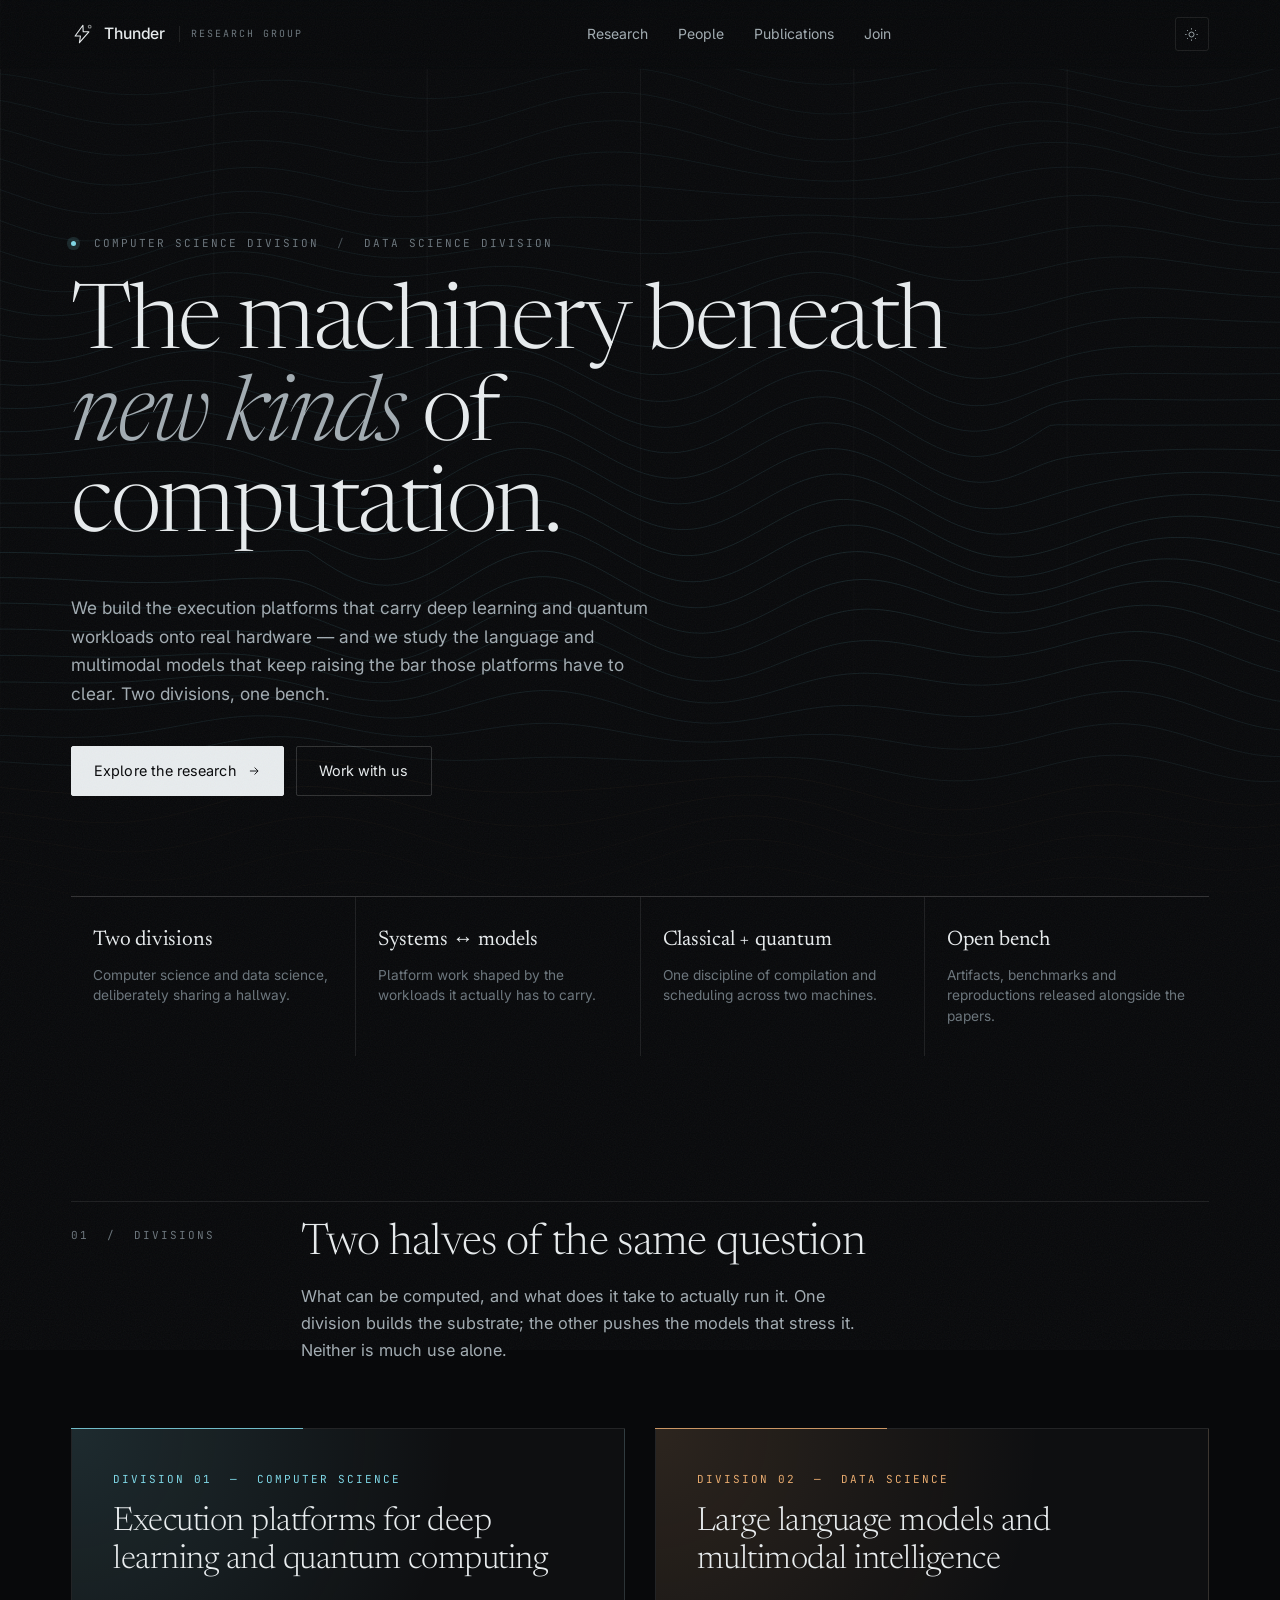
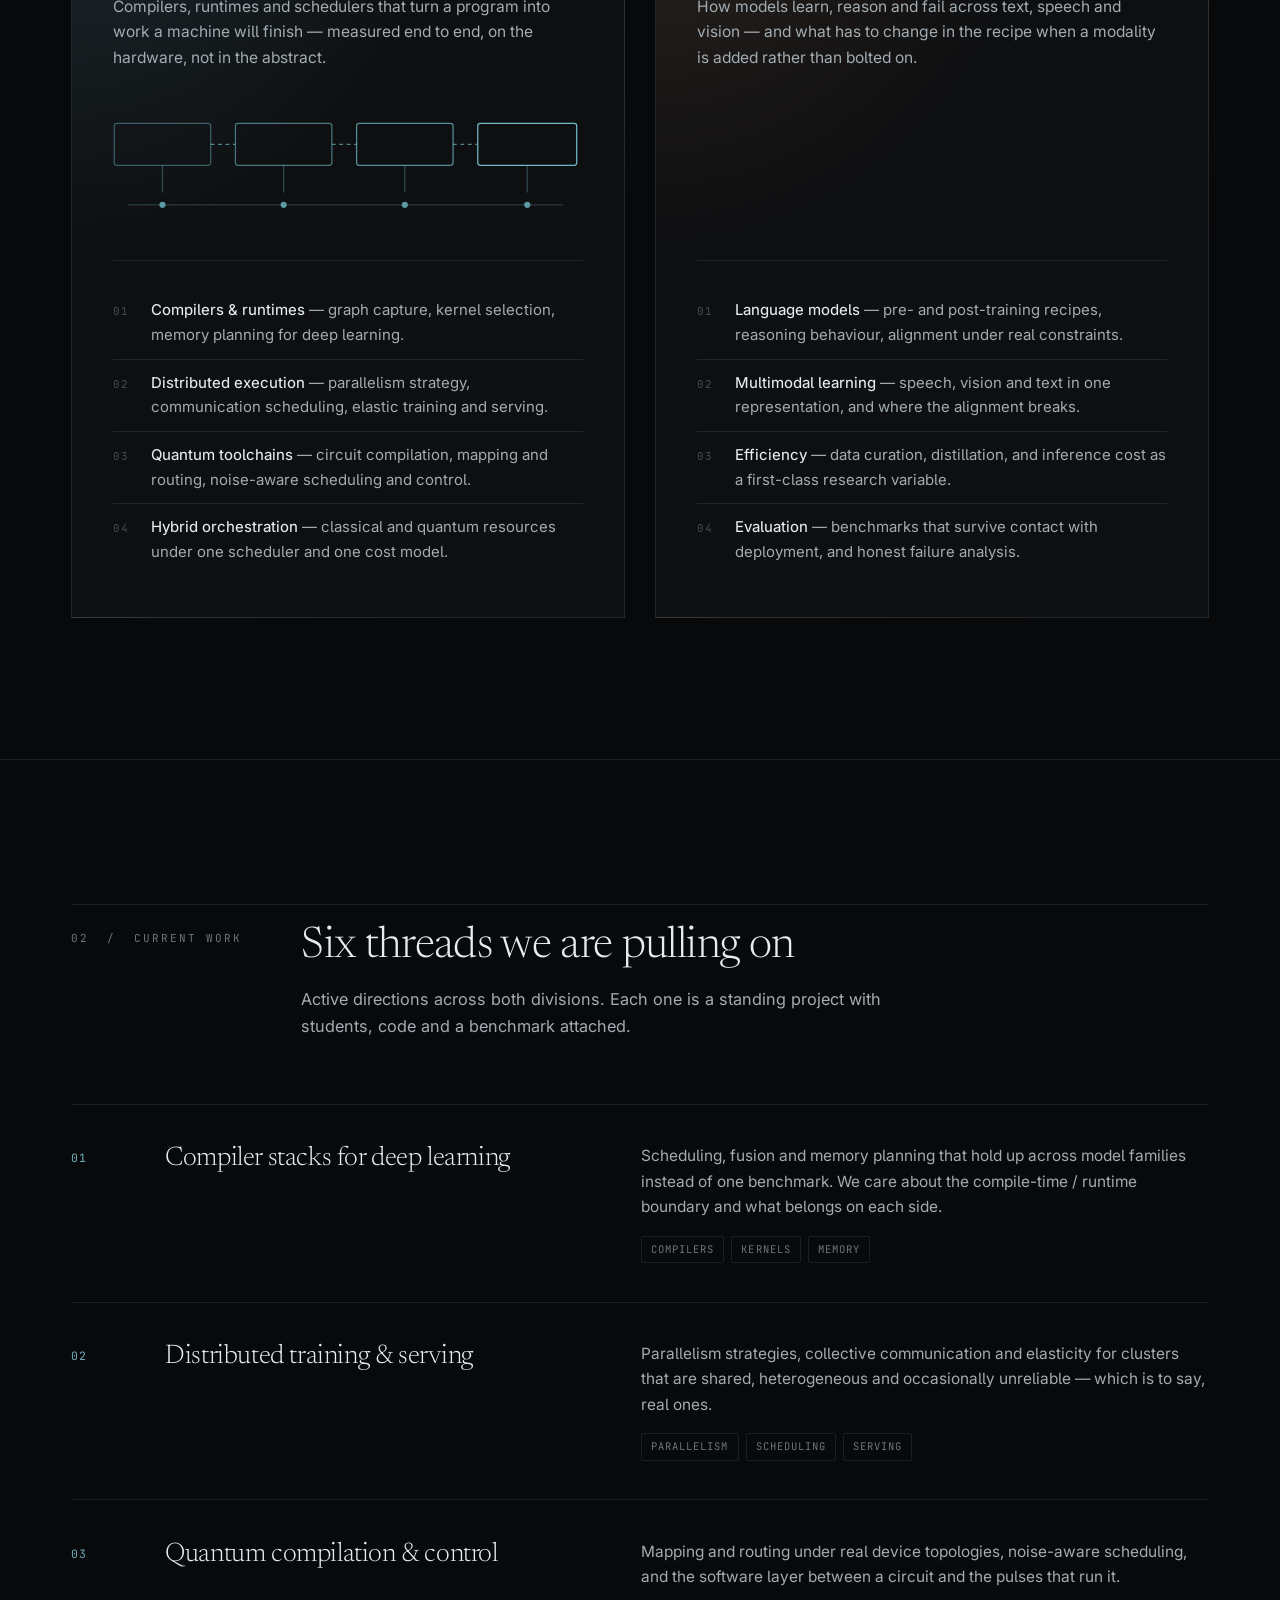
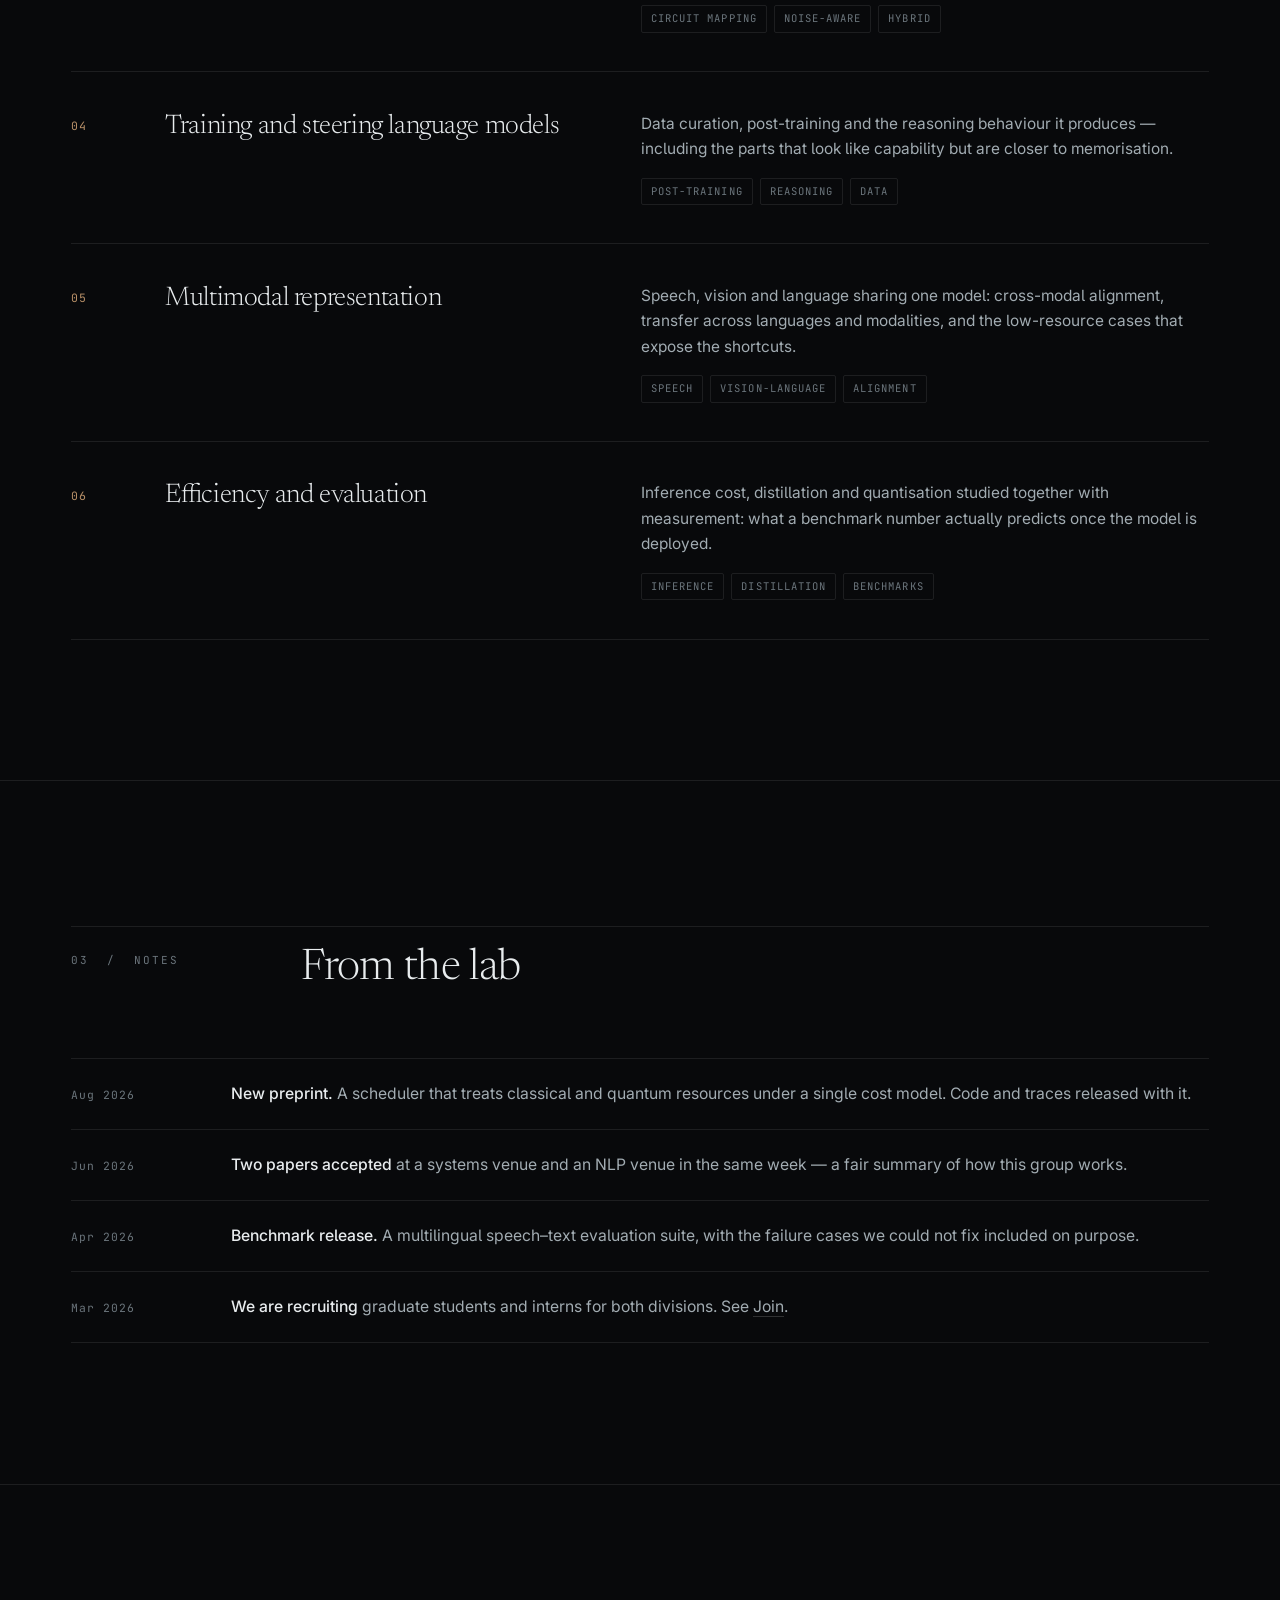
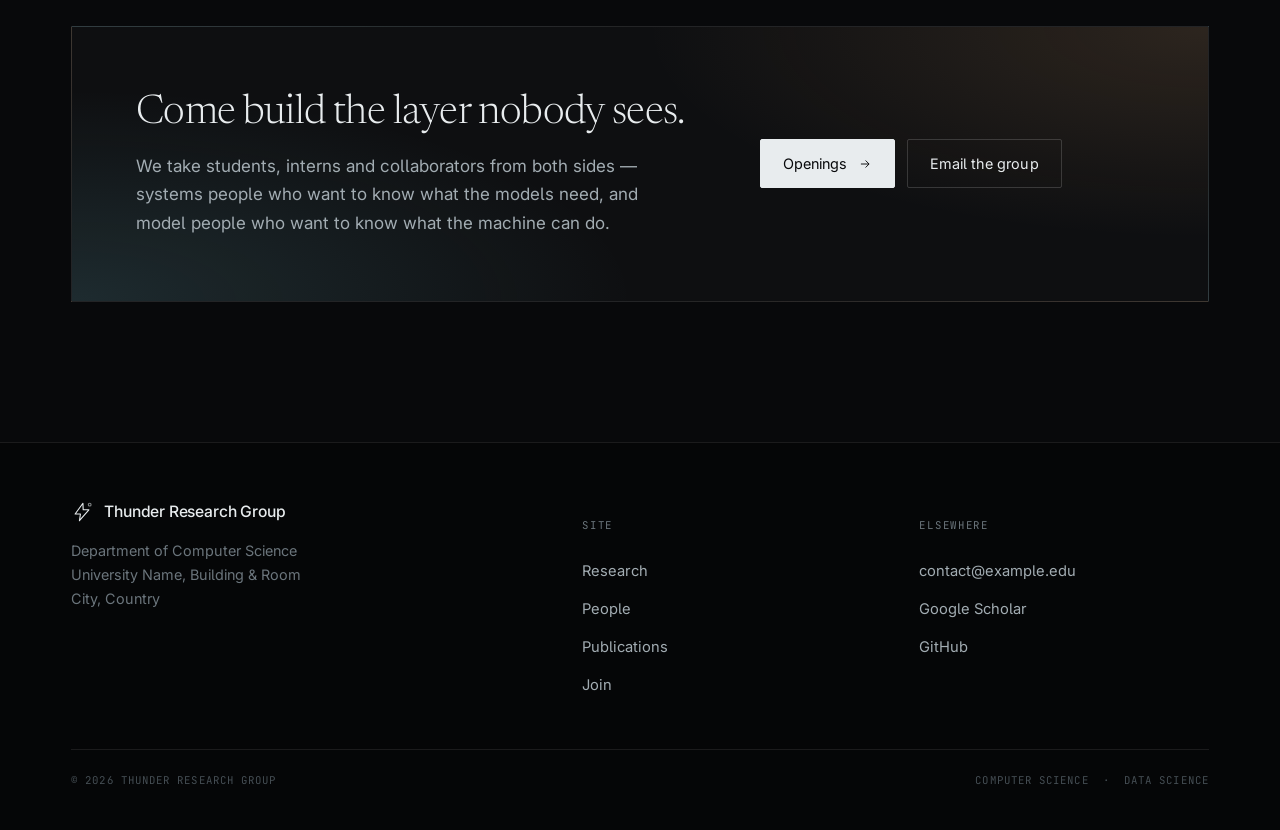
==== index.html @ 25c976d6 "initial commit" ====
<!DOCTYPE html>
<html lang="en" data-theme="dark">
<head>
<meta charset="utf-8">
<meta name="viewport" content="width=device-width, initial-scale=1">
<title>Thunder Research Group — Execution Platforms &amp; Multimodal Intelligence</title>
<meta name="description" content="Thunder Research Group builds execution platforms for deep learning and quantum computing, and studies large language and multimodal models.">
<link rel="preconnect" href="https://fonts.googleapis.com">
<link rel="preconnect" href="https://fonts.gstatic.com" crossorigin>
<link href="https://fonts.googleapis.com/css2?family=Inter:wght@400;450;500&family=JetBrains+Mono:wght@400&family=Newsreader:ital,opsz,wght@0,6..72,300;0,6..72,400;1,6..72,300&display=swap" rel="stylesheet">
<link rel="stylesheet" href="assets/css/style.css">
<link rel="icon" href="data:image/svg+xml,%3Csvg xmlns='http://www.w3.org/2000/svg' viewBox='0 0 24 24'%3E%3Cpath d='M13 2 4 14h6l-1 8 9-12h-6z' fill='%237fd7e6'/%3E%3C/svg%3E">
</head>
<body>

<!-- ================= Header ================= -->
<header class="header">
  <div class="wrap header-in">
    <a class="brand" href="index.html" aria-label="Thunder Research Group — home">
      <svg class="mark" viewBox="0 0 24 24" fill="none" aria-hidden="true">
        <path d="M13 2.5 4.5 14.2h5.8L9.2 21.5 19.5 9.6h-6.2z" stroke="currentColor" stroke-width="1.1" stroke-linejoin="round"/>
        <circle cx="20.4" cy="4" r="1.5" fill="none" stroke="currentColor" stroke-width="1.1" opacity=".55"/>
      </svg>
      <b>Thunder</b>
      <span>Research Group</span>
    </a>

    <nav class="nav" id="nav">
      <a href="research.html">Research</a>
      <a href="people.html">People</a>
      <a href="publications.html">Publications</a>
      <a href="join.html">Join</a>
    </nav>

    <div class="hdr-tools">
      <button class="icon-btn" data-theme-toggle aria-label="Switch colour theme">
        <svg class="icon-sun" viewBox="0 0 24 24" fill="none" stroke="currentColor" stroke-width="1.5" aria-hidden="true"><circle cx="12" cy="12" r="4"/><path d="M12 2v2M12 20v2M4.9 4.9l1.4 1.4M17.7 17.7l1.4 1.4M2 12h2M20 12h2M4.9 19.1l1.4-1.4M17.7 6.3l1.4-1.4"/></svg>
        <svg class="icon-moon" viewBox="0 0 24 24" fill="none" stroke="currentColor" stroke-width="1.5" aria-hidden="true"><path d="M20 14.5A8.5 8.5 0 0 1 9.5 4a8.5 8.5 0 1 0 10.5 10.5z"/></svg>
      </button>
      <button class="icon-btn menu-btn" data-menu aria-expanded="false" aria-controls="nav" aria-label="Menu">
        <svg viewBox="0 0 24 24" fill="none" stroke="currentColor" stroke-width="1.5" aria-hidden="true"><path d="M4 7h16M4 12h16M4 17h16"/></svg>
      </button>
    </div>
  </div>
</header>

<main>

<!-- ================= Hero ================= -->
<section class="hero">
  <div class="hero-grid" aria-hidden="true"></div>
  <canvas class="hero-canvas" aria-hidden="true"></canvas>

  <div class="wrap hero-in">
    <div class="hero-meta">
      <span class="dot" aria-hidden="true"></span>
      <span class="eyebrow">Computer Science Division</span>
      <span class="eyebrow" style="color:var(--ink-4)">/</span>
      <span class="eyebrow">Data Science Division</span>
    </div>

    <h1 class="display">The machinery beneath <em>new kinds</em> of computation.</h1>

    <p class="hero-lede">
      We build the execution platforms that carry deep learning and quantum workloads onto
      real hardware — and we study the language and multimodal models that keep raising the bar
      those platforms have to clear. Two divisions, one bench.
    </p>

    <div class="hero-cta">
      <a class="btn btn-primary" href="research.html">
        Explore the research
        <svg viewBox="0 0 24 24" fill="none" stroke="currentColor" stroke-width="1.6" aria-hidden="true"><path d="M5 12h14M13 6l6 6-6 6"/></svg>
      </a>
      <a class="btn btn-ghost" href="join.html">Work with us</a>
    </div>
  </div>

  <div class="wrap">
    <div class="hero-strip">
      <div class="strip-cell"><b>Two divisions</b><p>Computer science and data science, deliberately sharing a hallway.</p></div>
      <div class="strip-cell"><b>Systems &#8596; models</b><p>Platform work shaped by the workloads it actually has to carry.</p></div>
      <div class="strip-cell"><b>Classical + quantum</b><p>One discipline of compilation and scheduling across two machines.</p></div>
      <div class="strip-cell"><b>Open bench</b><p>Artifacts, benchmarks and reproductions released alongside the papers.</p></div>
    </div>
  </div>
</section>

<!-- ================= Divisions ================= -->
<section class="section" id="divisions">
  <div class="wrap">
    <div class="sec-head" data-reveal>
      <div class="rule" aria-hidden="true"></div>
      <div class="eyebrow">01 &nbsp;/&nbsp; Divisions</div>
      <div>
        <h2 class="sec-title">Two halves of the same question</h2>
        <p class="sec-lede" style="margin-top:14px">
          What can be computed, and what does it take to actually run it. One division builds
          the substrate; the other pushes the models that stress it. Neither is much use alone.
        </p>
      </div>
    </div>

    <div class="divisions">

      <!-- CS -->
      <article class="division cs" data-reveal>
        <div class="division-idx">DIVISION 01 &nbsp;— &nbsp;COMPUTER SCIENCE</div>
        <h3>Execution platforms for deep learning and quantum computing</h3>
        <p class="desc">
          Compilers, runtimes and schedulers that turn a program into work a machine will
          finish — measured end to end, on the hardware, not in the abstract.
        </p>

        <div class="figure" aria-hidden="true">
          <svg viewBox="0 0 380 108" fill="none" stroke="var(--cs)" stroke-width="1">
            <g opacity=".85">
              <rect x="1" y="18" width="78" height="34" rx="2" opacity=".45"/>
              <rect x="99" y="18" width="78" height="34" rx="2" opacity=".6"/>
              <rect x="197" y="18" width="78" height="34" rx="2" opacity=".75"/>
              <rect x="295" y="18" width="80" height="34" rx="2"/>
              <path d="M79 35h20M177 35h20M275 35h20" stroke-dasharray="3 3" opacity=".7"/>
              <path d="M40 52v22M138 52v22M236 52v22M335 52v22" opacity=".35"/>
              <path d="M12 84h352" opacity=".25"/>
              <circle cx="40" cy="84" r="2.5" fill="var(--cs)" stroke="none" opacity=".8"/>
              <circle cx="138" cy="84" r="2.5" fill="var(--cs)" stroke="none" opacity=".8"/>
              <circle cx="236" cy="84" r="2.5" fill="var(--cs)" stroke="none" opacity=".8"/>
              <circle cx="335" cy="84" r="2.5" fill="var(--cs)" stroke="none" opacity=".8"/>
            </g>
          </svg>
        </div>

        <ul>
          <li><i>01</i><span><b>Compilers &amp; runtimes</b> — graph capture, kernel selection, memory planning for deep learning.</span></li>
          <li><i>02</i><span><b>Distributed execution</b> — parallelism strategy, communication scheduling, elastic training and serving.</span></li>
          <li><i>03</i><span><b>Quantum toolchains</b> — circuit compilation, mapping and routing, noise-aware scheduling and control.</span></li>
          <li><i>04</i><span><b>Hybrid orchestration</b> — classical and quantum resources under one scheduler and one cost model.</span></li>
        </ul>
      </article>

      <!-- DS -->
      <article class="division ds" data-reveal style="--d:110ms">
        <div class="division-idx">DIVISION 02 &nbsp;— &nbsp;DATA SCIENCE</div>
        <h3>Large language models and multimodal intelligence</h3>
        <p class="desc">
          How models learn, reason and fail across text, speech and vision — and what has to
          change in the recipe when a modality is added rather than bolted on.
        </p>

        <div class="figure" aria-hidden="true">
          <svg viewBox="0 0 380 108" fill="none" stroke="var(--ds)" stroke-width="1">
            <g opacity=".85">
              <circle cx="128" cy="54" r="40" opacity=".55"/>
              <circle cx="190" cy="54" r="40" opacity=".75"/>
              <circle cx="252" cy="54" r="40" opacity=".55"/>
              <path d="M190 14v80" opacity=".2"/>
              <path d="M8 54h60M312 54h60" stroke-dasharray="3 3" opacity=".45"/>
              <circle cx="190" cy="54" r="3" fill="var(--ds)" stroke="none"/>
              <circle cx="159" cy="54" r="1.6" fill="var(--ds)" stroke="none" opacity=".7"/>
              <circle cx="221" cy="54" r="1.6" fill="var(--ds)" stroke="none" opacity=".7"/>
            </g>
          </svg>
        </div>

        <ul>
          <li><i>01</i><span><b>Language models</b> — pre- and post-training recipes, reasoning behaviour, alignment under real constraints.</span></li>
          <li><i>02</i><span><b>Multimodal learning</b> — speech, vision and text in one representation, and where the alignment breaks.</span></li>
          <li><i>03</i><span><b>Efficiency</b> — data curation, distillation, and inference cost as a first-class research variable.</span></li>
          <li><i>04</i><span><b>Evaluation</b> — benchmarks that survive contact with deployment, and honest failure analysis.</span></li>
        </ul>
      </article>

    </div>
  </div>
</section>

<!-- ================= Research index ================= -->
<section class="section" id="research">
  <div class="wrap">
    <div class="sec-head" data-reveal>
      <div class="rule" aria-hidden="true"></div>
      <div class="eyebrow">02 &nbsp;/&nbsp; Current work</div>
      <div>
        <h2 class="sec-title">Six threads we are pulling on</h2>
        <p class="sec-lede" style="margin-top:14px">
          Active directions across both divisions. Each one is a standing project with
          students, code and a benchmark attached.
        </p>
      </div>
    </div>

    <div class="areas">
      <article class="area cs" data-reveal>
        <div class="n">01</div>
        <h3>Compiler stacks for deep learning</h3>
        <div class="body">
          <p>Scheduling, fusion and memory planning that hold up across model families instead of
          one benchmark. We care about the compile-time / runtime boundary and what belongs on each side.</p>
          <div class="tags"><span class="tag">Compilers</span><span class="tag">Kernels</span><span class="tag">Memory</span></div>
        </div>
      </article>

      <article class="area cs" data-reveal>
        <div class="n">02</div>
        <h3>Distributed training &amp; serving</h3>
        <div class="body">
          <p>Parallelism strategies, collective communication and elasticity for clusters that are
          shared, heterogeneous and occasionally unreliable — which is to say, real ones.</p>
          <div class="tags"><span class="tag">Parallelism</span><span class="tag">Scheduling</span><span class="tag">Serving</span></div>
        </div>
      </article>

      <article class="area cs" data-reveal>
        <div class="n">03</div>
        <h3>Quantum compilation &amp; control</h3>
        <div class="body">
          <p>Mapping and routing under real device topologies, noise-aware scheduling, and the
          software layer between a circuit and the pulses that run it.</p>
          <div class="tags"><span class="tag">Circuit mapping</span><span class="tag">Noise-aware</span><span class="tag">Hybrid</span></div>
        </div>
      </article>

      <article class="area ds" data-reveal>
        <div class="n">04</div>
        <h3>Training and steering language models</h3>
        <div class="body">
          <p>Data curation, post-training and the reasoning behaviour it produces — including the
          parts that look like capability but are closer to memorisation.</p>
          <div class="tags"><span class="tag">Post-training</span><span class="tag">Reasoning</span><span class="tag">Data</span></div>
        </div>
      </article>

      <article class="area ds" data-reveal>
        <div class="n">05</div>
        <h3>Multimodal representation</h3>
        <div class="body">
          <p>Speech, vision and language sharing one model: cross-modal alignment, transfer across
          languages and modalities, and the low-resource cases that expose the shortcuts.</p>
          <div class="tags"><span class="tag">Speech</span><span class="tag">Vision-language</span><span class="tag">Alignment</span></div>
        </div>
      </article>

      <article class="area ds" data-reveal>
        <div class="n">06</div>
        <h3>Efficiency and evaluation</h3>
        <div class="body">
          <p>Inference cost, distillation and quantisation studied together with measurement:
          what a benchmark number actually predicts once the model is deployed.</p>
          <div class="tags"><span class="tag">Inference</span><span class="tag">Distillation</span><span class="tag">Benchmarks</span></div>
        </div>
      </article>
    </div>
  </div>
</section>

<!-- ================= News ================= -->
<!-- PLACEHOLDER CONTENT: replace these entries with the group's real news. -->
<section class="section" id="news">
  <div class="wrap">
    <div class="sec-head" data-reveal>
      <div class="rule" aria-hidden="true"></div>
      <div class="eyebrow">03 &nbsp;/&nbsp; Notes</div>
      <div>
        <h2 class="sec-title">From the lab</h2>
      </div>
    </div>

    <div class="news">
      <div class="news-item" data-reveal><time datetime="2026-08">Aug 2026</time><p><b>New preprint.</b> A scheduler that treats classical and quantum resources under a single cost model. Code and traces released with it.</p></div>
      <div class="news-item" data-reveal><time datetime="2026-06">Jun 2026</time><p><b>Two papers accepted</b> at a systems venue and an NLP venue in the same week — a fair summary of how this group works.</p></div>
      <div class="news-item" data-reveal><time datetime="2026-04">Apr 2026</time><p><b>Benchmark release.</b> A multilingual speech–text evaluation suite, with the failure cases we could not fix included on purpose.</p></div>
      <div class="news-item" data-reveal><time datetime="2026-03">Mar 2026</time><p><b>We are recruiting</b> graduate students and interns for both divisions. See <a href="join.html" style="border-bottom:1px solid var(--line-2)">Join</a>.</p></div>
    </div>
  </div>
</section>

<!-- ================= CTA ================= -->
<section class="section">
  <div class="wrap">
    <div class="cta" data-reveal>
      <div>
        <h2>Come build the layer nobody sees.</h2>
        <p>
          We take students, interns and collaborators from both sides — systems people who want
          to know what the models need, and model people who want to know what the machine can do.
        </p>
      </div>
      <div style="display:flex;flex-wrap:wrap;gap:12px">
        <a class="btn btn-primary" href="join.html">
          Openings
          <svg viewBox="0 0 24 24" fill="none" stroke="currentColor" stroke-width="1.6" aria-hidden="true"><path d="M5 12h14M13 6l6 6-6 6"/></svg>
        </a>
        <a class="btn btn-ghost" href="mailto:contact@example.edu">Email the group</a>
      </div>
    </div>
  </div>
</section>

</main>

<!-- ================= Footer ================= -->
<footer class="footer">
  <div class="wrap">
    <div class="footer-grid">
      <div>
        <a class="brand" href="index.html">
          <svg class="mark" viewBox="0 0 24 24" fill="none" aria-hidden="true">
            <path d="M13 2.5 4.5 14.2h5.8L9.2 21.5 19.5 9.6h-6.2z" stroke="currentColor" stroke-width="1.1" stroke-linejoin="round"/>
            <circle cx="20.4" cy="4" r="1.5" fill="none" stroke="currentColor" stroke-width="1.1" opacity=".55"/>
          </svg>
          <b>Thunder Research Group</b>
        </a>
        <p class="addr">
          Department of Computer Science<br>
          University Name, Building &amp; Room<br>
          City, Country
        </p>
      </div>
      <div>
        <h5>Site</h5>
        <ul>
          <li><a href="research.html">Research</a></li>
          <li><a href="people.html">People</a></li>
          <li><a href="publications.html">Publications</a></li>
          <li><a href="join.html">Join</a></li>
        </ul>
      </div>
      <div>
        <h5>Elsewhere</h5>
        <ul>
          <li><a href="mailto:contact@example.edu">contact@example.edu</a></li>
          <li><a href="#">Google Scholar</a></li>
          <li><a href="#">GitHub</a></li>
        </ul>
      </div>
    </div>
    <div class="footer-base">
      <span>&copy; <span data-year>2026</span> Thunder Research Group</span>
      <span>Computer Science &nbsp;·&nbsp; Data Science</span>
    </div>
  </div>
</footer>

<script src="assets/js/main.js"></script>
</body>
</html>
---- assets/css/style.css ----
/* ============================================================
   Thunder Research Group — design system
   Dark-first, dual-accent (CS: ice / DS: ember), editorial grid
   ============================================================ */

/* ---------- Tokens ---------- */
:root {
  /* surface */
  --bg:        #08090b;
  --bg-elev:   #0c0e11;
  --bg-sunken: #050607;
  --panel:     rgba(255,255,255,.022);
  --panel-2:   rgba(255,255,255,.045);
  --line:      rgba(255,255,255,.085);
  --line-2:    rgba(255,255,255,.16);

  /* ink */
  --ink:    #e8ecee;
  --ink-2:  #a2acb2;
  --ink-3:  #6b757c;
  --ink-4:  #454e54;

  /* division accents */
  --cs:      #7fd7e6;   /* computer science — execution platforms, quantum */
  --cs-dim:  rgba(127,215,230,.14);
  --ds:      #e8ab6f;   /* data science — language, multimodal */
  --ds-dim:  rgba(232,171,111,.14);
  --accent:  var(--cs);

  /* type */
  --serif: "Newsreader", "Iowan Old Style", "Palatino Linotype", Georgia, serif;
  --sans:  "Inter", -apple-system, BlinkMacSystemFont, "Segoe UI", Helvetica, Arial, sans-serif;
  --mono:  "JetBrains Mono", ui-monospace, SFMono-Regular, "SF Mono", Menlo, monospace;

  /* metrics */
  --page:  1240px;
  --gut:   clamp(20px, 4vw, 56px);
  --rule:  1px;
  --ease:  cubic-bezier(.22,.61,.36,1);
  --grain-opacity: .05;
}

[data-theme="light"] {
  --bg:        #f5f4f1;
  --bg-elev:   #fbfaf8;
  --bg-sunken: #ecebe6;
  --panel:     rgba(20,24,28,.025);
  --panel-2:   rgba(20,24,28,.05);
  --line:      rgba(20,24,28,.13);
  --line-2:    rgba(20,24,28,.28);

  --ink:    #15191c;
  --ink-2:  #4d565c;
  --ink-3:  #78828a;
  --ink-4:  #a8b1b7;

  --cs:      #0e7f93;
  --cs-dim:  rgba(14,127,147,.1);
  --ds:      #a2622a;
  --ds-dim:  rgba(162,98,42,.1);
  --grain-opacity: .035;
}

/* ---------- Reset ---------- */
*, *::before, *::after { box-sizing: border-box; }
html { -webkit-text-size-adjust: 100%; scroll-behavior: smooth; }
body {
  margin: 0;
  background: var(--bg);
  color: var(--ink);
  font-family: var(--sans);
  font-size: 17px;
  line-height: 1.65;
  font-feature-settings: "kern" 1, "liga" 1, "cv05" 1;
  -webkit-font-smoothing: antialiased;
  text-rendering: optimizeLegibility;
  overflow-x: hidden;
  transition: background .5s var(--ease), color .5s var(--ease);
}
img, svg, canvas { display: block; max-width: 100%; }
a { color: inherit; text-decoration: none; }
h1,h2,h3,h4 { margin: 0; font-weight: 400; }
p { margin: 0; }
ul { margin: 0; padding: 0; list-style: none; }
button { font: inherit; color: inherit; background: none; border: 0; cursor: pointer; }
::selection { background: var(--cs); color: var(--bg); }

/* film grain — keeps the surface from looking machine-flat */
body::after {
  content: "";
  position: fixed; inset: -50%;
  pointer-events: none; z-index: 999;
  opacity: var(--grain-opacity);
  background-image: url("data:image/svg+xml,%3Csvg xmlns='http://www.w3.org/2000/svg' width='240' height='240'%3E%3Cfilter id='n'%3E%3CfeTurbulence type='fractalNoise' baseFrequency='.85' numOctaves='3'/%3E%3C/filter%3E%3Crect width='100%25' height='100%25' filter='url(%23n)'/%3E%3C/svg%3E");
}

/* ---------- Layout primitives ---------- */
.wrap { width: 100%; max-width: var(--page); margin-inline: auto; padding-inline: var(--gut); }
.section { padding-block: clamp(72px, 11vw, 148px); position: relative; }
.section + .section { border-top: var(--rule) solid var(--line); }

.eyebrow {
  font-family: var(--mono);
  font-size: .69rem;
  letter-spacing: .18em;
  text-transform: uppercase;
  color: var(--ink-3);
}

.sec-head {
  display: grid;
  grid-template-columns: minmax(0, 1fr);
  gap: 18px;
  margin-bottom: clamp(38px, 5vw, 64px);
}
.sec-head .rule {
  height: var(--rule);
  background: var(--line);
  margin-top: 4px;
}
.sec-title {
  font-family: var(--serif);
  font-weight: 300;
  font-size: clamp(1.9rem, 3.4vw, 2.9rem);
  line-height: 1.12;
  letter-spacing: -.015em;
}
.sec-lede {
  max-width: 58ch;
  color: var(--ink-2);
  font-size: 1.02rem;
}
@media (min-width: 900px) {
  .sec-head { grid-template-columns: 190px minmax(0, 1fr); column-gap: 40px; align-items: start; }
  .sec-head .eyebrow { padding-top: .55em; }
  .sec-head .rule { grid-column: 1 / -1; order: -1; }
}

/* ---------- Header ---------- */
.header {
  position: fixed; inset: 0 0 auto 0; z-index: 100;
  backdrop-filter: blur(14px) saturate(1.2);
  -webkit-backdrop-filter: blur(14px) saturate(1.2);
  background: color-mix(in srgb, var(--bg) 72%, transparent);
  border-bottom: var(--rule) solid transparent;
  transition: border-color .35s var(--ease), background .35s var(--ease);
}
.header.is-stuck { border-bottom-color: var(--line); }
.header-in {
  height: 68px;
  display: flex; align-items: center; justify-content: space-between; gap: 24px;
}
.brand { display: flex; align-items: center; gap: 11px; letter-spacing: -.01em; }
.brand .mark { width: 22px; height: 22px; flex: none; overflow: visible; }
.brand .mark path, .brand .mark circle { vector-effect: non-scaling-stroke; }
.brand b { font-weight: 500; font-size: .98rem; }
.brand span {
  font-family: var(--mono); font-size: .62rem; letter-spacing: .2em;
  text-transform: uppercase; color: var(--ink-3);
  padding-left: 11px; margin-left: 3px; border-left: var(--rule) solid var(--line);
}
@media (max-width: 620px) { .brand span { display: none; } }

.nav { display: flex; align-items: center; gap: 4px; }
.nav a {
  position: relative;
  padding: 7px 13px;
  font-size: .875rem;
  color: var(--ink-2);
  border-radius: 3px;
  transition: color .25s var(--ease);
}
.nav a::after {
  content: ""; position: absolute; left: 13px; right: 13px; bottom: 2px;
  height: var(--rule); background: currentColor;
  transform: scaleX(0); transform-origin: left; opacity: .5;
  transition: transform .35s var(--ease);
}
.nav a:hover { color: var(--ink); }
.nav a:hover::after { transform: scaleX(1); }
.nav a[aria-current="page"] { color: var(--ink); }
.nav a[aria-current="page"]::after { transform: scaleX(1); opacity: 1; background: var(--cs); }

.hdr-tools { display: flex; align-items: center; gap: 8px; }
.icon-btn {
  width: 34px; height: 34px; display: grid; place-items: center;
  border: var(--rule) solid var(--line); border-radius: 3px;
  color: var(--ink-2);
  transition: border-color .25s var(--ease), color .25s var(--ease), background .25s var(--ease);
}
.icon-btn:hover { color: var(--ink); border-color: var(--line-2); background: var(--panel); }
.icon-btn svg { width: 15px; height: 15px; }
[data-theme="light"] .icon-sun { display: none; }
.icon-moon { display: none; }
[data-theme="light"] .icon-moon { display: block; }

.menu-btn { display: none; }
@media (max-width: 860px) {
  .menu-btn { display: grid; }
  .nav {
    position: fixed; inset: 68px 0 auto 0;
    flex-direction: column; align-items: stretch; gap: 0;
    padding: 10px var(--gut) 26px;
    background: var(--bg-elev);
    border-bottom: var(--rule) solid var(--line);
    transform: translateY(-8px); opacity: 0; pointer-events: none;
    transition: opacity .3s var(--ease), transform .3s var(--ease);
  }
  .nav.open { transform: none; opacity: 1; pointer-events: auto; }
  .nav a { padding: 14px 2px; border-bottom: var(--rule) solid var(--line); font-size: 1.05rem; }
  .nav a::after { display: none; }
}

/* ---------- Hero ---------- */
.hero { position: relative; padding-top: 68px; overflow: hidden; }
.hero-canvas {
  position: absolute; inset: 0; width: 100%; height: 100%;
  z-index: 0; opacity: .95;
  mask-image: linear-gradient(to bottom, #000 0%, #000 52%, transparent 92%);
  -webkit-mask-image: linear-gradient(to bottom, #000 0%, #000 52%, transparent 92%);
}
.hero-grid {
  position: absolute; inset: 0; z-index: 0; pointer-events: none;
  background-image:
    linear-gradient(to right, var(--line) var(--rule), transparent var(--rule));
  background-size: calc(100% / 6) 100%;
  opacity: .55;
  mask-image: linear-gradient(to bottom, #000, transparent 78%);
  -webkit-mask-image: linear-gradient(to bottom, #000, transparent 78%);
}
.hero-in {
  position: relative; z-index: 1;
  min-height: min(92svh, 860px);
  display: flex; flex-direction: column; justify-content: center;
  padding-block: clamp(90px, 13vw, 150px) clamp(48px, 7vw, 84px);
}
.hero-meta {
  display: flex; flex-wrap: wrap; align-items: center; gap: 10px 18px;
  margin-bottom: 30px;
}
.hero-meta .dot { width: 5px; height: 5px; border-radius: 50%; background: var(--cs); box-shadow: 0 0 0 4px var(--cs-dim); }
h1.display {
  font-family: var(--serif);
  font-weight: 300;
  font-size: clamp(2.7rem, 7.4vw, 5.6rem);
  line-height: 1.02;
  letter-spacing: -.028em;
  max-width: 17ch;
}
h1.display em { font-style: italic; color: var(--ink-2); }
.hero-lede {
  margin-top: clamp(26px, 3vw, 38px);
  max-width: 54ch;
  font-size: clamp(1.02rem, 1.35vw, 1.16rem);
  color: var(--ink-2);
}
.hero-cta { margin-top: 38px; display: flex; flex-wrap: wrap; gap: 12px; }

.hero-strip {
  position: relative; z-index: 1;
  border-top: var(--rule) solid var(--line);
  display: grid; gap: var(--rule);
  grid-template-columns: repeat(2, 1fr);
  background: var(--line);
}
@media (min-width: 820px) { .hero-strip { grid-template-columns: repeat(4, 1fr); } }
.strip-cell {
  background: var(--bg);
  padding: 26px 22px 30px;
  display: flex; flex-direction: column; gap: 7px;
  transition: background .35s var(--ease);
}
.strip-cell:hover { background: var(--bg-elev); }
.strip-cell b { font-family: var(--serif); font-size: 1.32rem; font-weight: 400; letter-spacing: -.01em; text-wrap: balance; }
@media (max-width: 560px) { .strip-cell { padding: 22px 16px 24px; } .strip-cell b { font-size: 1.12rem; } }
.strip-cell p { font-size: .855rem; color: var(--ink-3); line-height: 1.5; }

/* ---------- Buttons ---------- */
.btn {
  display: inline-flex; align-items: center; gap: 10px;
  padding: 12px 22px;
  border: var(--rule) solid var(--line-2);
  border-radius: 2px;
  font-size: .9rem; letter-spacing: .005em;
  transition: background .3s var(--ease), color .3s var(--ease), border-color .3s var(--ease), transform .3s var(--ease);
}
.btn svg { width: 14px; height: 14px; transition: transform .35s var(--ease); }
.btn:hover svg { transform: translateX(3px); }
.btn-primary { background: var(--ink); color: var(--bg); border-color: var(--ink); }
.btn-primary:hover { background: transparent; color: var(--ink); border-color: var(--ink); }
.btn-ghost:hover { background: var(--panel); border-color: var(--ink-3); }

/* ---------- Divisions ---------- */
.divisions { display: grid; gap: clamp(20px, 2.4vw, 30px); }
@media (min-width: 900px) { .divisions { grid-template-columns: 1fr 1fr; } }

.division {
  position: relative;
  display: flex; flex-direction: column;
  padding: clamp(28px, 3.2vw, 44px);
  border: var(--rule) solid var(--line);
  background:
    radial-gradient(120% 90% at 0% 0%, var(--tint) 0%, transparent 58%),
    var(--panel);
  transition: border-color .4s var(--ease), transform .4s var(--ease);
}
.division:hover { border-color: color-mix(in srgb, var(--tone) 45%, transparent); }
.division::before {
  content: ""; position: absolute; top: -1px; left: -1px; width: 42%; height: var(--rule);
  background: var(--tone); opacity: .85;
  transition: width .6s var(--ease);
}
.division:hover::before { width: calc(100% + 2px); }
.division.cs { --tone: var(--cs); --tint: var(--cs-dim); }
.division.ds { --tone: var(--ds); --tint: var(--ds-dim); }

.division-idx { font-family: var(--mono); font-size: .69rem; letter-spacing: .18em; color: var(--tone); }
.division h3 {
  font-family: var(--serif); font-weight: 300;
  font-size: clamp(1.65rem, 2.6vw, 2.15rem); line-height: 1.14; letter-spacing: -.015em;
  margin: 16px 0 14px;
}
.division p.desc { color: var(--ink-2); font-size: .975rem; max-width: 46ch; }
.division .figure { margin: 30px 0 26px; }
.division ul { margin-top: auto; padding-top: 26px; border-top: var(--rule) solid var(--line); }
.division li {
  display: flex; align-items: baseline; gap: 14px;
  padding: 11px 0;
  font-size: .935rem;
}
.division li + li { border-top: var(--rule) solid var(--line); }
.division li i {
  font-family: var(--mono); font-style: normal; font-size: .68rem;
  color: var(--ink-4); letter-spacing: .08em; flex: none; width: 2.2em;
}
.division li span { color: var(--ink-2); }
.division li b { font-weight: 450; color: var(--ink); }

/* ---------- Research index (numbered rows) ---------- */
.areas { border-top: var(--rule) solid var(--line); }
.area {
  display: grid; gap: 6px 34px;
  grid-template-columns: minmax(0,1fr);
  padding: clamp(26px, 3vw, 40px) 0;
  border-bottom: var(--rule) solid var(--line);
  position: relative;
  transition: padding-left .5s var(--ease);
}
.area::before {
  content: ""; position: absolute; left: 0; top: 0; bottom: 0; width: 2px;
  background: var(--tone, var(--cs)); transform: scaleY(0); transform-origin: top;
  transition: transform .5s var(--ease);
}
.area:hover::before { transform: scaleY(1); }
@media (min-width: 780px) {
  .area { grid-template-columns: 60px 1.05fr 1.35fr; align-items: start; }
  .area:hover { padding-left: 22px; }
}
.area .n { font-family: var(--mono); font-size: .72rem; color: var(--ink-4); letter-spacing: .1em; padding-top: .45em; }
.area h3 {
  font-family: var(--serif); font-weight: 300; letter-spacing: -.015em;
  font-size: clamp(1.35rem, 2.1vw, 1.75rem); line-height: 1.2;
}
.area .body { color: var(--ink-2); font-size: .965rem; }
.area .tags { display: flex; flex-wrap: wrap; gap: 7px; margin-top: 16px; }
.tag {
  font-family: var(--mono); font-size: .66rem; letter-spacing: .1em; text-transform: uppercase;
  padding: 4px 9px; border: var(--rule) solid var(--line); border-radius: 2px; color: var(--ink-3);
}
.area.cs { --tone: var(--cs); }
.area.ds { --tone: var(--ds); }
.area.cs .n { color: color-mix(in srgb, var(--cs) 70%, var(--ink-4)); }
.area.ds .n { color: color-mix(in srgb, var(--ds) 70%, var(--ink-4)); }

/* ---------- Cards / lists ---------- */
.cards { display: grid; gap: clamp(18px, 2vw, 26px); }
@media (min-width: 760px)  { .cards.c2 { grid-template-columns: repeat(2, 1fr); } }
@media (min-width: 980px)  { .cards.c3 { grid-template-columns: repeat(3, 1fr); } }

.card {
  padding: clamp(22px, 2.4vw, 30px);
  border: var(--rule) solid var(--line);
  background: var(--panel);
  display: flex; flex-direction: column; gap: 12px;
  transition: border-color .35s var(--ease), background .35s var(--ease), transform .35s var(--ease);
}
.card:hover { border-color: var(--line-2); background: var(--panel-2); }
.card h4 { font-size: 1.05rem; font-weight: 500; letter-spacing: -.005em; }
.card p { color: var(--ink-2); font-size: .93rem; }

/* publication rows */
.pubs { border-top: var(--rule) solid var(--line); }
.pub {
  display: grid; gap: 4px 30px;
  grid-template-columns: minmax(0,1fr);
  padding: 24px 0;
  border-bottom: var(--rule) solid var(--line);
}
@media (min-width: 820px) { .pub { grid-template-columns: 92px minmax(0,1fr) 150px; align-items: baseline; } }
.pub .year { font-family: var(--mono); font-size: .72rem; color: var(--ink-3); letter-spacing: .08em; }
.pub .title { font-size: 1.02rem; line-height: 1.45; }
.pub .authors { color: var(--ink-3); font-size: .875rem; margin-top: 5px; }
.pub .authors b { color: var(--ink-2); font-weight: 500; }
.pub .venue {
  font-family: var(--mono); font-size: .7rem; letter-spacing: .1em; text-transform: uppercase;
  color: var(--ink-2);
}
.pub .venue em { font-style: normal; color: var(--cs); }
.pub[data-div="ds"] .venue em { color: var(--ds); }
.pub .links { display: flex; gap: 12px; margin-top: 8px; }
.pub .links a {
  font-family: var(--mono); font-size: .66rem; letter-spacing: .1em; text-transform: uppercase;
  color: var(--ink-3); border-bottom: var(--rule) solid var(--line-2); padding-bottom: 2px;
  transition: color .25s var(--ease), border-color .25s var(--ease);
}
.pub .links a:hover { color: var(--ink); border-color: currentColor; }

/* filter bar */
.filters { display: flex; flex-wrap: wrap; gap: 8px; margin-bottom: 34px; }
.filter {
  font-family: var(--mono); font-size: .68rem; letter-spacing: .12em; text-transform: uppercase;
  padding: 8px 14px; border: var(--rule) solid var(--line); border-radius: 2px; color: var(--ink-3);
  transition: color .25s var(--ease), border-color .25s var(--ease), background .25s var(--ease);
}
.filter:hover { color: var(--ink); border-color: var(--line-2); }
.filter[aria-pressed="true"] { color: var(--bg); background: var(--ink); border-color: var(--ink); }

/* ---------- People ---------- */
/* gridlines come from each cell's ring, so a half-filled row never renders
   as a slab of background the way a gap-coloured container would */
.people { display: grid; gap: var(--rule); padding: var(--rule); }
@media (min-width: 640px) { .people { grid-template-columns: repeat(2, 1fr); } }
@media (min-width: 1000px) { .people { grid-template-columns: repeat(3, 1fr); } }
.person {
  background: var(--bg); padding: 28px 26px 30px;
  box-shadow: 0 0 0 var(--rule) var(--line);
  display: flex; flex-direction: column; gap: 10px;
  transition: background .35s var(--ease);
}
.person:hover { background: var(--bg-elev); }
.person .avatar {
  width: 54px; height: 54px; border-radius: 50%;
  display: grid; place-items: center; margin-bottom: 12px;
  border: var(--rule) solid var(--line-2);
  font-family: var(--serif); font-size: 1.15rem; color: var(--ink-2);
  background: var(--panel);
}
.person.cs .avatar { border-color: color-mix(in srgb, var(--cs) 55%, transparent); color: var(--cs); }
.person.ds .avatar { border-color: color-mix(in srgb, var(--ds) 55%, transparent); color: var(--ds); }
.person h4 { font-size: 1.02rem; font-weight: 500; }
.person .role { font-family: var(--mono); font-size: .67rem; letter-spacing: .13em; text-transform: uppercase; color: var(--ink-3); }
.person p { font-size: .9rem; color: var(--ink-2); }
.person .links { margin-top: auto; padding-top: 16px; display: flex; gap: 14px; }
.person .links a { font-size: .78rem; color: var(--ink-3); border-bottom: var(--rule) solid var(--line); }
.person .links a:hover { color: var(--ink); border-color: var(--line-2); }

/* ---------- News ---------- */
.news { border-top: var(--rule) solid var(--line); }
.news-item {
  display: grid; gap: 4px 30px; grid-template-columns: minmax(0,1fr);
  padding: 22px 0; border-bottom: var(--rule) solid var(--line);
  transition: opacity .3s var(--ease);
}
@media (min-width: 720px) { .news-item { grid-template-columns: 130px minmax(0,1fr); align-items: baseline; } }
.news-item time { font-family: var(--mono); font-size: .71rem; letter-spacing: .08em; color: var(--ink-3); }
.news-item p { font-size: .985rem; color: var(--ink-2); }
.news-item p b { color: var(--ink); font-weight: 500; }

/* ---------- CTA ---------- */
.cta {
  border: var(--rule) solid var(--line);
  padding: clamp(34px, 5vw, 66px);
  background:
    radial-gradient(90% 140% at 100% 0%, var(--ds-dim) 0%, transparent 55%),
    radial-gradient(90% 140% at 0% 100%, var(--cs-dim) 0%, transparent 55%),
    var(--panel);
  display: grid; gap: 26px;
}
@media (min-width: 900px) { .cta { grid-template-columns: 1.2fr .8fr; align-items: center; gap: 48px; } }
.cta h2 {
  font-family: var(--serif); font-weight: 300; letter-spacing: -.02em;
  font-size: clamp(1.8rem, 3.2vw, 2.7rem); line-height: 1.12;
}
.cta p { color: var(--ink-2); margin-top: 16px; max-width: 46ch; }

/* ---------- Footer ---------- */
.footer { border-top: var(--rule) solid var(--line); padding-block: 56px 40px; background: var(--bg-sunken); }
.footer-grid { display: grid; gap: 34px; }
@media (min-width: 800px) { .footer-grid { grid-template-columns: 1.6fr 1fr 1fr; gap: 48px; } }
.footer h5 { font-family: var(--mono); font-size: .67rem; letter-spacing: .16em; text-transform: uppercase; color: var(--ink-3); font-weight: 400; margin-bottom: 16px; }
.footer li { padding: 5px 0; }
.footer li a { font-size: .92rem; color: var(--ink-2); transition: color .25s var(--ease); }
.footer li a:hover { color: var(--ink); }
.footer .addr { color: var(--ink-3); font-size: .9rem; margin-top: 14px; max-width: 34ch; }
.footer-base {
  margin-top: 46px; padding-top: 22px; border-top: var(--rule) solid var(--line);
  display: flex; flex-wrap: wrap; gap: 12px; justify-content: space-between;
  font-family: var(--mono); font-size: .67rem; letter-spacing: .1em; text-transform: uppercase; color: var(--ink-4);
}

/* ---------- Page header (subpages) ---------- */
.page-head { padding-top: calc(68px + clamp(60px, 9vw, 118px)); padding-bottom: clamp(44px, 6vw, 80px); position: relative; }
.page-head h1 {
  font-family: var(--serif); font-weight: 300;
  font-size: clamp(2.3rem, 5.4vw, 4rem); line-height: 1.05; letter-spacing: -.025em;
  margin-top: 20px; max-width: 18ch;
}
.page-head .lede { margin-top: 26px; max-width: 60ch; color: var(--ink-2); font-size: 1.05rem; }

/* ---------- Motion ---------- */
[data-reveal] {
  opacity: 0; transform: translateY(18px);
  transition: opacity .85s var(--ease), transform .85s var(--ease);
  transition-delay: var(--d, 0ms);
}
[data-reveal].in { opacity: 1; transform: none; }

@media (prefers-reduced-motion: reduce) {
  html { scroll-behavior: auto; }
  *, *::before, *::after { animation-duration: .001ms !important; transition-duration: .001ms !important; }
  [data-reveal] { opacity: 1; transform: none; }
}

/* focus */
:focus-visible { outline: 2px solid var(--cs); outline-offset: 3px; border-radius: 2px; }
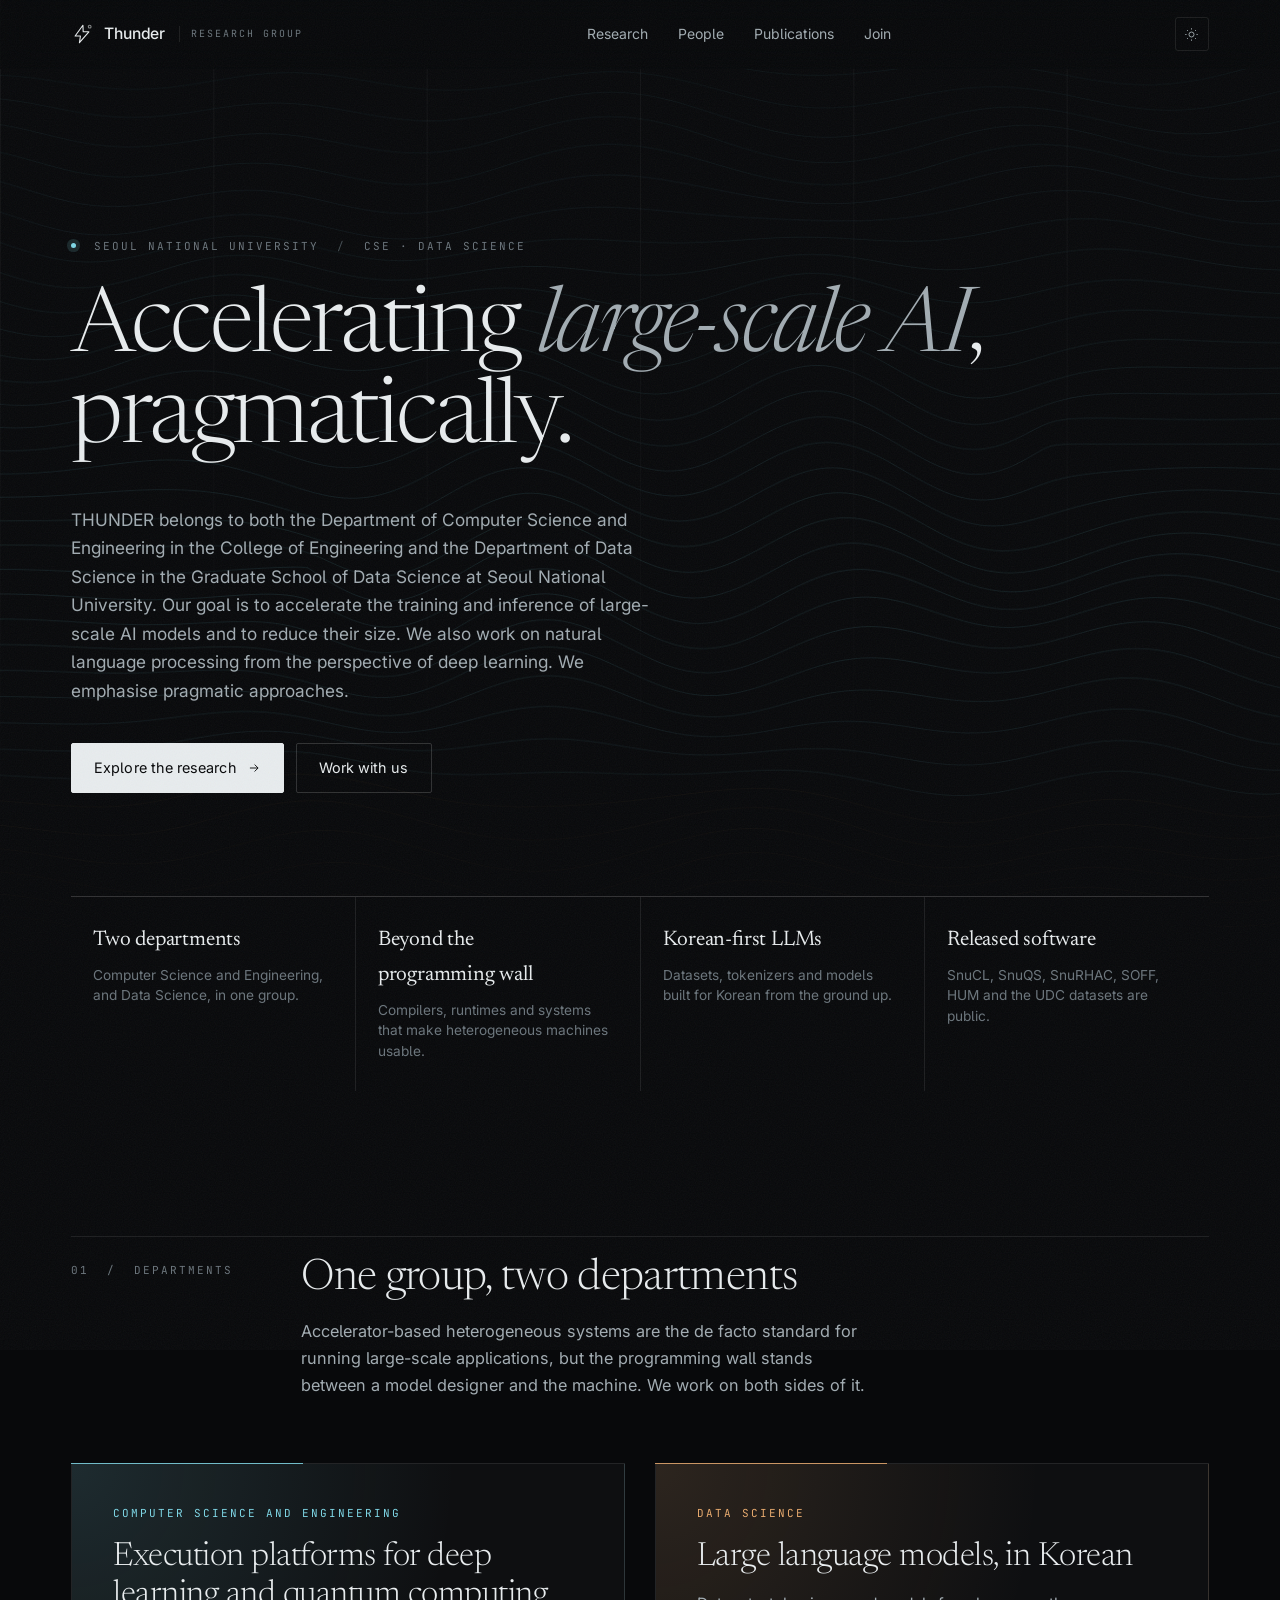
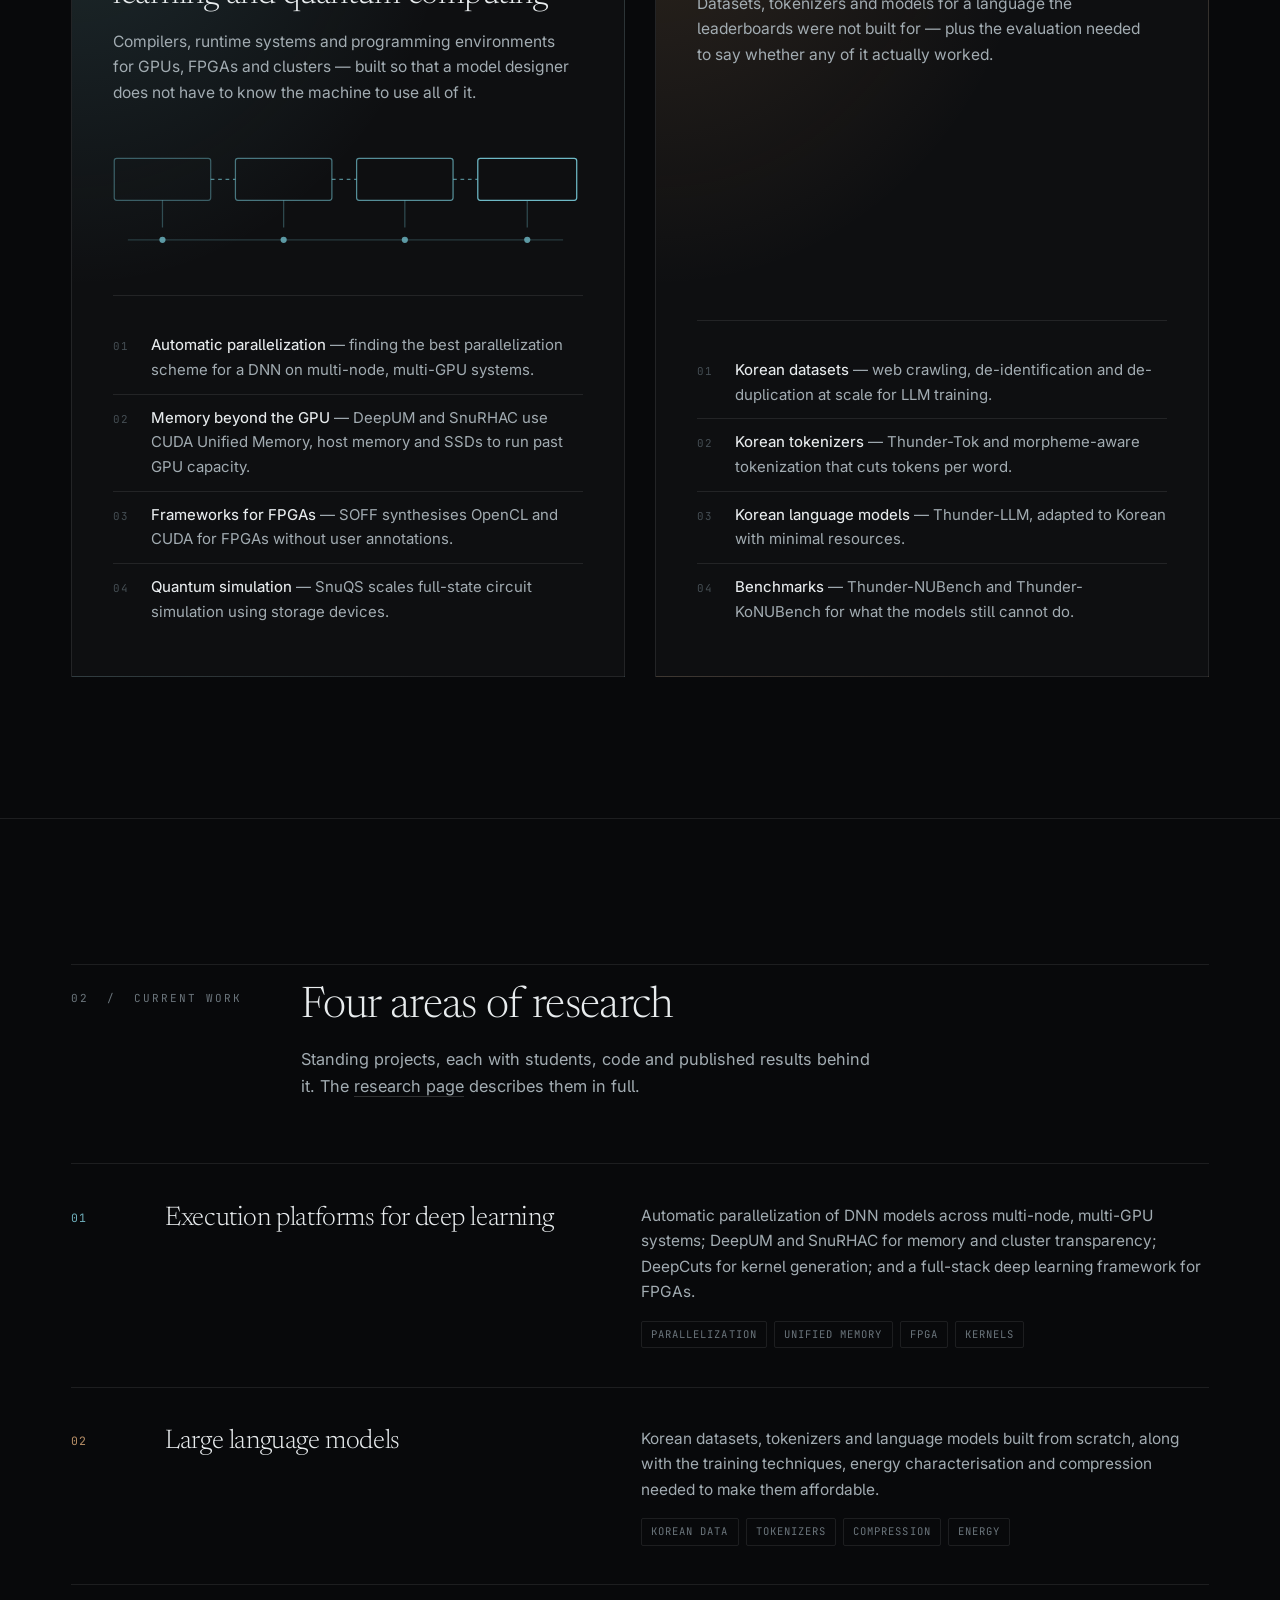
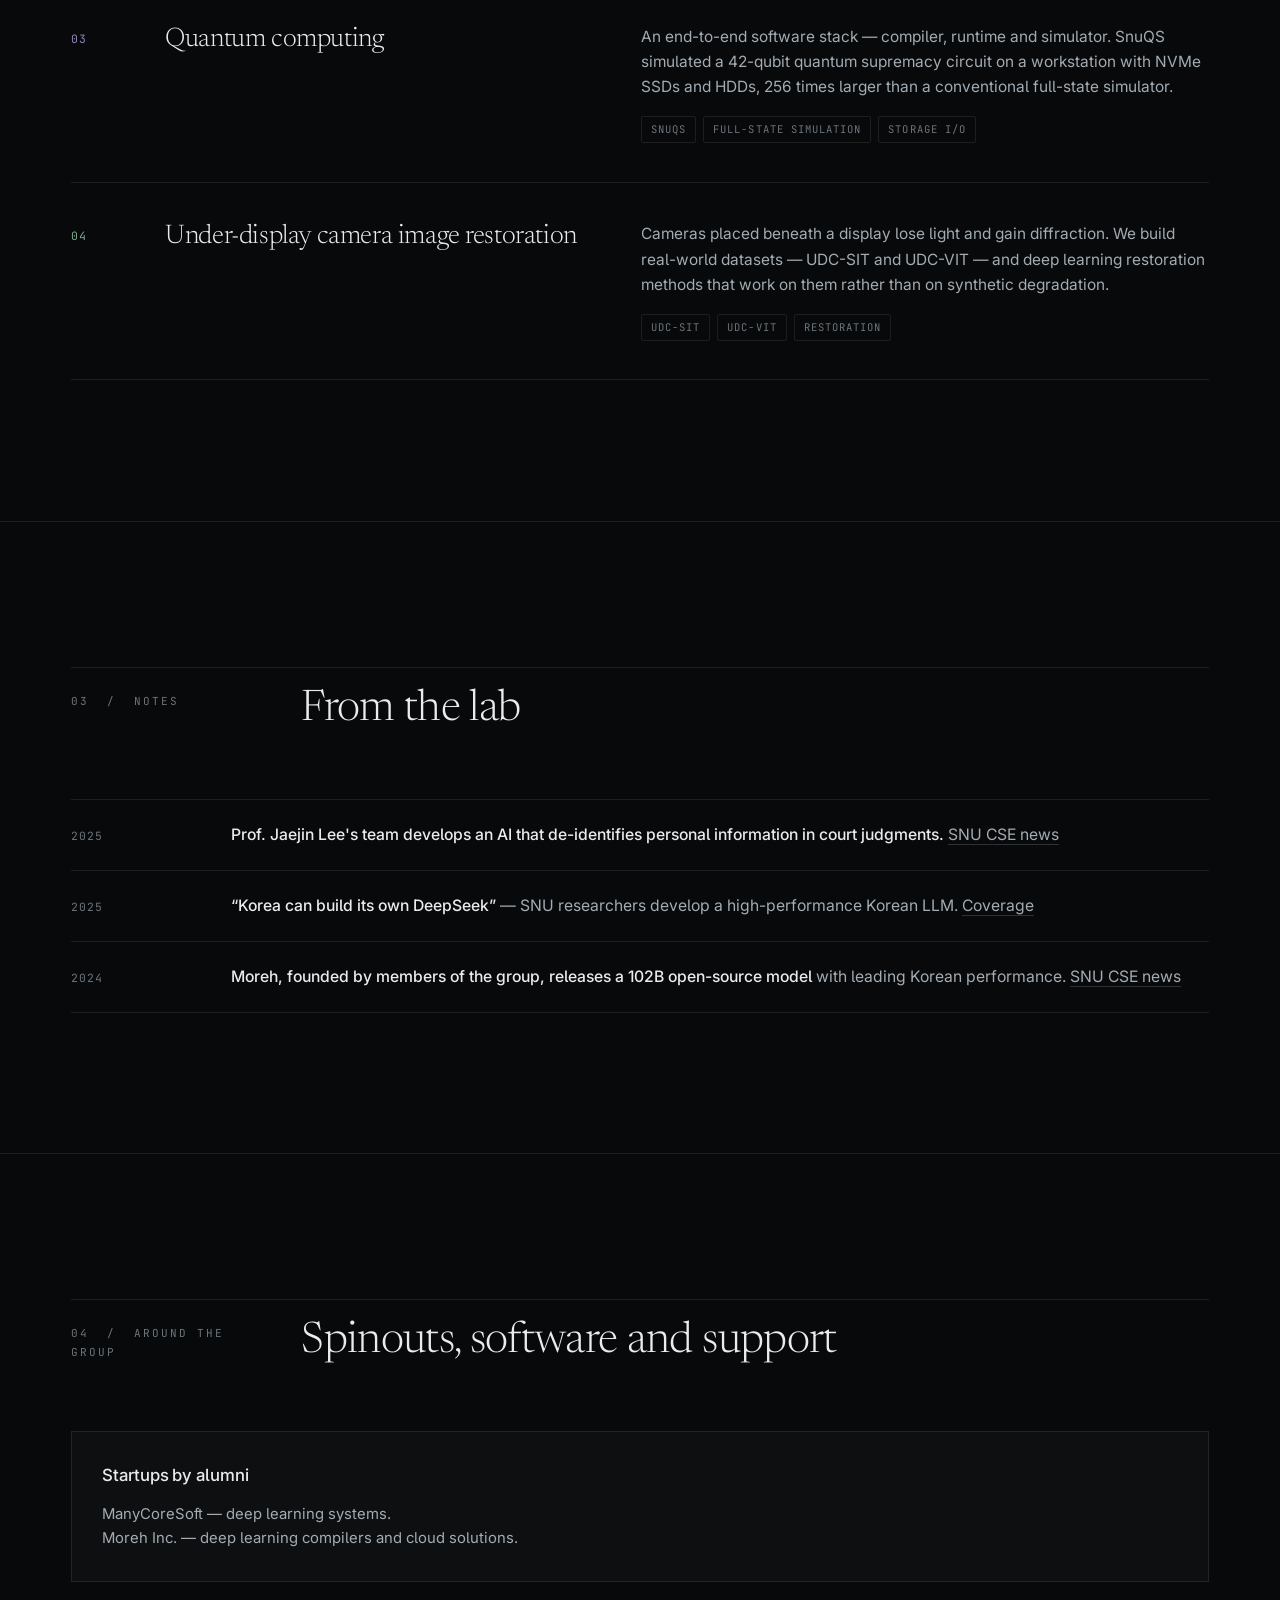
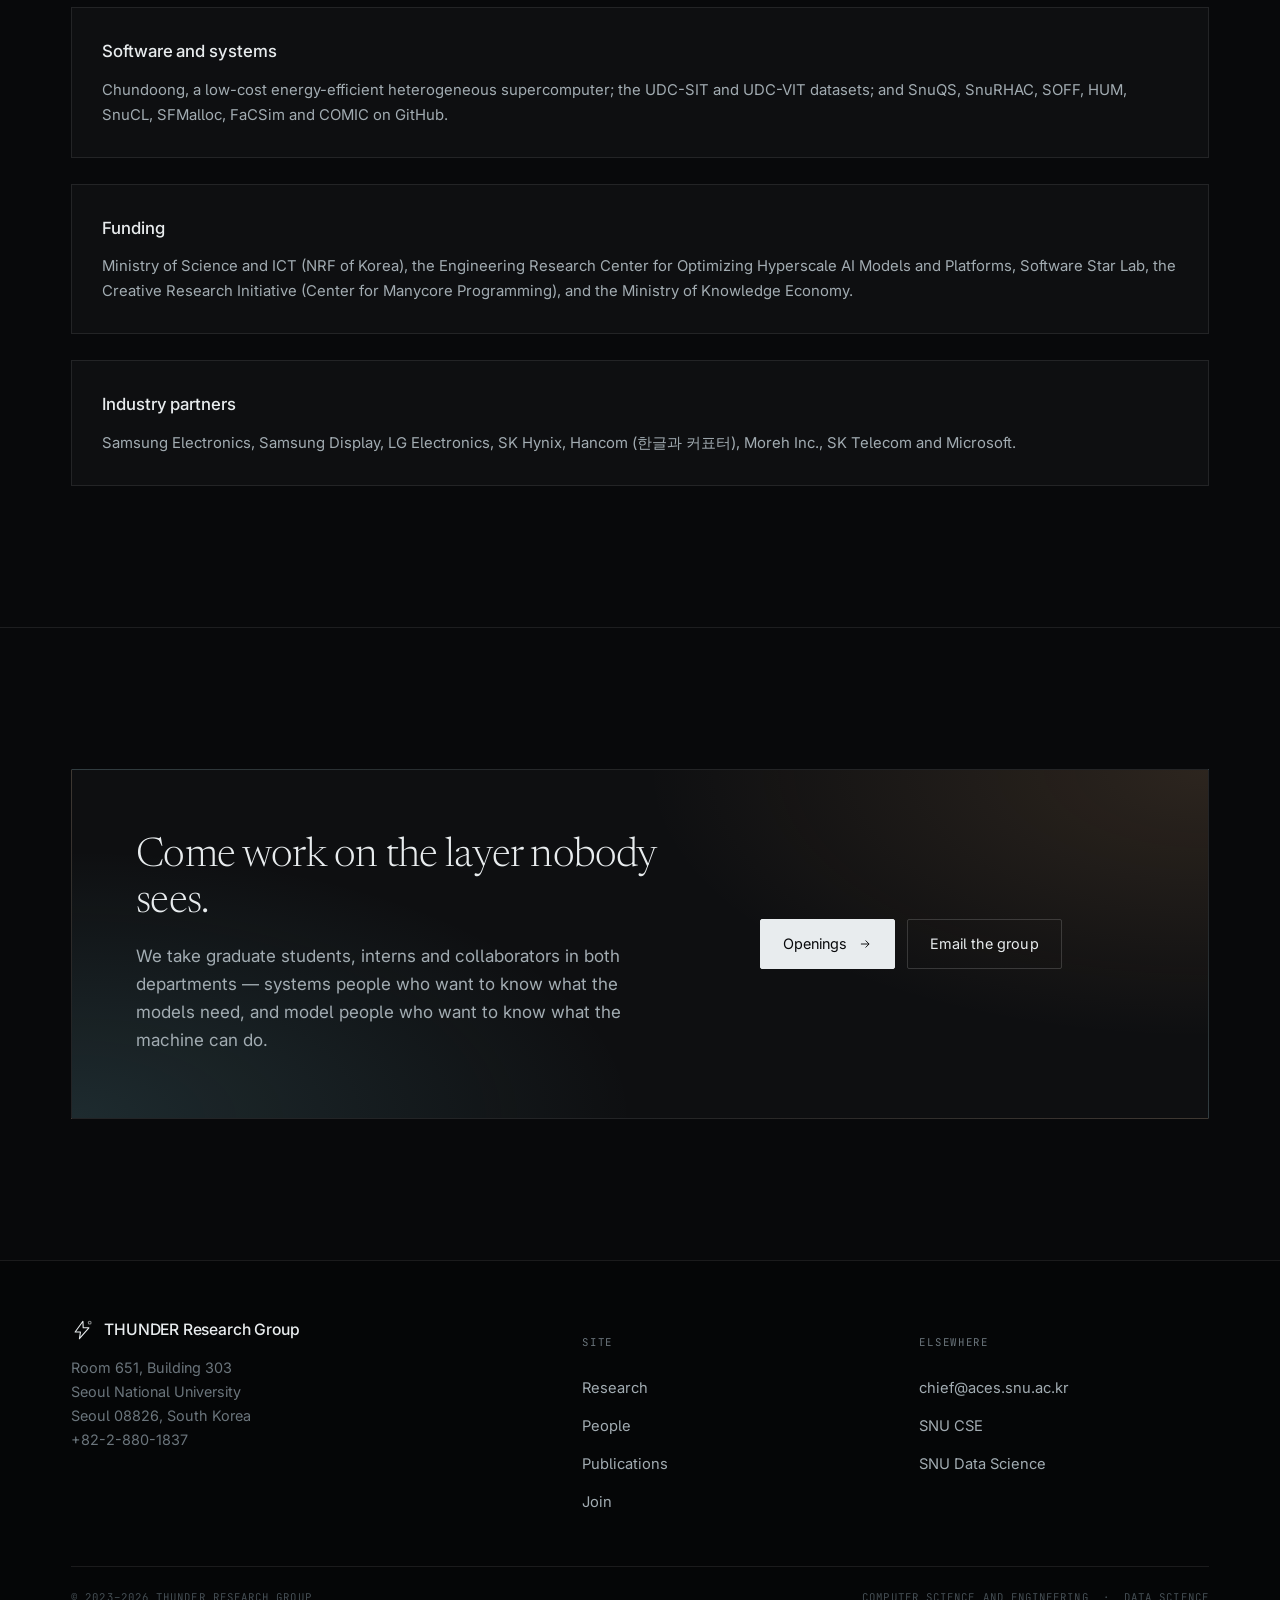
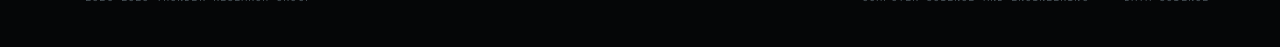
==== commit 275dccff: "refactor: update content" ====
--- a/index.html
+++ b/index.html
@@ -3,7 +3,7 @@
 <head>
 <meta charset="utf-8">
 <meta name="viewport" content="width=device-width, initial-scale=1">
-<title>Thunder Research Group — Execution Platforms &amp; Multimodal Intelligence</title>
+<title>THUNDER Research Group — Execution Platforms &amp; Multimodal Intelligence</title>
 <meta name="description" content="Thunder Research Group builds execution platforms for deep learning and quantum computing, and studies large language and multimodal models.">
 <link rel="preconnect" href="https://fonts.googleapis.com">
 <link rel="preconnect" href="https://fonts.gstatic.com" crossorigin>
@@ -16,7 +16,7 @@
 <!-- ================= Header ================= -->
 <header class="header">
   <div class="wrap header-in">
-    <a class="brand" href="index.html" aria-label="Thunder Research Group — home">
+    <a class="brand" href="index.html" aria-label="THUNDER Research Group — home">
       <svg class="mark" viewBox="0 0 24 24" fill="none" aria-hidden="true">
         <path d="M13 2.5 4.5 14.2h5.8L9.2 21.5 19.5 9.6h-6.2z" stroke="currentColor" stroke-width="1.1" stroke-linejoin="round"/>
         <circle cx="20.4" cy="4" r="1.5" fill="none" stroke="currentColor" stroke-width="1.1" opacity=".55"/>
@@ -54,17 +54,19 @@
   <div class="wrap hero-in">
     <div class="hero-meta">
       <span class="dot" aria-hidden="true"></span>
-      <span class="eyebrow">Computer Science Division</span>
+      <span class="eyebrow">Seoul National University</span>
       <span class="eyebrow" style="color:var(--ink-4)">/</span>
-      <span class="eyebrow">Data Science Division</span>
-    </div>
-
-    <h1 class="display">The machinery beneath <em>new kinds</em> of computation.</h1>
+      <span class="eyebrow">CSE &#183; Data Science</span>
+    </div>
+
+    <h1 class="display">Accelerating <em>large-scale AI</em>, pragmatically.</h1>
 
     <p class="hero-lede">
-      We build the execution platforms that carry deep learning and quantum workloads onto
-      real hardware — and we study the language and multimodal models that keep raising the bar
-      those platforms have to clear. Two divisions, one bench.
+      THUNDER belongs to both the Department of Computer Science and Engineering in the College
+      of Engineering and the Department of Data Science in the Graduate School of Data Science at
+      Seoul National University. Our goal is to accelerate the training and inference of large-scale
+      AI models and to reduce their size. We also work on natural language processing from the
+      perspective of deep learning. We emphasise pragmatic approaches.
     </p>
 
     <div class="hero-cta">
@@ -78,10 +80,10 @@
 
   <div class="wrap">
     <div class="hero-strip">
-      <div class="strip-cell"><b>Two divisions</b><p>Computer science and data science, deliberately sharing a hallway.</p></div>
-      <div class="strip-cell"><b>Systems &#8596; models</b><p>Platform work shaped by the workloads it actually has to carry.</p></div>
-      <div class="strip-cell"><b>Classical + quantum</b><p>One discipline of compilation and scheduling across two machines.</p></div>
-      <div class="strip-cell"><b>Open bench</b><p>Artifacts, benchmarks and reproductions released alongside the papers.</p></div>
+      <div class="strip-cell"><b>Two departments</b><p>Computer Science and Engineering, and Data Science, in one group.</p></div>
+      <div class="strip-cell"><b>Beyond the programming wall</b><p>Compilers, runtimes and systems that make heterogeneous machines usable.</p></div>
+      <div class="strip-cell"><b>Korean-first LLMs</b><p>Datasets, tokenizers and models built for Korean from the ground up.</p></div>
+      <div class="strip-cell"><b>Released software</b><p>SnuCL, SnuQS, SnuRHAC, SOFF, HUM and the UDC datasets are public.</p></div>
     </div>
   </div>
 </section>
@@ -91,12 +93,13 @@
   <div class="wrap">
     <div class="sec-head" data-reveal>
       <div class="rule" aria-hidden="true"></div>
-      <div class="eyebrow">01 &nbsp;/&nbsp; Divisions</div>
-      <div>
-        <h2 class="sec-title">Two halves of the same question</h2>
+      <div class="eyebrow">01 &nbsp;/&nbsp; Departments</div>
+      <div>
+        <h2 class="sec-title">One group, two departments</h2>
         <p class="sec-lede" style="margin-top:14px">
-          What can be computed, and what does it take to actually run it. One division builds
-          the substrate; the other pushes the models that stress it. Neither is much use alone.
+          Accelerator-based heterogeneous systems are the de facto standard for running large-scale
+          applications, but the programming wall stands between a model designer and the machine.
+          We work on both sides of it.
         </p>
       </div>
     </div>
@@ -105,11 +108,11 @@
 
       <!-- CS -->
       <article class="division cs" data-reveal>
-        <div class="division-idx">DIVISION 01 &nbsp;— &nbsp;COMPUTER SCIENCE</div>
+        <div class="division-idx">COMPUTER SCIENCE AND ENGINEERING</div>
         <h3>Execution platforms for deep learning and quantum computing</h3>
         <p class="desc">
-          Compilers, runtimes and schedulers that turn a program into work a machine will
-          finish — measured end to end, on the hardware, not in the abstract.
+          Compilers, runtime systems and programming environments for GPUs, FPGAs and clusters —
+          built so that a model designer does not have to know the machine to use all of it.
         </p>
 
         <div class="figure" aria-hidden="true">
@@ -131,20 +134,20 @@
         </div>
 
         <ul>
-          <li><i>01</i><span><b>Compilers &amp; runtimes</b> — graph capture, kernel selection, memory planning for deep learning.</span></li>
-          <li><i>02</i><span><b>Distributed execution</b> — parallelism strategy, communication scheduling, elastic training and serving.</span></li>
-          <li><i>03</i><span><b>Quantum toolchains</b> — circuit compilation, mapping and routing, noise-aware scheduling and control.</span></li>
-          <li><i>04</i><span><b>Hybrid orchestration</b> — classical and quantum resources under one scheduler and one cost model.</span></li>
+          <li><i>01</i><span><b>Automatic parallelization</b> — finding the best parallelization scheme for a DNN on multi-node, multi-GPU systems.</span></li>
+          <li><i>02</i><span><b>Memory beyond the GPU</b> — DeepUM and SnuRHAC use CUDA Unified Memory, host memory and SSDs to run past GPU capacity.</span></li>
+          <li><i>03</i><span><b>Frameworks for FPGAs</b> — SOFF synthesises OpenCL and CUDA for FPGAs without user annotations.</span></li>
+          <li><i>04</i><span><b>Quantum simulation</b> — SnuQS scales full-state circuit simulation using storage devices.</span></li>
         </ul>
       </article>
 
       <!-- DS -->
       <article class="division ds" data-reveal style="--d:110ms">
-        <div class="division-idx">DIVISION 02 &nbsp;— &nbsp;DATA SCIENCE</div>
-        <h3>Large language models and multimodal intelligence</h3>
+        <div class="division-idx">DATA SCIENCE</div>
+        <h3>Large language models, in Korean</h3>
         <p class="desc">
-          How models learn, reason and fail across text, speech and vision — and what has to
-          change in the recipe when a modality is added rather than bolted on.
+          Datasets, tokenizers and models for a language the leaderboards were not built for —
+          plus the evaluation needed to say whether any of it actually worked.
         </p>
 
         <div class="figure" aria-hidden="true">
@@ -163,10 +166,10 @@
         </div>
 
         <ul>
-          <li><i>01</i><span><b>Language models</b> — pre- and post-training recipes, reasoning behaviour, alignment under real constraints.</span></li>
-          <li><i>02</i><span><b>Multimodal learning</b> — speech, vision and text in one representation, and where the alignment breaks.</span></li>
-          <li><i>03</i><span><b>Efficiency</b> — data curation, distillation, and inference cost as a first-class research variable.</span></li>
-          <li><i>04</i><span><b>Evaluation</b> — benchmarks that survive contact with deployment, and honest failure analysis.</span></li>
+          <li><i>01</i><span><b>Korean datasets</b> — web crawling, de-identification and de-duplication at scale for LLM training.</span></li>
+          <li><i>02</i><span><b>Korean tokenizers</b> — Thunder-Tok and morpheme-aware tokenization that cuts tokens per word.</span></li>
+          <li><i>03</i><span><b>Korean language models</b> — Thunder-LLM, adapted to Korean with minimal resources.</span></li>
+          <li><i>04</i><span><b>Benchmarks</b> — Thunder-NUBench and Thunder-KoNUBench for what the models still cannot do.</span></li>
         </ul>
       </article>
 
@@ -181,72 +184,56 @@
       <div class="rule" aria-hidden="true"></div>
       <div class="eyebrow">02 &nbsp;/&nbsp; Current work</div>
       <div>
-        <h2 class="sec-title">Six threads we are pulling on</h2>
+        <h2 class="sec-title">Four areas of research</h2>
         <p class="sec-lede" style="margin-top:14px">
-          Active directions across both divisions. Each one is a standing project with
-          students, code and a benchmark attached.
+          Standing projects, each with students, code and published results behind it.
+          The <a href="research.html" style="color:var(--ink-2);border-bottom:1px solid var(--line-2)">research page</a>
+          describes them in full.
         </p>
       </div>
     </div>
 
     <div class="areas">
-      <article class="area cs" data-reveal>
+      <article class="area" data-area="systems" data-reveal>
         <div class="n">01</div>
-        <h3>Compiler stacks for deep learning</h3>
+        <h3>Execution platforms for deep learning</h3>
         <div class="body">
-          <p>Scheduling, fusion and memory planning that hold up across model families instead of
-          one benchmark. We care about the compile-time / runtime boundary and what belongs on each side.</p>
-          <div class="tags"><span class="tag">Compilers</span><span class="tag">Kernels</span><span class="tag">Memory</span></div>
-        </div>
-      </article>
-
-      <article class="area cs" data-reveal>
+          <p>Automatic parallelization of DNN models across multi-node, multi-GPU systems; DeepUM and
+          SnuRHAC for memory and cluster transparency; DeepCuts for kernel generation; and a full-stack
+          deep learning framework for FPGAs.</p>
+          <div class="tags"><span class="tag">Parallelization</span><span class="tag">Unified memory</span><span class="tag">FPGA</span><span class="tag">Kernels</span></div>
+        </div>
+      </article>
+
+      <article class="area" data-area="lm" data-reveal>
         <div class="n">02</div>
-        <h3>Distributed training &amp; serving</h3>
+        <h3>Large language models</h3>
         <div class="body">
-          <p>Parallelism strategies, collective communication and elasticity for clusters that are
-          shared, heterogeneous and occasionally unreliable — which is to say, real ones.</p>
-          <div class="tags"><span class="tag">Parallelism</span><span class="tag">Scheduling</span><span class="tag">Serving</span></div>
-        </div>
-      </article>
-
-      <article class="area cs" data-reveal>
+          <p>Korean datasets, tokenizers and language models built from scratch, along with the training
+          techniques, energy characterisation and compression needed to make them affordable.</p>
+          <div class="tags"><span class="tag">Korean data</span><span class="tag">Tokenizers</span><span class="tag">Compression</span><span class="tag">Energy</span></div>
+        </div>
+      </article>
+
+      <article class="area" data-area="quantum" data-reveal>
         <div class="n">03</div>
-        <h3>Quantum compilation &amp; control</h3>
+        <h3>Quantum computing</h3>
         <div class="body">
-          <p>Mapping and routing under real device topologies, noise-aware scheduling, and the
-          software layer between a circuit and the pulses that run it.</p>
-          <div class="tags"><span class="tag">Circuit mapping</span><span class="tag">Noise-aware</span><span class="tag">Hybrid</span></div>
-        </div>
-      </article>
-
-      <article class="area ds" data-reveal>
+          <p>An end-to-end software stack — compiler, runtime and simulator. SnuQS simulated a 42-qubit
+          quantum supremacy circuit on a workstation with NVMe SSDs and HDDs, 256 times larger than a
+          conventional full-state simulator.</p>
+          <div class="tags"><span class="tag">SnuQS</span><span class="tag">Full-state simulation</span><span class="tag">Storage I/O</span></div>
+        </div>
+      </article>
+
+      <article class="area" data-area="vision" data-reveal>
         <div class="n">04</div>
-        <h3>Training and steering language models</h3>
+        <h3>Under-display camera image restoration</h3>
         <div class="body">
-          <p>Data curation, post-training and the reasoning behaviour it produces — including the
-          parts that look like capability but are closer to memorisation.</p>
-          <div class="tags"><span class="tag">Post-training</span><span class="tag">Reasoning</span><span class="tag">Data</span></div>
-        </div>
-      </article>
-
-      <article class="area ds" data-reveal>
-        <div class="n">05</div>
-        <h3>Multimodal representation</h3>
-        <div class="body">
-          <p>Speech, vision and language sharing one model: cross-modal alignment, transfer across
-          languages and modalities, and the low-resource cases that expose the shortcuts.</p>
-          <div class="tags"><span class="tag">Speech</span><span class="tag">Vision-language</span><span class="tag">Alignment</span></div>
-        </div>
-      </article>
-
-      <article class="area ds" data-reveal>
-        <div class="n">06</div>
-        <h3>Efficiency and evaluation</h3>
-        <div class="body">
-          <p>Inference cost, distillation and quantisation studied together with measurement:
-          what a benchmark number actually predicts once the model is deployed.</p>
-          <div class="tags"><span class="tag">Inference</span><span class="tag">Distillation</span><span class="tag">Benchmarks</span></div>
+          <p>Cameras placed beneath a display lose light and gain diffraction. We build real-world
+          datasets — UDC-SIT and UDC-VIT — and deep learning restoration methods that work on them
+          rather than on synthetic degradation.</p>
+          <div class="tags"><span class="tag">UDC-SIT</span><span class="tag">UDC-VIT</span><span class="tag">Restoration</span></div>
         </div>
       </article>
     </div>
@@ -266,10 +253,44 @@
     </div>
 
     <div class="news">
-      <div class="news-item" data-reveal><time datetime="2026-08">Aug 2026</time><p><b>New preprint.</b> A scheduler that treats classical and quantum resources under a single cost model. Code and traces released with it.</p></div>
-      <div class="news-item" data-reveal><time datetime="2026-06">Jun 2026</time><p><b>Two papers accepted</b> at a systems venue and an NLP venue in the same week — a fair summary of how this group works.</p></div>
-      <div class="news-item" data-reveal><time datetime="2026-04">Apr 2026</time><p><b>Benchmark release.</b> A multilingual speech–text evaluation suite, with the failure cases we could not fix included on purpose.</p></div>
-      <div class="news-item" data-reveal><time datetime="2026-03">Mar 2026</time><p><b>We are recruiting</b> graduate students and interns for both divisions. See <a href="join.html" style="border-bottom:1px solid var(--line-2)">Join</a>.</p></div>
+      <div class="news-item" data-reveal><time>2025</time><p><b>Prof. Jaejin Lee's team develops an AI that de-identifies personal information in court judgments.</b> <a href="https://cse.snu.ac.kr/en/community/news/1192" rel="noopener" style="border-bottom:1px solid var(--line-2)">SNU CSE news</a></p></div>
+      <div class="news-item" data-reveal><time>2025</time><p><b>&#8220;Korea can build its own DeepSeek&#8221;</b> — SNU researchers develop a high-performance Korean LLM. <a href="https://n.news.naver.com/article/584/0000033143" rel="noopener" style="border-bottom:1px solid var(--line-2)">Coverage</a></p></div>
+      <div class="news-item" data-reveal><time>2024</time><p><b>Moreh, founded by members of the group, releases a 102B open-source model</b> with leading Korean performance. <a href="https://cse.snu.ac.kr/community/news/1182" rel="noopener" style="border-bottom:1px solid var(--line-2)">SNU CSE news</a></p></div>
+    </div>
+  </div>
+</section>
+
+<!-- ================= Spinouts & funding ================= -->
+<section class="section" id="around">
+  <div class="wrap">
+    <div class="sec-head" data-reveal>
+      <div class="rule" aria-hidden="true"></div>
+      <div class="eyebrow">04 &nbsp;/&nbsp; Around the group</div>
+      <div><h2 class="sec-title">Spinouts, software and support</h2></div>
+    </div>
+
+    <div class="cards">
+      <div class="card" data-reveal>
+        <h4>Startups by alumni</h4>
+        <p><a href="http://manycoresoft.co.kr/" rel="noopener">ManyCoreSoft</a> — deep learning systems.<br>
+        <a href="https://moreh.io/" rel="noopener">Moreh Inc.</a> — deep learning compilers and cloud solutions.</p>
+      </div>
+      <div class="card" data-reveal>
+        <h4>Software and systems</h4>
+        <p>Chundoong, a low-cost energy-efficient heterogeneous supercomputer; the UDC-SIT and UDC-VIT
+        datasets; and SnuQS, SnuRHAC, SOFF, HUM, SnuCL, SFMalloc, FaCSim and COMIC on GitHub.</p>
+      </div>
+      <div class="card" data-reveal>
+        <h4>Funding</h4>
+        <p>Ministry of Science and ICT (NRF of Korea), the Engineering Research Center for Optimizing
+        Hyperscale AI Models and Platforms, Software Star Lab, the Creative Research Initiative
+        (Center for Manycore Programming), and the Ministry of Knowledge Economy.</p>
+      </div>
+      <div class="card" data-reveal>
+        <h4>Industry partners</h4>
+        <p>Samsung Electronics, Samsung Display, LG Electronics, SK Hynix, Hancom
+        (&#54620;&#44544;&#44284; &#52964;&#54364;&#53552;), Moreh Inc., SK Telecom and Microsoft.</p>
+      </div>
     </div>
   </div>
 </section>
@@ -279,10 +300,10 @@
   <div class="wrap">
     <div class="cta" data-reveal>
       <div>
-        <h2>Come build the layer nobody sees.</h2>
+        <h2>Come work on the layer nobody sees.</h2>
         <p>
-          We take students, interns and collaborators from both sides — systems people who want
-          to know what the models need, and model people who want to know what the machine can do.
+          We take graduate students, interns and collaborators in both departments — systems people
+          who want to know what the models need, and model people who want to know what the machine can do.
         </p>
       </div>
       <div style="display:flex;flex-wrap:wrap;gap:12px">
@@ -290,7 +311,7 @@
           Openings
           <svg viewBox="0 0 24 24" fill="none" stroke="currentColor" stroke-width="1.6" aria-hidden="true"><path d="M5 12h14M13 6l6 6-6 6"/></svg>
         </a>
-        <a class="btn btn-ghost" href="mailto:contact@example.edu">Email the group</a>
+        <a class="btn btn-ghost" href="mailto:chief@aces.snu.ac.kr">Email the group</a>
       </div>
     </div>
   </div>
@@ -308,12 +329,13 @@
             <path d="M13 2.5 4.5 14.2h5.8L9.2 21.5 19.5 9.6h-6.2z" stroke="currentColor" stroke-width="1.1" stroke-linejoin="round"/>
             <circle cx="20.4" cy="4" r="1.5" fill="none" stroke="currentColor" stroke-width="1.1" opacity=".55"/>
           </svg>
-          <b>Thunder Research Group</b>
+          <b>THUNDER Research Group</b>
         </a>
         <p class="addr">
-          Department of Computer Science<br>
-          University Name, Building &amp; Room<br>
-          City, Country
+          Room 651, Building 303<br>
+          Seoul National University<br>
+          Seoul 08826, South Korea<br>
+          +82-2-880-1837
         </p>
       </div>
       <div>
@@ -328,15 +350,15 @@
       <div>
         <h5>Elsewhere</h5>
         <ul>
-          <li><a href="mailto:contact@example.edu">contact@example.edu</a></li>
-          <li><a href="#">Google Scholar</a></li>
-          <li><a href="#">GitHub</a></li>
+          <li><a href="mailto:chief@aces.snu.ac.kr">chief@aces.snu.ac.kr</a></li>
+          <li><a href="https://cse.snu.ac.kr/" rel="noopener">SNU CSE</a></li>
+          <li><a href="https://gsds.snu.ac.kr/" rel="noopener">SNU Data Science</a></li>
         </ul>
       </div>
     </div>
     <div class="footer-base">
-      <span>&copy; <span data-year>2026</span> Thunder Research Group</span>
-      <span>Computer Science &nbsp;·&nbsp; Data Science</span>
+      <span>&copy; 2023&#8211;<span data-year>2026</span> THUNDER Research Group</span>
+      <span>Computer Science and Engineering &nbsp;·&nbsp; Data Science</span>
     </div>
   </div>
 </footer>
--- a/assets/css/style.css
+++ b/assets/css/style.css
@@ -27,6 +27,13 @@
   --ds-dim:  rgba(232,171,111,.14);
   --accent:  var(--cs);
 
+  /* research-area accents */
+  --area-systems:   #7fd7e6;   /* execution platforms */
+  --area-lm:        #e8ab6f;   /* language models */
+  --area-quantum:   #b39ae0;   /* quantum computing */
+  --area-vision:    #8ed0a6;   /* under-display camera */
+  --area-compilers: #93b4e0;   /* compilers & architecture */
+
   /* type */
   --serif: "Newsreader", "Iowan Old Style", "Palatino Linotype", Georgia, serif;
   --sans:  "Inter", -apple-system, BlinkMacSystemFont, "Segoe UI", Helvetica, Arial, sans-serif;
@@ -58,6 +65,12 @@
   --cs-dim:  rgba(14,127,147,.1);
   --ds:      #a2622a;
   --ds-dim:  rgba(162,98,42,.1);
+
+  --area-systems:   #0e7f93;
+  --area-lm:        #a2622a;
+  --area-quantum:   #6b4fa8;
+  --area-vision:    #2c7a52;
+  --area-compilers: #3c5f9e;
   --grain-opacity: .035;
 }
 
@@ -367,10 +380,14 @@
   font-family: var(--mono); font-size: .66rem; letter-spacing: .1em; text-transform: uppercase;
   padding: 4px 9px; border: var(--rule) solid var(--line); border-radius: 2px; color: var(--ink-3);
 }
+[data-area="systems"]   { --tone: var(--area-systems); }
+[data-area="lm"]        { --tone: var(--area-lm); }
+[data-area="quantum"]   { --tone: var(--area-quantum); }
+[data-area="vision"]    { --tone: var(--area-vision); }
+[data-area="compilers"] { --tone: var(--area-compilers); }
 .area.cs { --tone: var(--cs); }
 .area.ds { --tone: var(--ds); }
-.area.cs .n { color: color-mix(in srgb, var(--cs) 70%, var(--ink-4)); }
-.area.ds .n { color: color-mix(in srgb, var(--ds) 70%, var(--ink-4)); }
+.area .n { color: color-mix(in srgb, var(--tone, var(--cs)) 70%, var(--ink-4)); }
 
 /* ---------- Cards / lists ---------- */
 .cards { display: grid; gap: clamp(18px, 2vw, 26px); }
@@ -405,8 +422,13 @@
   font-family: var(--mono); font-size: .7rem; letter-spacing: .1em; text-transform: uppercase;
   color: var(--ink-2);
 }
-.pub .venue em { font-style: normal; color: var(--cs); }
-.pub[data-div="ds"] .venue em { color: var(--ds); }
+.pub .venue em { font-style: normal; color: var(--tone, var(--ink-2)); }
+.pub .pub-areas { display: flex; flex-wrap: wrap; gap: 7px; margin-top: 10px; }
+.pub .pub-areas .tag { font-size: .6rem; padding: 3px 8px; }
+.pub .pub-areas .tag:first-child {
+  color: color-mix(in srgb, var(--tone, var(--ink-3)) 78%, var(--ink-2));
+  border-color: color-mix(in srgb, var(--tone, var(--line)) 42%, var(--line));
+}
 .pub .links { display: flex; gap: 12px; margin-top: 8px; }
 .pub .links a {
   font-family: var(--mono); font-size: .66rem; letter-spacing: .1em; text-transform: uppercase;
@@ -424,6 +446,14 @@
 }
 .filter:hover { color: var(--ink); border-color: var(--line-2); }
 .filter[aria-pressed="true"] { color: var(--bg); background: var(--ink); border-color: var(--ink); }
+.filter[data-filter="systems"]   { --tone: var(--area-systems); }
+.filter[data-filter="lm"]        { --tone: var(--area-lm); }
+.filter[data-filter="quantum"]   { --tone: var(--area-quantum); }
+.filter[data-filter="vision"]    { --tone: var(--area-vision); }
+.filter[data-filter="compilers"] { --tone: var(--area-compilers); }
+.filter[aria-pressed="true"][data-filter]:not([data-filter="all"]):not([data-filter="theses"]) {
+  background: var(--tone, var(--ink)); border-color: var(--tone, var(--ink));
+}
 
 /* ---------- People ---------- */
 /* gridlines come from each cell's ring, so a half-filled row never renders
@@ -448,11 +478,43 @@
 .person.cs .avatar { border-color: color-mix(in srgb, var(--cs) 55%, transparent); color: var(--cs); }
 .person.ds .avatar { border-color: color-mix(in srgb, var(--ds) 55%, transparent); color: var(--ds); }
 .person h4 { font-size: 1.02rem; font-weight: 500; }
+.person h4 .kr { color: var(--ink-3); font-weight: 400; font-size: .85em; }
 .person .role { font-family: var(--mono); font-size: .67rem; letter-spacing: .13em; text-transform: uppercase; color: var(--ink-3); }
 .person p { font-size: .9rem; color: var(--ink-2); }
 .person .links { margin-top: auto; padding-top: 16px; display: flex; gap: 14px; }
 .person .links a { font-size: .78rem; color: var(--ink-3); border-bottom: var(--rule) solid var(--line); }
 .person .links a:hover { color: var(--ink); border-color: var(--line-2); }
+
+/* ---------- Photo gallery ---------- */
+.gallery {
+  display: grid; gap: 14px;
+  grid-template-columns: repeat(2, minmax(0, 1fr));
+}
+@media (min-width: 820px) { .gallery { grid-template-columns: repeat(3, minmax(0, 1fr)); gap: 18px; } }
+.gallery figure { margin: 0; }
+.gallery figure.wide { grid-column: span 2; }
+@media (max-width: 559px) { .gallery { grid-template-columns: minmax(0, 1fr); } .gallery figure.wide { grid-column: auto; } }
+.shot {
+  position: relative; display: block; overflow: hidden;
+  background: var(--bg-elev);
+  border: var(--rule) solid var(--line); border-radius: 3px;
+  aspect-ratio: 4 / 3;
+}
+.gallery figure.wide .shot { aspect-ratio: 8 / 3; }
+.shot img {
+  width: 100%; height: 100%; object-fit: cover;
+  filter: saturate(.9);
+  transition: transform .7s var(--ease), filter .5s var(--ease);
+}
+.gallery figure:hover .shot img { transform: scale(1.03); filter: saturate(1); }
+.gallery figcaption {
+  margin-top: 10px; display: flex; flex-wrap: wrap; gap: 4px 12px; align-items: baseline;
+  font-size: .875rem; color: var(--ink-2);
+}
+.gallery figcaption time {
+  font-family: var(--mono); font-size: .66rem; letter-spacing: .1em;
+  text-transform: uppercase; color: var(--ink-3);
+}
 
 /* ---------- News ---------- */
 .news { border-top: var(--rule) solid var(--line); }
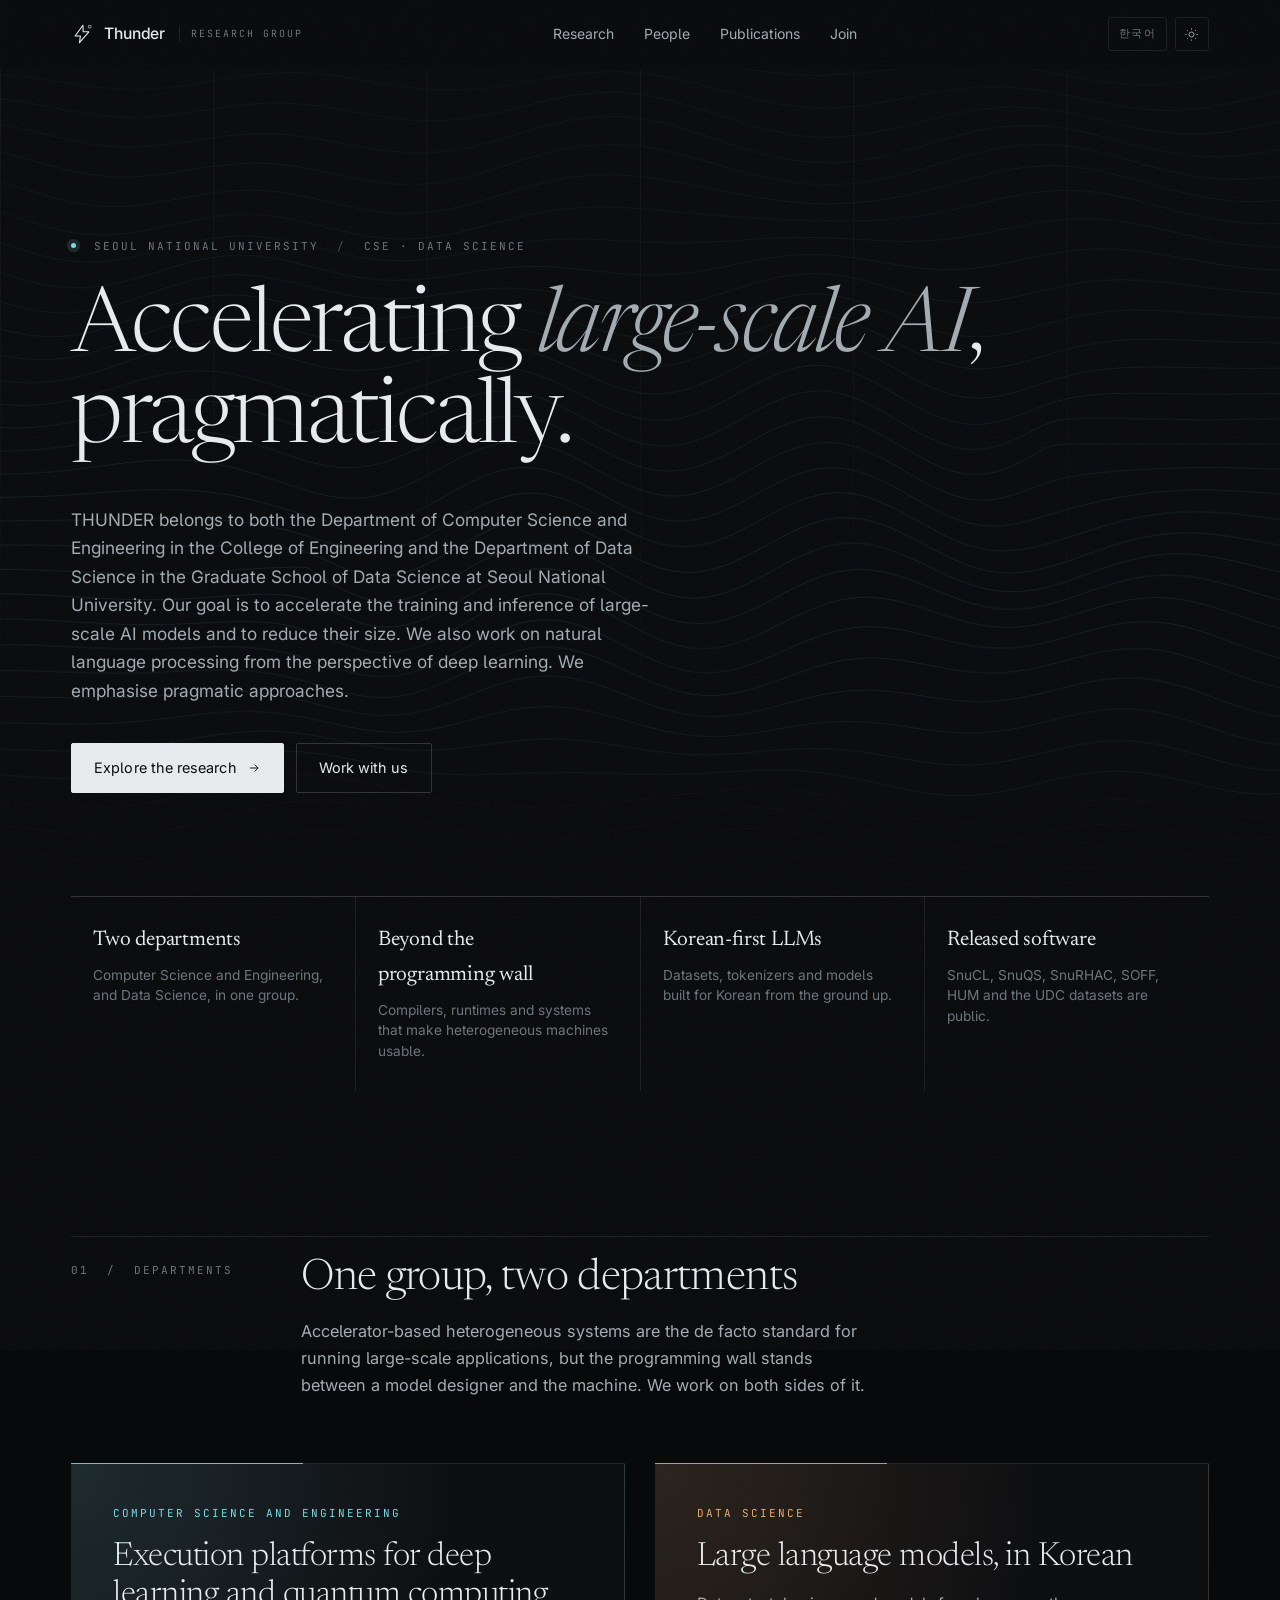
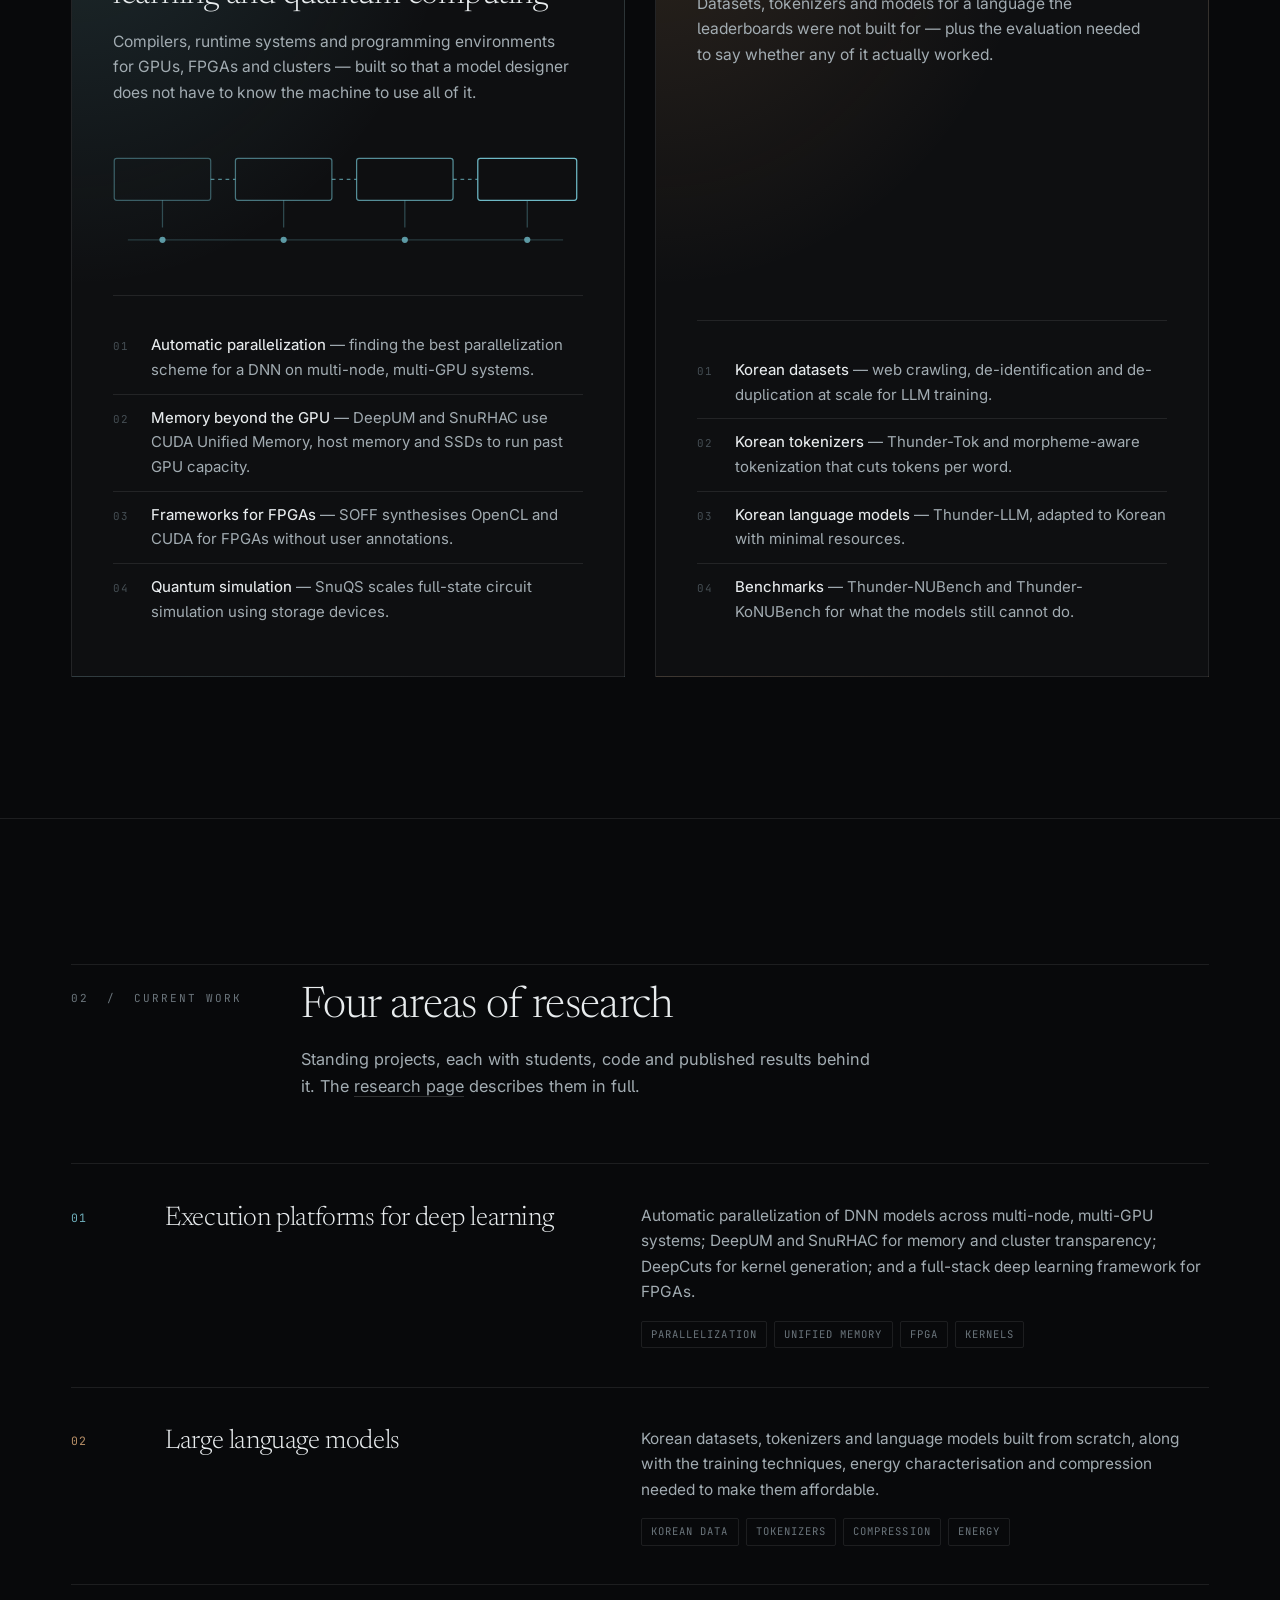
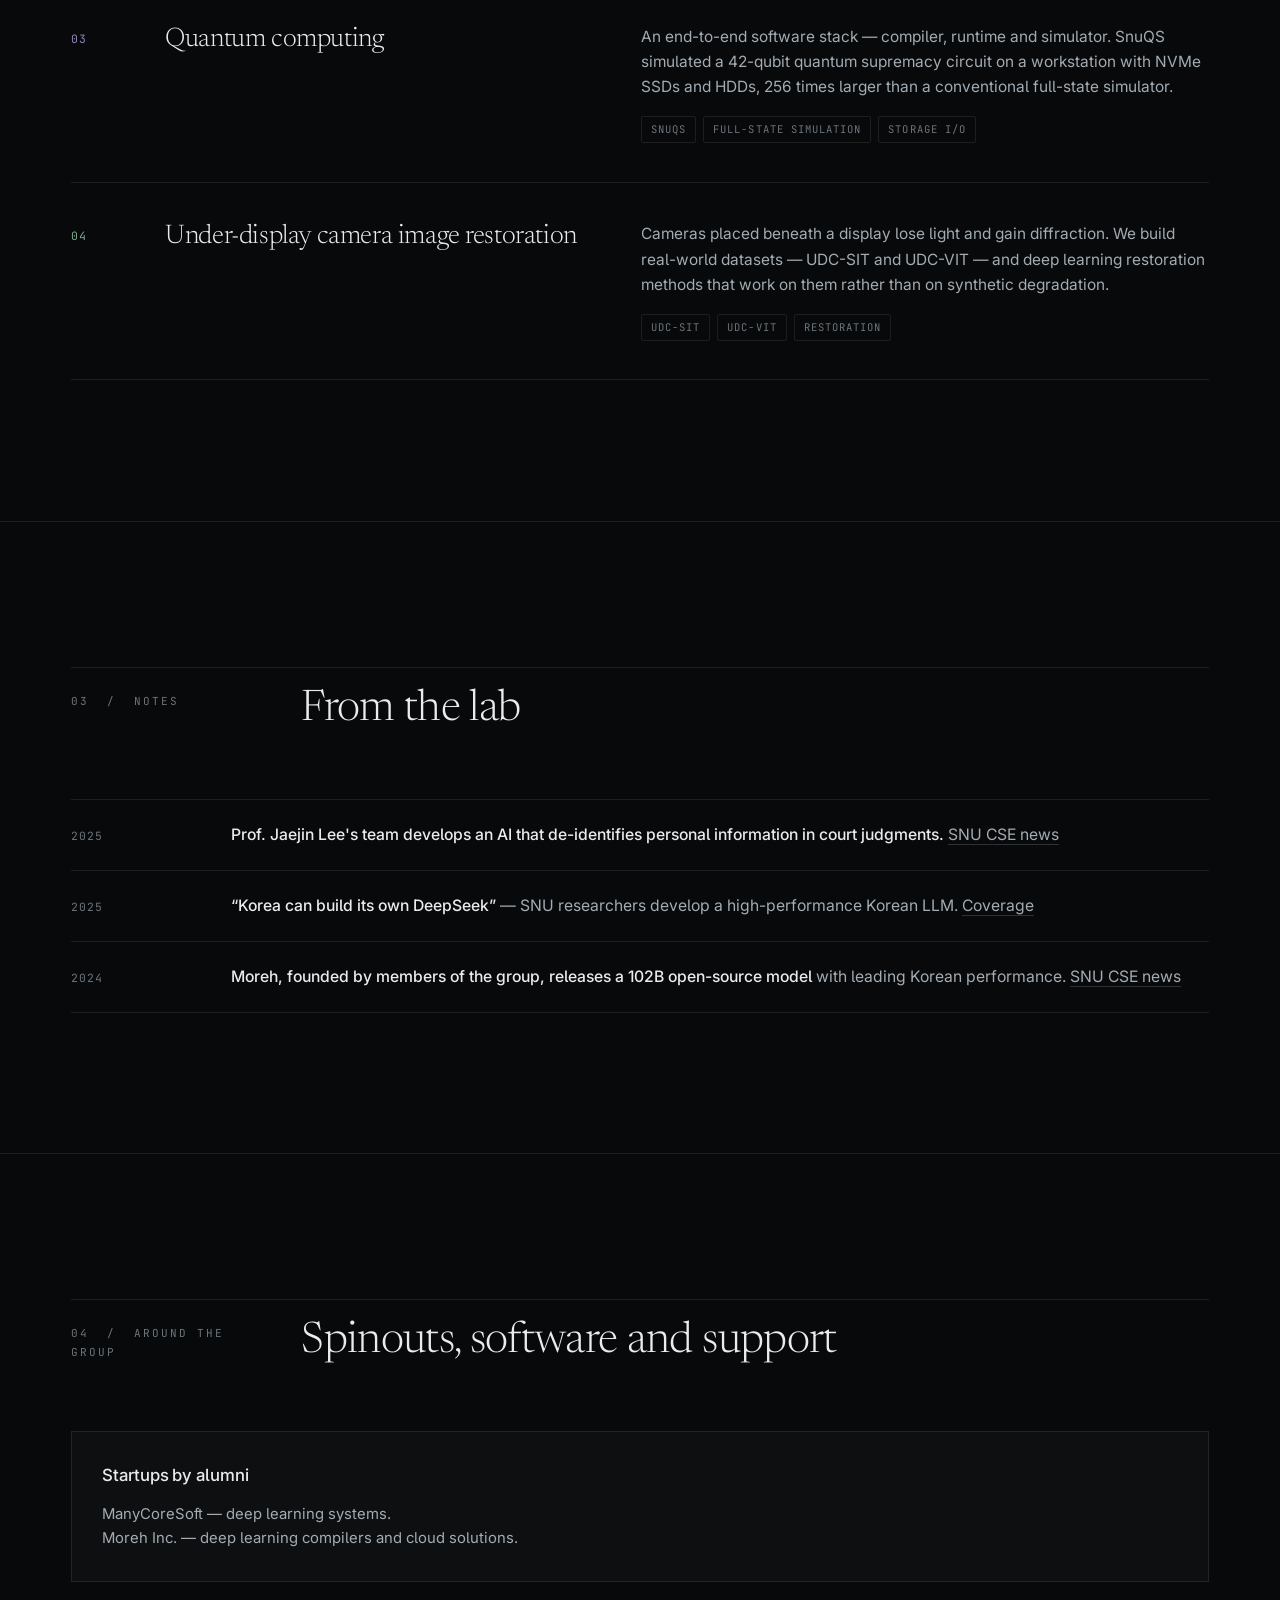
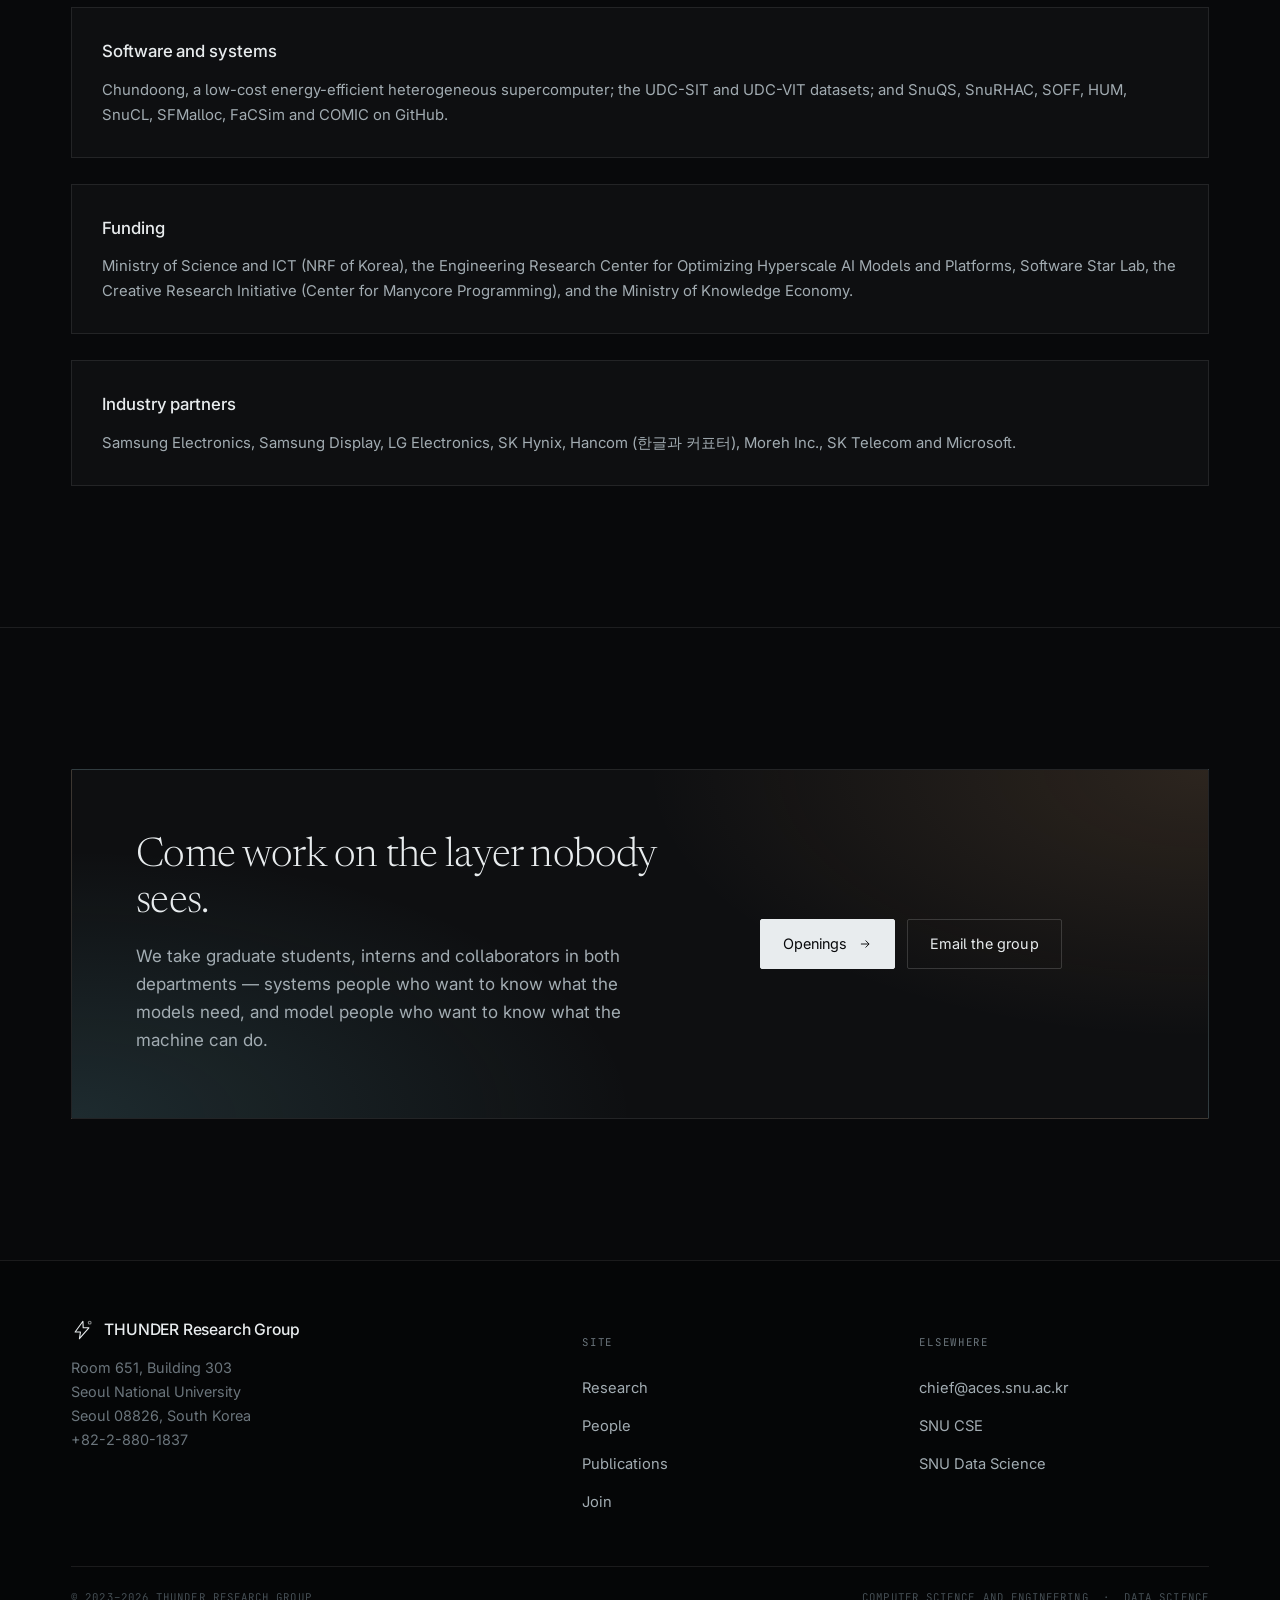
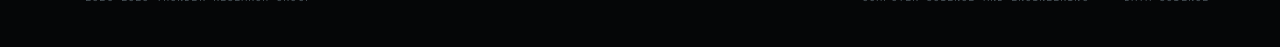
==== commit 04fef1cd: "refactor: updated content" ====
--- a/index.html
+++ b/index.html
@@ -33,6 +33,7 @@
     </nav>
 
     <div class="hdr-tools">
+      <a class="lang-btn" href="ko/index.html" hreflang="ko" lang="ko">한국어</a>
       <button class="icon-btn" data-theme-toggle aria-label="Switch colour theme">
         <svg class="icon-sun" viewBox="0 0 24 24" fill="none" stroke="currentColor" stroke-width="1.5" aria-hidden="true"><circle cx="12" cy="12" r="4"/><path d="M12 2v2M12 20v2M4.9 4.9l1.4 1.4M17.7 17.7l1.4 1.4M2 12h2M20 12h2M4.9 19.1l1.4-1.4M17.7 6.3l1.4-1.4"/></svg>
         <svg class="icon-moon" viewBox="0 0 24 24" fill="none" stroke="currentColor" stroke-width="1.5" aria-hidden="true"><path d="M20 14.5A8.5 8.5 0 0 1 9.5 4a8.5 8.5 0 1 0 10.5 10.5z"/></svg>
--- a/assets/css/style.css
+++ b/assets/css/style.css
@@ -35,8 +35,8 @@
   --area-compilers: #93b4e0;   /* compilers & architecture */
 
   /* type */
-  --serif: "Newsreader", "Iowan Old Style", "Palatino Linotype", Georgia, serif;
-  --sans:  "Inter", -apple-system, BlinkMacSystemFont, "Segoe UI", Helvetica, Arial, sans-serif;
+  --serif: "Newsreader", "Iowan Old Style", "Palatino Linotype", Georgia, "Noto Serif KR", "Nanum Myeongjo", serif;
+  --sans:  "Inter", -apple-system, BlinkMacSystemFont, "Segoe UI", "Pretendard", "Apple SD Gothic Neo", "Noto Sans KR", "Malgun Gothic", Helvetica, Arial, sans-serif;
   --mono:  "JetBrains Mono", ui-monospace, SFMono-Regular, "SF Mono", Menlo, monospace;
 
   /* metrics */
@@ -195,6 +195,17 @@
 .nav a[aria-current="page"]::after { transform: scaleX(1); opacity: 1; background: var(--cs); }
 
 .hdr-tools { display: flex; align-items: center; gap: 8px; }
+.lang-btn {
+  display: grid; place-items: center; height: 34px; padding: 0 10px;
+  font-family: var(--mono); font-size: .66rem; letter-spacing: .12em; text-transform: uppercase;
+  color: var(--ink-3); border: var(--rule) solid var(--line); border-radius: 3px;
+  transition: color .25s var(--ease), border-color .25s var(--ease), background .25s var(--ease);
+}
+.lang-btn:hover { color: var(--ink); border-color: var(--line-2); background: var(--panel); }
+html[lang="ko"] .sec-title, html[lang="ko"] h1.display, html[lang="ko"] .page-head h1 { letter-spacing: -.02em; }
+html[lang="ko"] .lede, html[lang="ko"] .sec-lede, html[lang="ko"] .hero-lede { word-break: keep-all; }
+/* Korean serif faces have no true italic — synthesised oblique looks wrong, so keep it upright */
+html[lang="ko"] h1.display em, html[lang="ko"] .sec-title em, html[lang="ko"] .page-head h1 em { font-style: normal; }
 .icon-btn {
   width: 34px; height: 34px; display: grid; place-items: center;
   border: var(--rule) solid var(--line); border-radius: 3px;
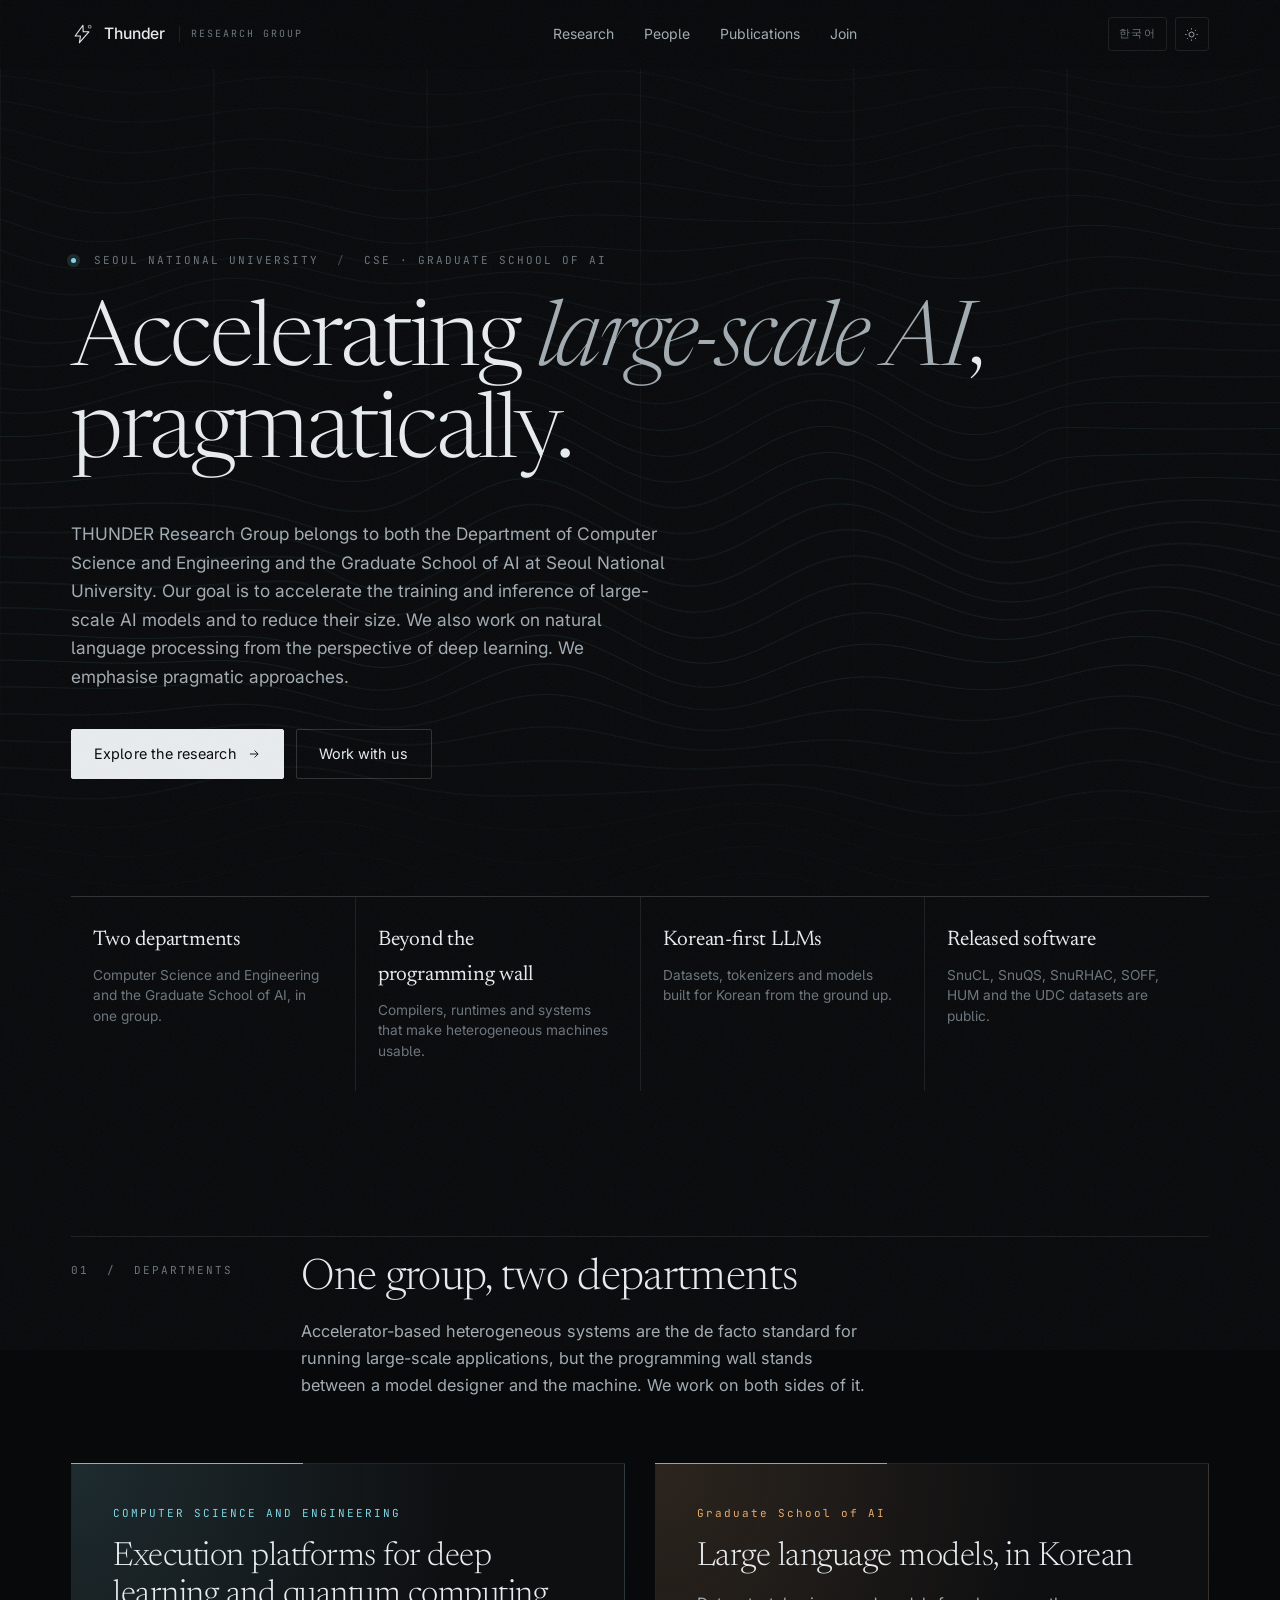
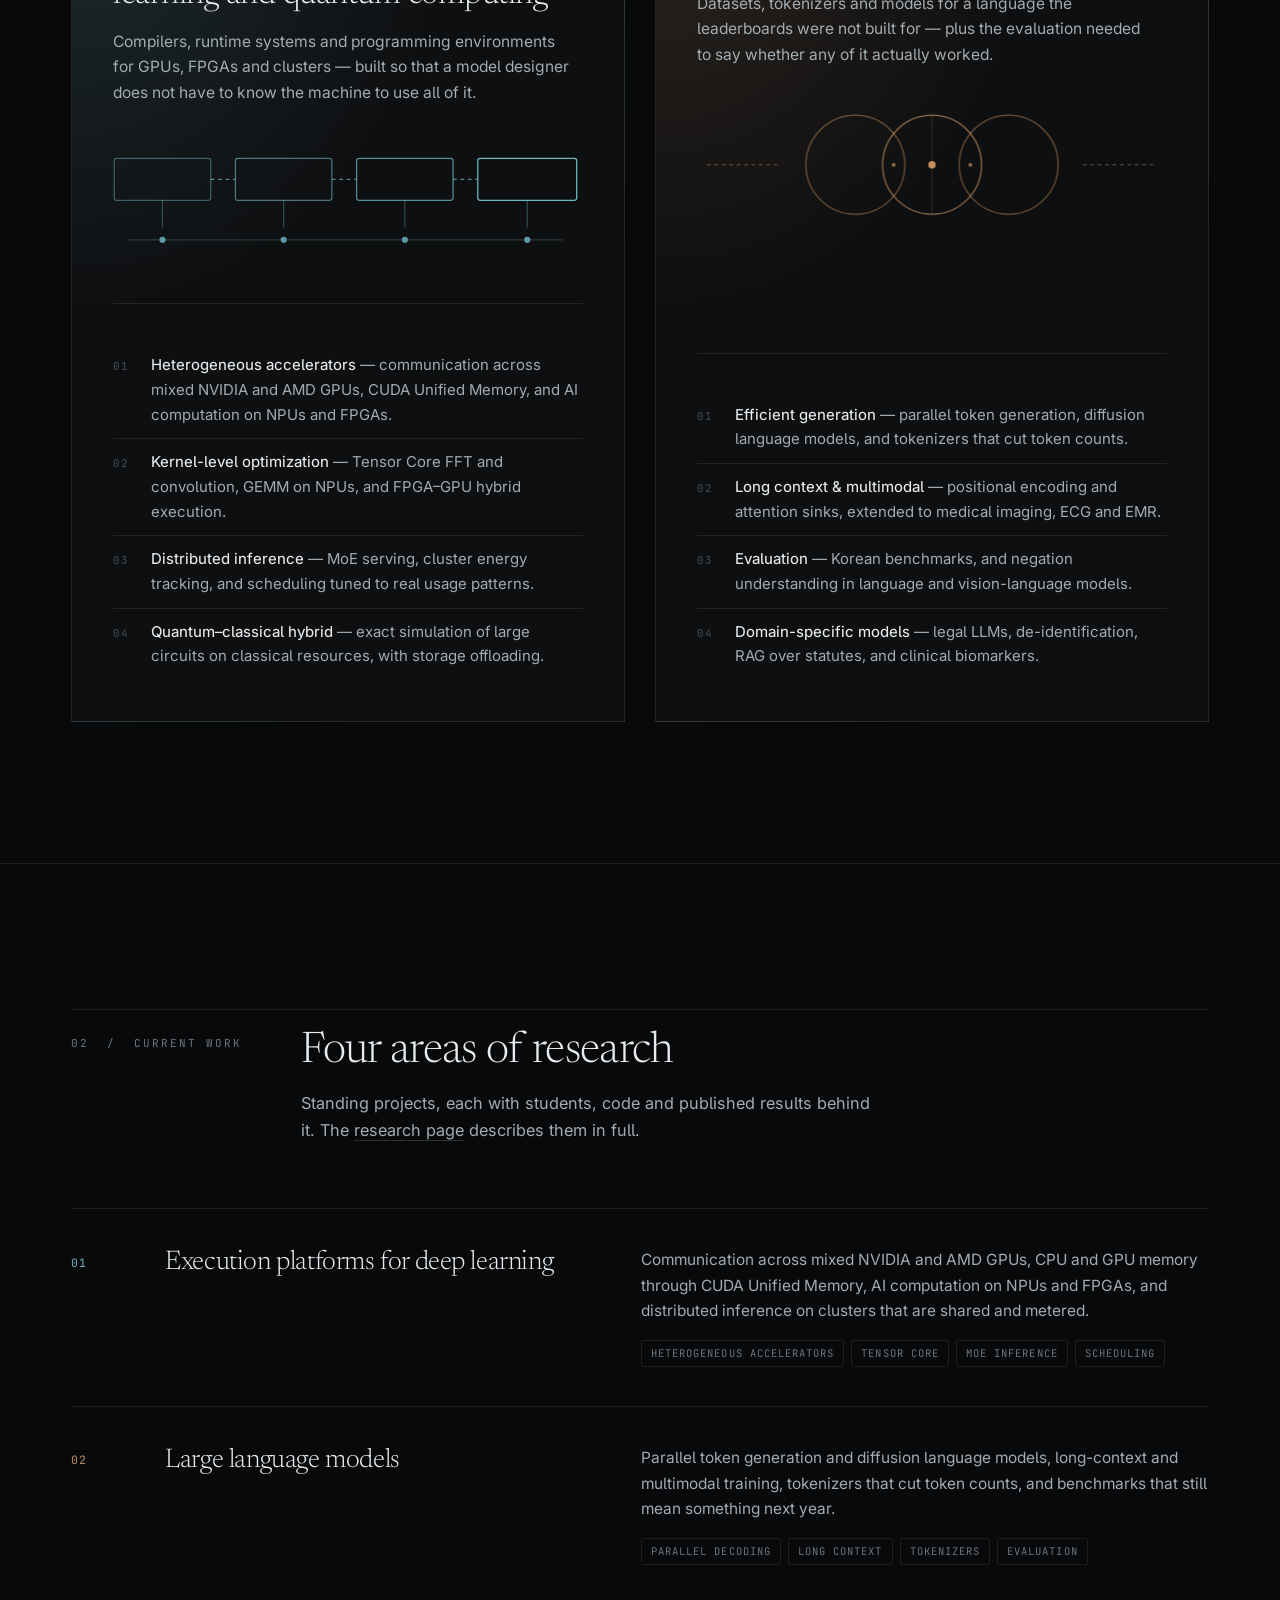
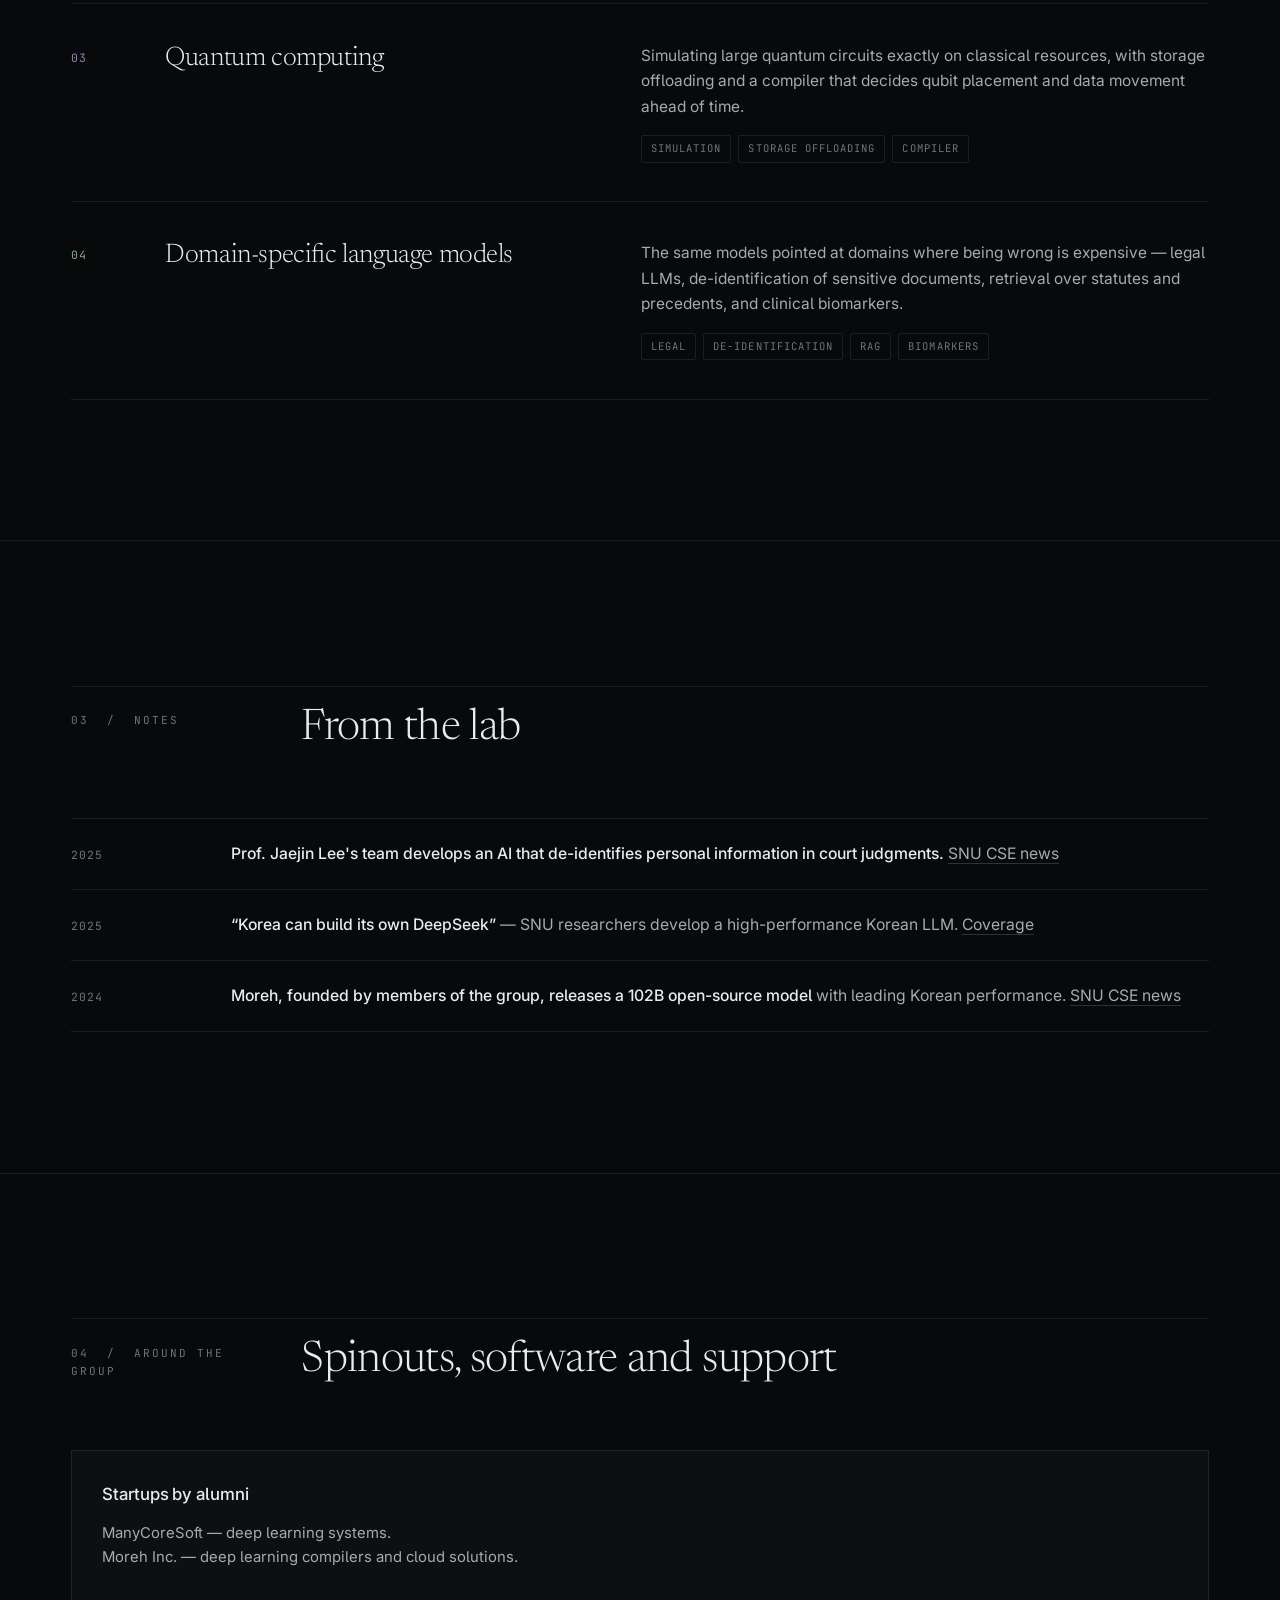
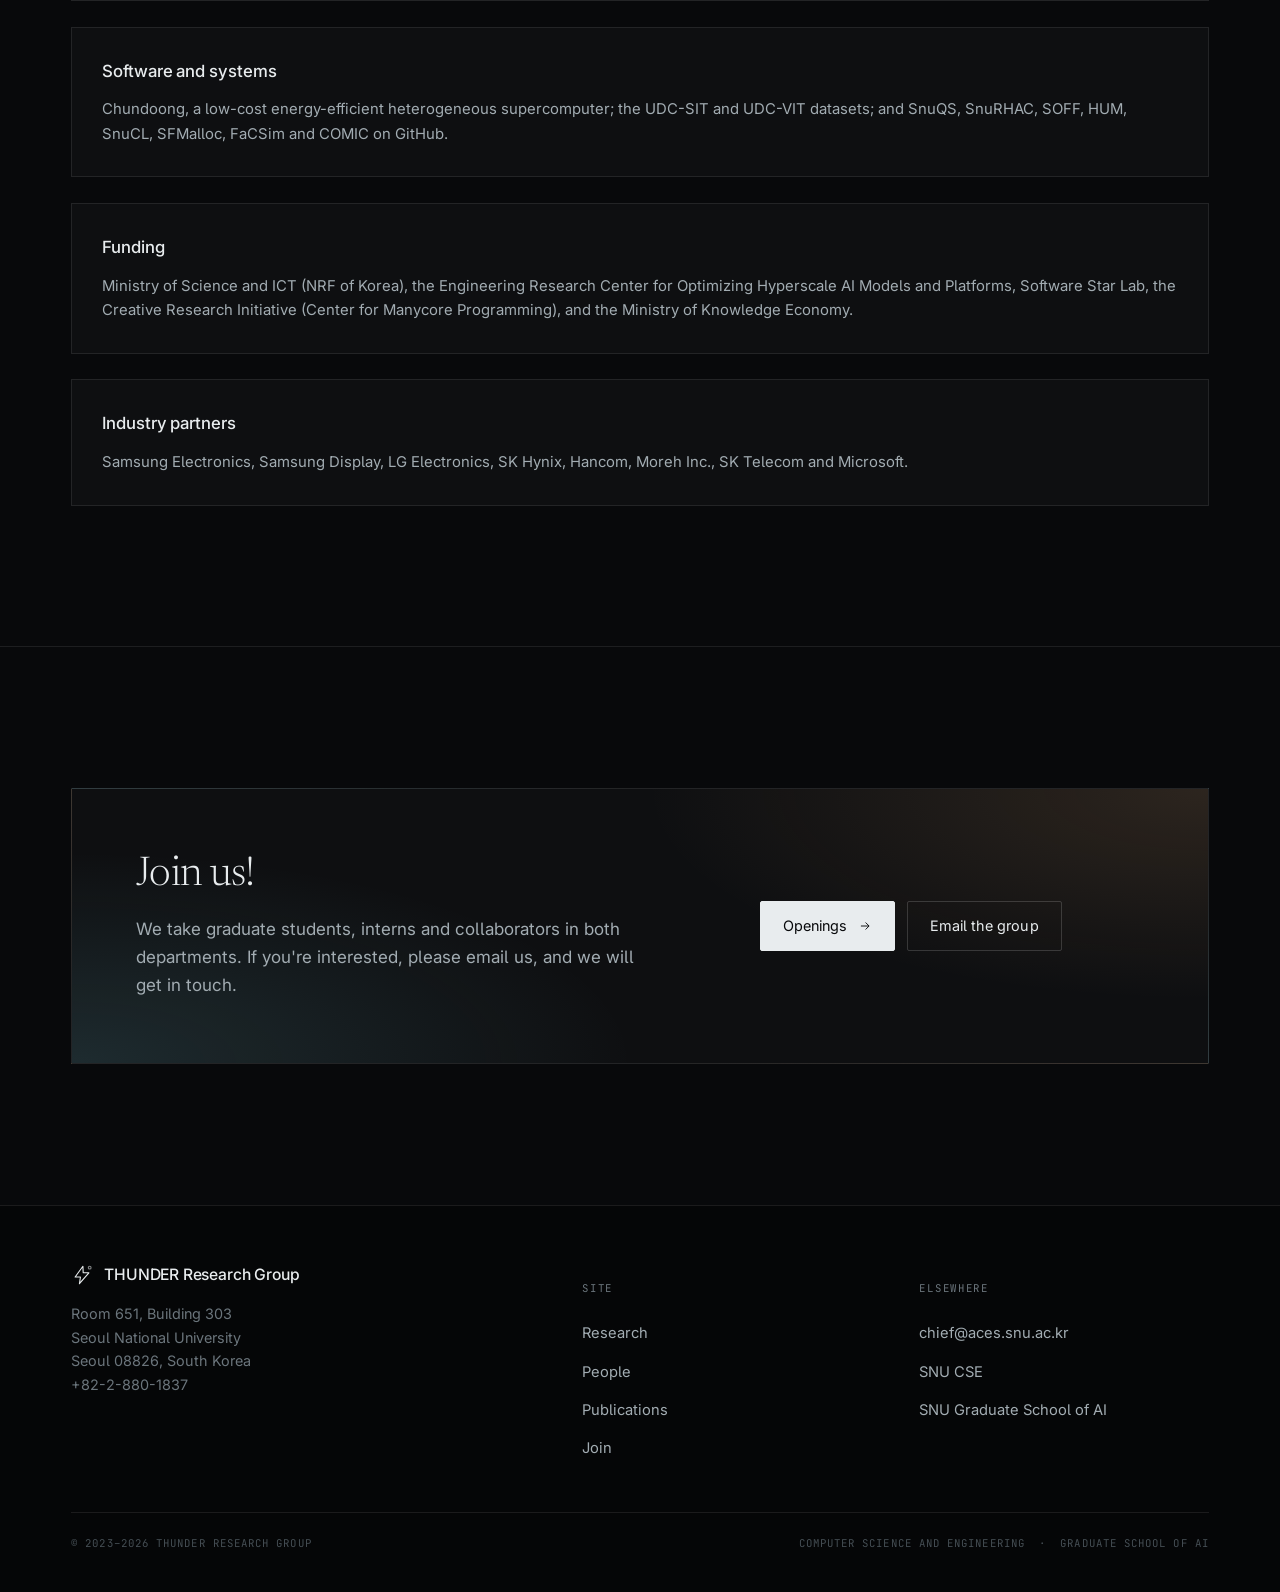
==== commit d13b2cbc: "refactor: updated content" ====
--- a/index.html
+++ b/index.html
@@ -57,14 +57,13 @@
       <span class="dot" aria-hidden="true"></span>
       <span class="eyebrow">Seoul National University</span>
       <span class="eyebrow" style="color:var(--ink-4)">/</span>
-      <span class="eyebrow">CSE &#183; Data Science</span>
+      <span class="eyebrow">CSE &#183; Graduate School of AI</span>
     </div>
 
     <h1 class="display">Accelerating <em>large-scale AI</em>, pragmatically.</h1>
 
     <p class="hero-lede">
-      THUNDER belongs to both the Department of Computer Science and Engineering in the College
-      of Engineering and the Department of Data Science in the Graduate School of Data Science at
+      THUNDER Research Group belongs to both the Department of Computer Science and Engineering and the Graduate School of AI at
       Seoul National University. Our goal is to accelerate the training and inference of large-scale
       AI models and to reduce their size. We also work on natural language processing from the
       perspective of deep learning. We emphasise pragmatic approaches.
@@ -81,7 +80,7 @@
 
   <div class="wrap">
     <div class="hero-strip">
-      <div class="strip-cell"><b>Two departments</b><p>Computer Science and Engineering, and Data Science, in one group.</p></div>
+      <div class="strip-cell"><b>Two departments</b><p>Computer Science and Engineering and the Graduate School of AI, in one group.</p></div>
       <div class="strip-cell"><b>Beyond the programming wall</b><p>Compilers, runtimes and systems that make heterogeneous machines usable.</p></div>
       <div class="strip-cell"><b>Korean-first LLMs</b><p>Datasets, tokenizers and models built for Korean from the ground up.</p></div>
       <div class="strip-cell"><b>Released software</b><p>SnuCL, SnuQS, SnuRHAC, SOFF, HUM and the UDC datasets are public.</p></div>
@@ -135,16 +134,16 @@
         </div>
 
         <ul>
-          <li><i>01</i><span><b>Automatic parallelization</b> — finding the best parallelization scheme for a DNN on multi-node, multi-GPU systems.</span></li>
-          <li><i>02</i><span><b>Memory beyond the GPU</b> — DeepUM and SnuRHAC use CUDA Unified Memory, host memory and SSDs to run past GPU capacity.</span></li>
-          <li><i>03</i><span><b>Frameworks for FPGAs</b> — SOFF synthesises OpenCL and CUDA for FPGAs without user annotations.</span></li>
-          <li><i>04</i><span><b>Quantum simulation</b> — SnuQS scales full-state circuit simulation using storage devices.</span></li>
+          <li><i>01</i><span><b>Heterogeneous accelerators</b> — communication across mixed NVIDIA and AMD GPUs, CUDA Unified Memory, and AI computation on NPUs and FPGAs.</span></li>
+          <li><i>02</i><span><b>Kernel-level optimization</b> — Tensor Core FFT and convolution, GEMM on NPUs, and FPGA–GPU hybrid execution.</span></li>
+          <li><i>03</i><span><b>Distributed inference</b> — MoE serving, cluster energy tracking, and scheduling tuned to real usage patterns.</span></li>
+          <li><i>04</i><span><b>Quantum–classical hybrid</b> — exact simulation of large circuits on classical resources, with storage offloading.</span></li>
         </ul>
       </article>
 
       <!-- DS -->
       <article class="division ds" data-reveal style="--d:110ms">
-        <div class="division-idx">DATA SCIENCE</div>
+        <div class="division-idx">Graduate School of AI</div>
         <h3>Large language models, in Korean</h3>
         <p class="desc">
           Datasets, tokenizers and models for a language the leaderboards were not built for —
@@ -167,10 +166,10 @@
         </div>
 
         <ul>
-          <li><i>01</i><span><b>Korean datasets</b> — web crawling, de-identification and de-duplication at scale for LLM training.</span></li>
-          <li><i>02</i><span><b>Korean tokenizers</b> — Thunder-Tok and morpheme-aware tokenization that cuts tokens per word.</span></li>
-          <li><i>03</i><span><b>Korean language models</b> — Thunder-LLM, adapted to Korean with minimal resources.</span></li>
-          <li><i>04</i><span><b>Benchmarks</b> — Thunder-NUBench and Thunder-KoNUBench for what the models still cannot do.</span></li>
+          <li><i>01</i><span><b>Efficient generation</b> — parallel token generation, diffusion language models, and tokenizers that cut token counts.</span></li>
+          <li><i>02</i><span><b>Long context &amp; multimodal</b> — positional encoding and attention sinks, extended to medical imaging, ECG and EMR.</span></li>
+          <li><i>03</i><span><b>Evaluation</b> — Korean benchmarks, and negation understanding in language and vision-language models.</span></li>
+          <li><i>04</i><span><b>Domain-specific models</b> — legal LLMs, de-identification, RAG over statutes, and clinical biomarkers.</span></li>
         </ul>
       </article>
 
@@ -199,10 +198,8 @@
         <div class="n">01</div>
         <h3>Execution platforms for deep learning</h3>
         <div class="body">
-          <p>Automatic parallelization of DNN models across multi-node, multi-GPU systems; DeepUM and
-          SnuRHAC for memory and cluster transparency; DeepCuts for kernel generation; and a full-stack
-          deep learning framework for FPGAs.</p>
-          <div class="tags"><span class="tag">Parallelization</span><span class="tag">Unified memory</span><span class="tag">FPGA</span><span class="tag">Kernels</span></div>
+          <p>Communication across mixed NVIDIA and AMD GPUs, CPU and GPU memory through CUDA Unified Memory, AI computation on NPUs and FPGAs, and distributed inference on clusters that are shared and metered.</p>
+          <div class="tags"><span class="tag">Heterogeneous accelerators</span><span class="tag">Tensor Core</span><span class="tag">MoE inference</span><span class="tag">Scheduling</span></div>
         </div>
       </article>
 
@@ -210,9 +207,8 @@
         <div class="n">02</div>
         <h3>Large language models</h3>
         <div class="body">
-          <p>Korean datasets, tokenizers and language models built from scratch, along with the training
-          techniques, energy characterisation and compression needed to make them affordable.</p>
-          <div class="tags"><span class="tag">Korean data</span><span class="tag">Tokenizers</span><span class="tag">Compression</span><span class="tag">Energy</span></div>
+          <p>Parallel token generation and diffusion language models, long-context and multimodal training, tokenizers that cut token counts, and benchmarks that still mean something next year.</p>
+          <div class="tags"><span class="tag">Parallel decoding</span><span class="tag">Long context</span><span class="tag">Tokenizers</span><span class="tag">Evaluation</span></div>
         </div>
       </article>
 
@@ -220,23 +216,20 @@
         <div class="n">03</div>
         <h3>Quantum computing</h3>
         <div class="body">
-          <p>An end-to-end software stack — compiler, runtime and simulator. SnuQS simulated a 42-qubit
-          quantum supremacy circuit on a workstation with NVMe SSDs and HDDs, 256 times larger than a
-          conventional full-state simulator.</p>
-          <div class="tags"><span class="tag">SnuQS</span><span class="tag">Full-state simulation</span><span class="tag">Storage I/O</span></div>
+          <p>Simulating large quantum circuits exactly on classical resources, with storage offloading and a compiler that decides qubit placement and data movement ahead of time.</p>
+          <div class="tags"><span class="tag">Simulation</span><span class="tag">Storage offloading</span><span class="tag">Compiler</span></div>
         </div>
       </article>
 
       <article class="area" data-area="vision" data-reveal>
         <div class="n">04</div>
-        <h3>Under-display camera image restoration</h3>
+        <h3>Domain-specific language models</h3>
         <div class="body">
-          <p>Cameras placed beneath a display lose light and gain diffraction. We build real-world
-          datasets — UDC-SIT and UDC-VIT — and deep learning restoration methods that work on them
-          rather than on synthetic degradation.</p>
-          <div class="tags"><span class="tag">UDC-SIT</span><span class="tag">UDC-VIT</span><span class="tag">Restoration</span></div>
-        </div>
-      </article>
+          <p>The same models pointed at domains where being wrong is expensive — legal LLMs, de-identification of sensitive documents, retrieval over statutes and precedents, and clinical biomarkers.</p>
+          <div class="tags"><span class="tag">Legal</span><span class="tag">De-identification</span><span class="tag">RAG</span><span class="tag">Biomarkers</span></div>
+        </div>
+      </article>
+
     </div>
   </div>
 </section>
@@ -289,8 +282,7 @@
       </div>
       <div class="card" data-reveal>
         <h4>Industry partners</h4>
-        <p>Samsung Electronics, Samsung Display, LG Electronics, SK Hynix, Hancom
-        (&#54620;&#44544;&#44284; &#52964;&#54364;&#53552;), Moreh Inc., SK Telecom and Microsoft.</p>
+        <p>Samsung Electronics, Samsung Display, LG Electronics, SK Hynix, Hancom, Moreh Inc., SK Telecom and Microsoft.</p>
       </div>
     </div>
   </div>
@@ -301,10 +293,9 @@
   <div class="wrap">
     <div class="cta" data-reveal>
       <div>
-        <h2>Come work on the layer nobody sees.</h2>
+        <h2>Join us!</h2>
         <p>
-          We take graduate students, interns and collaborators in both departments — systems people
-          who want to know what the models need, and model people who want to know what the machine can do.
+          We take graduate students, interns and collaborators in both departments. If you're interested, please email us, and we will get in touch.
         </p>
       </div>
       <div style="display:flex;flex-wrap:wrap;gap:12px">
@@ -353,13 +344,13 @@
         <ul>
           <li><a href="mailto:chief@aces.snu.ac.kr">chief@aces.snu.ac.kr</a></li>
           <li><a href="https://cse.snu.ac.kr/" rel="noopener">SNU CSE</a></li>
-          <li><a href="https://gsds.snu.ac.kr/" rel="noopener">SNU Data Science</a></li>
+          <li><a href="https://gsds.snu.ac.kr/" rel="noopener">SNU Graduate School of AI</a></li>
         </ul>
       </div>
     </div>
     <div class="footer-base">
       <span>&copy; 2023&#8211;<span data-year>2026</span> THUNDER Research Group</span>
-      <span>Computer Science and Engineering &nbsp;·&nbsp; Data Science</span>
+      <span>Computer Science and Engineering &nbsp;·&nbsp; Graduate School of AI</span>
     </div>
   </div>
 </footer>
--- a/assets/css/style.css
+++ b/assets/css/style.css
@@ -345,8 +345,8 @@
   margin: 16px 0 14px;
 }
 .division p.desc { color: var(--ink-2); font-size: .975rem; max-width: 46ch; }
-.division .figure { margin: 30px 0 26px; }
-.division ul { margin-top: auto; padding-top: 26px; border-top: var(--rule) solid var(--line); }
+.division .figure { margin: 30px 0 34px; }
+.division ul { margin-top: auto; padding-top: 38px; border-top: var(--rule) solid var(--line); }
 .division li {
   display: flex; align-items: baseline; gap: 14px;
   padding: 11px 0;
@@ -391,6 +391,7 @@
   font-family: var(--mono); font-size: .66rem; letter-spacing: .1em; text-transform: uppercase;
   padding: 4px 9px; border: var(--rule) solid var(--line); border-radius: 2px; color: var(--ink-3);
 }
+.tag.award { color: var(--ds); border-color: color-mix(in srgb, var(--ds) 45%, transparent); }
 [data-area="systems"]   { --tone: var(--area-systems); }
 [data-area="lm"]        { --tone: var(--area-lm); }
 [data-area="quantum"]   { --tone: var(--area-quantum); }
@@ -400,6 +401,91 @@
 .area.ds { --tone: var(--ds); }
 .area .n { color: color-mix(in srgb, var(--tone, var(--cs)) 70%, var(--ink-4)); }
 
+/* ---------- Projects ----------
+   A named system (DeepUM, SnuQS…) or a research thrust, given a spec-sheet
+   layout: identity on the left, argument on the right, hard numbers pulled
+   out of the prose where the old site buried them.                          */
+.projects { display: grid; gap: var(--rule); background: var(--line); border-block: var(--rule) solid var(--line); }
+.project {
+  display: grid; gap: 22px;
+  /* left padding clears the accent bar that grows on hover */
+  padding: clamp(28px, 3.4vw, 46px) clamp(18px, 2vw, 30px)
+           clamp(28px, 3.4vw, 46px) clamp(26px, 2.8vw, 42px);
+  background: var(--bg);
+  position: relative;
+}
+@media (min-width: 940px) {
+  .project { grid-template-columns: minmax(0, 250px) minmax(0, 1fr); column-gap: clamp(34px, 5vw, 76px); }
+  .project-side { position: sticky; top: 96px; align-self: start; }
+}
+.project::before {
+  content: ""; position: absolute; left: 0; top: 0; width: 3px; height: 0;
+  background: var(--tone, var(--cs)); opacity: .75;
+  transition: height .6s var(--ease);
+}
+.project:hover::before, .project:focus-within::before { height: 100%; }
+
+.project-idx {
+  font-family: var(--mono); font-size: .69rem; letter-spacing: .18em;
+  color: color-mix(in srgb, var(--tone, var(--cs)) 80%, var(--ink-3));
+}
+.project h3 {
+  margin-top: 10px;
+  font-family: var(--serif); font-weight: 300; letter-spacing: -.015em;
+  font-size: clamp(1.35rem, 2.2vw, 1.8rem); line-height: 1.18;
+}
+.project h3 .sys { font-family: var(--mono); font-weight: 400; font-size: .82em; letter-spacing: -.01em; }
+.project-role { margin-top: 10px; font-size: .9rem; color: var(--ink-3); max-width: 32ch; }
+
+.project-body { color: var(--ink-2); font-size: .975rem; max-width: 68ch; }
+.project-body p + p { margin-top: 15px; }
+
+/* a project stated as directions rather than prose */
+.project-body ul { margin-top: 15px; display: grid; gap: 11px; }
+.project-body li {
+  position: relative; padding-left: 20px;
+  font-size: .93rem; color: var(--ink-2);
+}
+.project-body li::before {
+  content: ""; position: absolute; left: 0; top: .66em;
+  width: 8px; height: var(--rule);
+  background: var(--tone, var(--ink-4)); opacity: .85;
+}
+.project-body li b { color: var(--ink); font-weight: 450; }
+.project-body li .sub { display: block; margin-top: 4px; color: var(--ink-3); font-size: .95em; }
+
+.metrics {
+  margin: 24px 0 0; padding: 0;
+  display: grid; gap: 1px;
+  grid-template-columns: repeat(auto-fit, minmax(148px, 1fr));
+  background: var(--line); border: var(--rule) solid var(--line);
+}
+.metrics > div { background: var(--bg); padding: 14px 16px; }
+.metrics dt {
+  font-family: var(--mono); font-size: .62rem; letter-spacing: .13em;
+  text-transform: uppercase; color: var(--ink-4);
+}
+.metrics dd {
+  margin: 7px 0 0; font-size: 1.45rem; line-height: 1.1; font-weight: 450;
+  color: var(--tone, var(--ink)); font-variant-numeric: tabular-nums;
+  letter-spacing: -.02em;
+}
+.metrics dd span { display: block; margin-top: 5px; font-size: .74rem; font-weight: 400; color: var(--ink-3); letter-spacing: 0; }
+
+.project-links { display: flex; flex-wrap: wrap; gap: 10px; margin-top: 22px; }
+.project-links a {
+  font-family: var(--mono); font-size: .66rem; letter-spacing: .1em; text-transform: uppercase;
+  padding: 6px 11px; border: var(--rule) solid var(--line); border-radius: 2px;
+  color: var(--ink-3);
+  transition: color .25s var(--ease), border-color .25s var(--ease), background .25s var(--ease);
+}
+.project-links a:hover { color: var(--ink); border-color: var(--line-2); background: var(--panel); }
+.project-links a.is-paper { color: color-mix(in srgb, var(--tone, var(--cs)) 80%, var(--ink-2)); border-color: color-mix(in srgb, var(--tone, var(--cs)) 32%, var(--line)); }
+@media (min-width: 940px) { .project-links { margin-top: 20px; } }
+
+/* a publication row that has just been jumped to from a project */
+.pub:target { background: var(--panel); box-shadow: inset 3px 0 0 var(--tone, var(--cs)); }
+
 /* ---------- Cards / lists ---------- */
 .cards { display: grid; gap: clamp(18px, 2vw, 26px); }
 @media (min-width: 760px)  { .cards.c2 { grid-template-columns: repeat(2, 1fr); } }
@@ -457,6 +543,16 @@
 }
 .filter:hover { color: var(--ink); border-color: var(--line-2); }
 .filter[aria-pressed="true"] { color: var(--bg); background: var(--ink); border-color: var(--ink); }
+
+/* the People page uses the same pills as section navigation rather than filters.
+   Deliberately not sticky: the pills wrap to several rows on a narrow screen,
+   and a stuck bar that tall covers the very headings it jumps to.            */
+a.filter { display: inline-flex; align-items: center; text-decoration: none; }
+/* the jump should read as instant, so these settle faster than the hover fade */
+.filters[data-section-nav] .filter { transition-duration: .12s; }
+a.filter[aria-current="true"] { color: var(--bg); background: var(--ink); border-color: var(--ink); }
+/* land the heading clear of the fixed header */
+.sec-head[id] { scroll-margin-top: 104px; }
 .filter[data-filter="systems"]   { --tone: var(--area-systems); }
 .filter[data-filter="lm"]        { --tone: var(--area-lm); }
 .filter[data-filter="quantum"]   { --tone: var(--area-quantum); }
@@ -480,14 +576,25 @@
 }
 .person:hover { background: var(--bg-elev); }
 .person .avatar {
-  width: 54px; height: 54px; border-radius: 50%;
-  display: grid; place-items: center; margin-bottom: 12px;
+  width: 72px; height: 72px; border-radius: 50%;
+  display: grid; place-items: center; margin-bottom: 14px;
   border: var(--rule) solid var(--line-2);
-  font-family: var(--serif); font-size: 1.15rem; color: var(--ink-2);
+  font-family: var(--serif); font-size: 1.35rem; color: var(--ink-2);
   background: var(--panel);
-}
-.person.cs .avatar { border-color: color-mix(in srgb, var(--cs) 55%, transparent); color: var(--cs); }
+  flex: none;
+}
+/* a real portrait fills the ring; initials stay the fallback for anyone without one */
+.person .avatar.has-photo { overflow: hidden; background: var(--bg-sunken); }
+.person .avatar img {
+  width: 100%; height: 100%; border-radius: 50%;
+  object-fit: cover; object-position: 50% 22%;
+  filter: saturate(.92) contrast(1.02);
+  transition: filter .4s var(--ease), transform .5s var(--ease);
+}
+.person:hover .avatar img { filter: saturate(1) contrast(1); transform: scale(1.04); }
+.person.cs .avatar, .person.cse .avatar { border-color: color-mix(in srgb, var(--cs) 55%, transparent); color: var(--cs); }
 .person.ds .avatar { border-color: color-mix(in srgb, var(--ds) 55%, transparent); color: var(--ds); }
+.person.ep .avatar { border-color: color-mix(in srgb, var(--area-quantum) 55%, transparent); color: var(--area-quantum); }
 .person h4 { font-size: 1.02rem; font-weight: 500; }
 .person h4 .kr { color: var(--ink-3); font-weight: 400; font-size: .85em; }
 .person .role { font-family: var(--mono); font-size: .67rem; letter-spacing: .13em; text-transform: uppercase; color: var(--ink-3); }
@@ -495,6 +602,65 @@
 .person .links { margin-top: auto; padding-top: 16px; display: flex; gap: 14px; }
 .person .links a { font-size: .78rem; color: var(--ink-3); border-bottom: var(--rule) solid var(--line); }
 .person .links a:hover { color: var(--ink); border-color: var(--line-2); }
+
+/* ---------- Alumni roster ----------
+   Tabular by nature: when they left, who, what they wrote, where they went.
+   Four columns on desktop, stacked with the name first on a phone.          */
+.roster { border-top: var(--rule) solid var(--line); }
+.roster-row, .roster-head {
+  display: grid; gap: 4px 26px;
+  grid-template-columns: minmax(0, 1fr);
+  padding: 16px 0;
+  border-bottom: var(--rule) solid var(--line);
+}
+@media (min-width: 900px) {
+  .roster-row, .roster-head {
+    grid-template-columns: 148px 200px minmax(0, 1fr) 210px;
+    align-items: baseline;
+    padding: 14px 0;
+  }
+}
+.roster-head {
+  padding: 10px 0; border-bottom-color: var(--line-2);
+  position: sticky; top: 69px; z-index: 5;
+  background: color-mix(in srgb, var(--bg) 94%, transparent);
+  backdrop-filter: blur(8px); -webkit-backdrop-filter: blur(8px);
+}
+.roster-head span {
+  font-family: var(--mono); font-size: .61rem; letter-spacing: .14em;
+  text-transform: uppercase; color: var(--ink-4);
+}
+@media (max-width: 899px) { .roster-head { display: none; } }
+.roster-row { transition: background .3s var(--ease); }
+.roster-row:hover { background: var(--bg-elev); }
+
+.ros-when {
+  font-family: var(--mono); font-size: .69rem; letter-spacing: .05em;
+  color: var(--ink-3); font-variant-numeric: tabular-nums;
+}
+.ros-when b { display: inline-block; min-width: 3.4em; color: var(--ink-2); font-weight: 400; }
+.ros-who { font-size: .95rem; color: var(--ink); }
+.ros-who .alt { color: var(--ink-3); font-size: .84em; }
+.ros-what { font-size: .89rem; color: var(--ink-2); }
+.ros-next { font-size: .85rem; color: var(--ink-3); }
+@media (max-width: 899px) {
+  .ros-who { order: -1; font-weight: 500; }
+  .ros-what { margin-top: 4px; }
+}
+
+/* a degree changes: give the eye a place to rest */
+.roster-group {
+  padding: 30px 0 12px; border-bottom: var(--rule) solid var(--line);
+  display: flex; align-items: baseline; gap: 14px;
+}
+.roster-group h4 {
+  font-family: var(--serif); font-weight: 300; letter-spacing: -.01em;
+  font-size: 1.2rem; color: var(--ink);
+}
+.roster-group .count {
+  font-family: var(--mono); font-size: .64rem; letter-spacing: .12em;
+  text-transform: uppercase; color: var(--ink-4);
+}
 
 /* ---------- Photo gallery ---------- */
 .gallery {
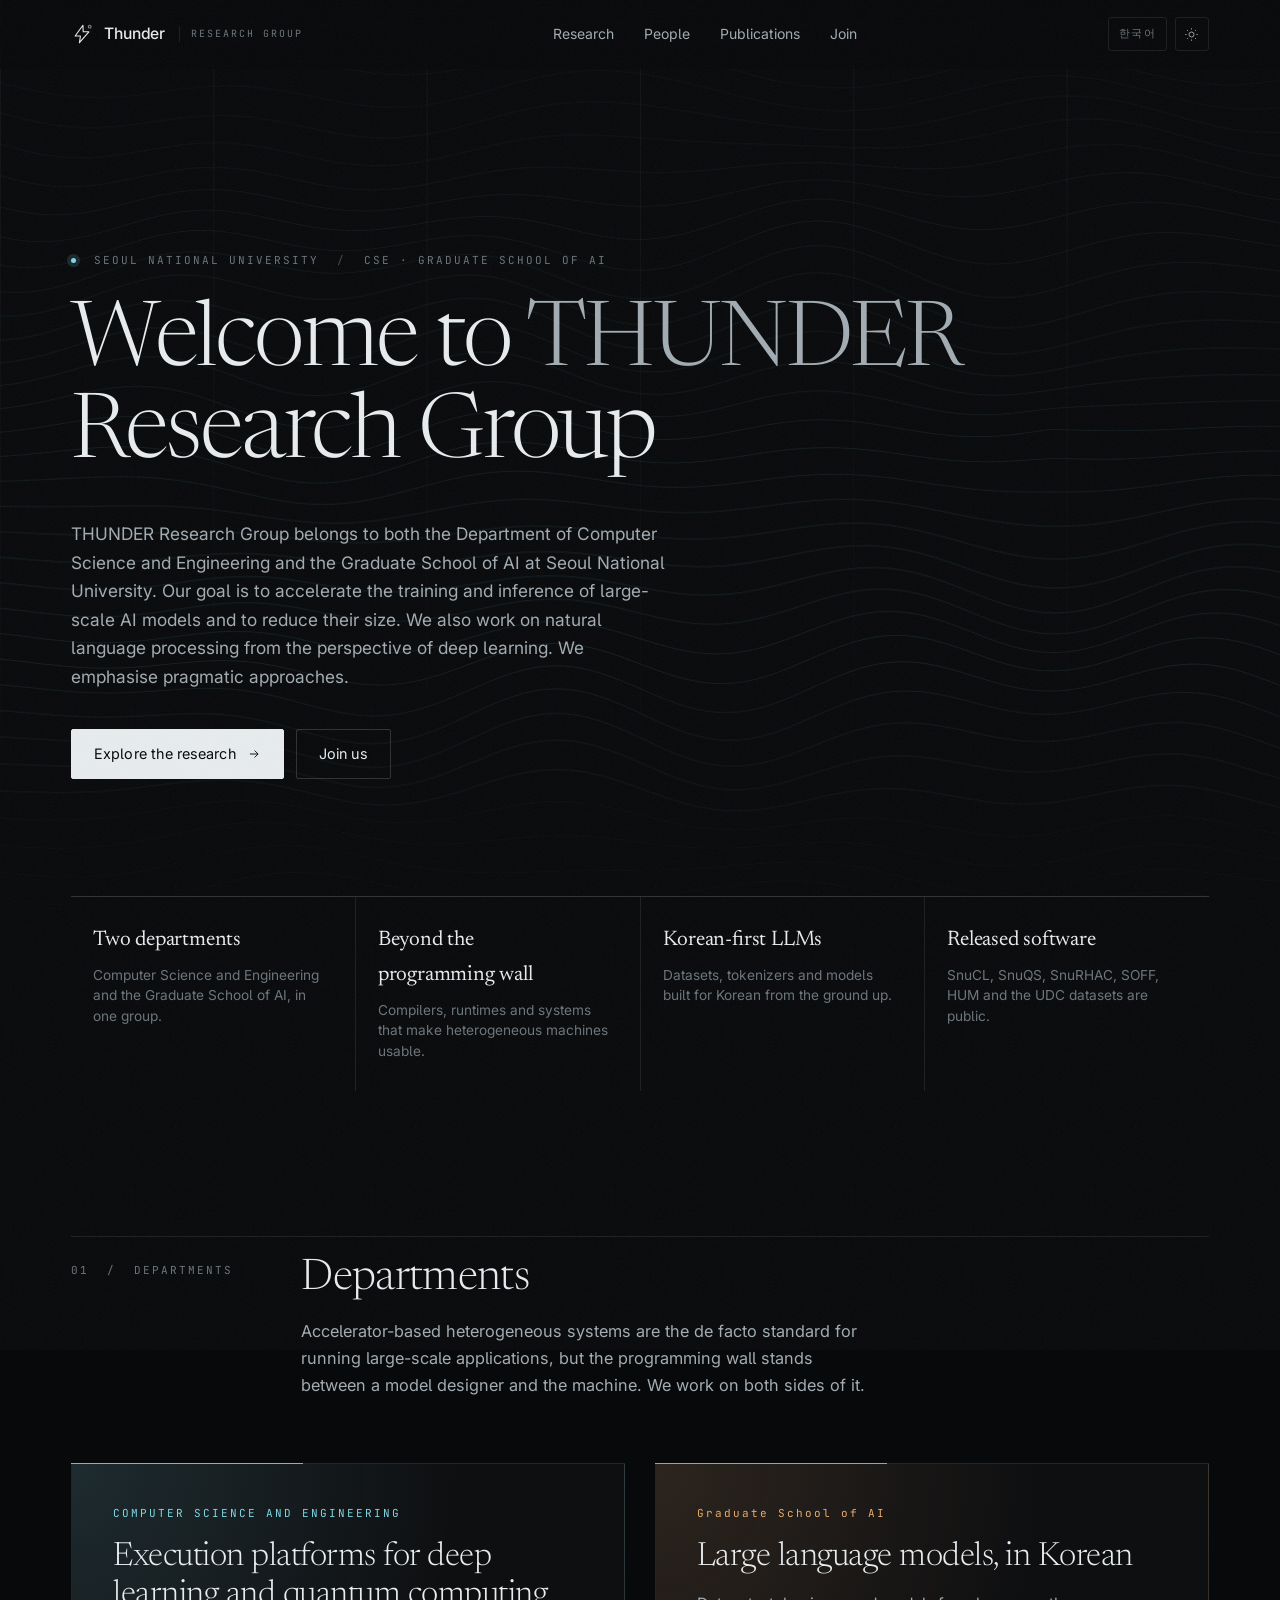
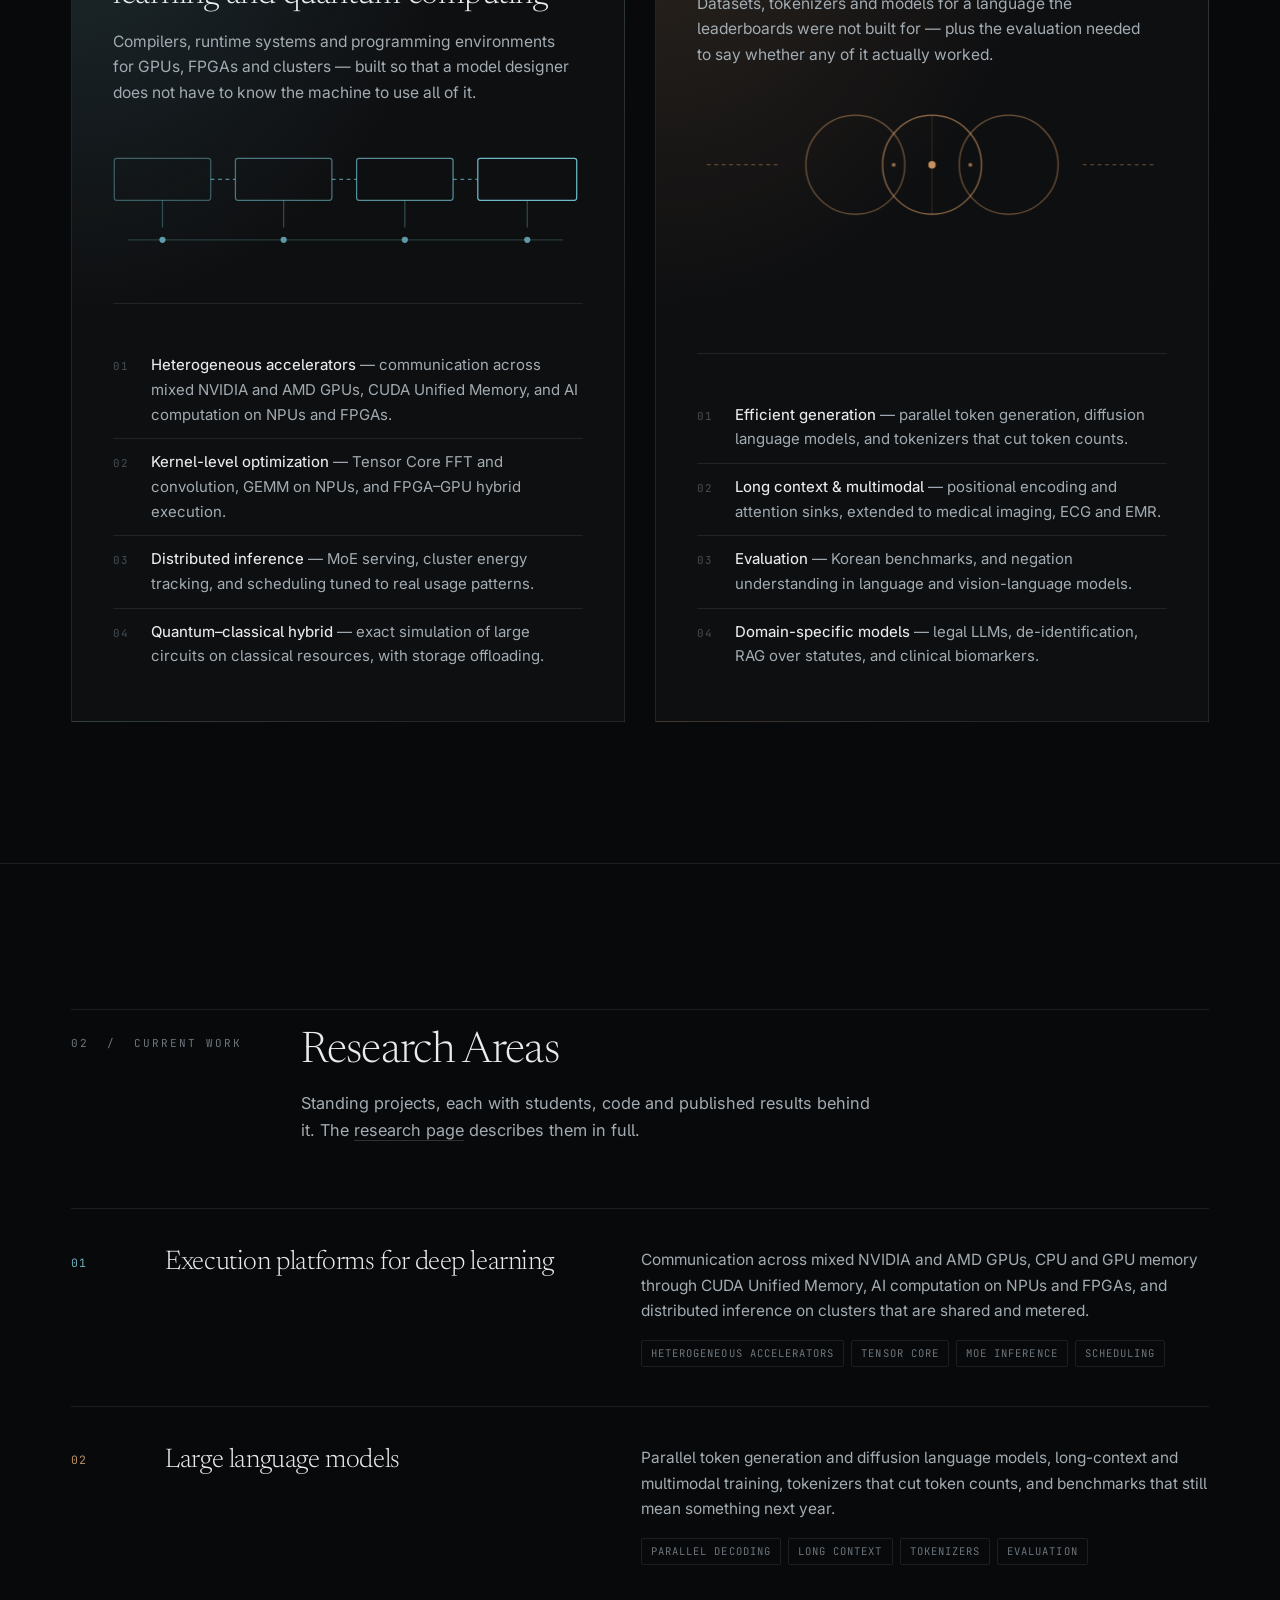
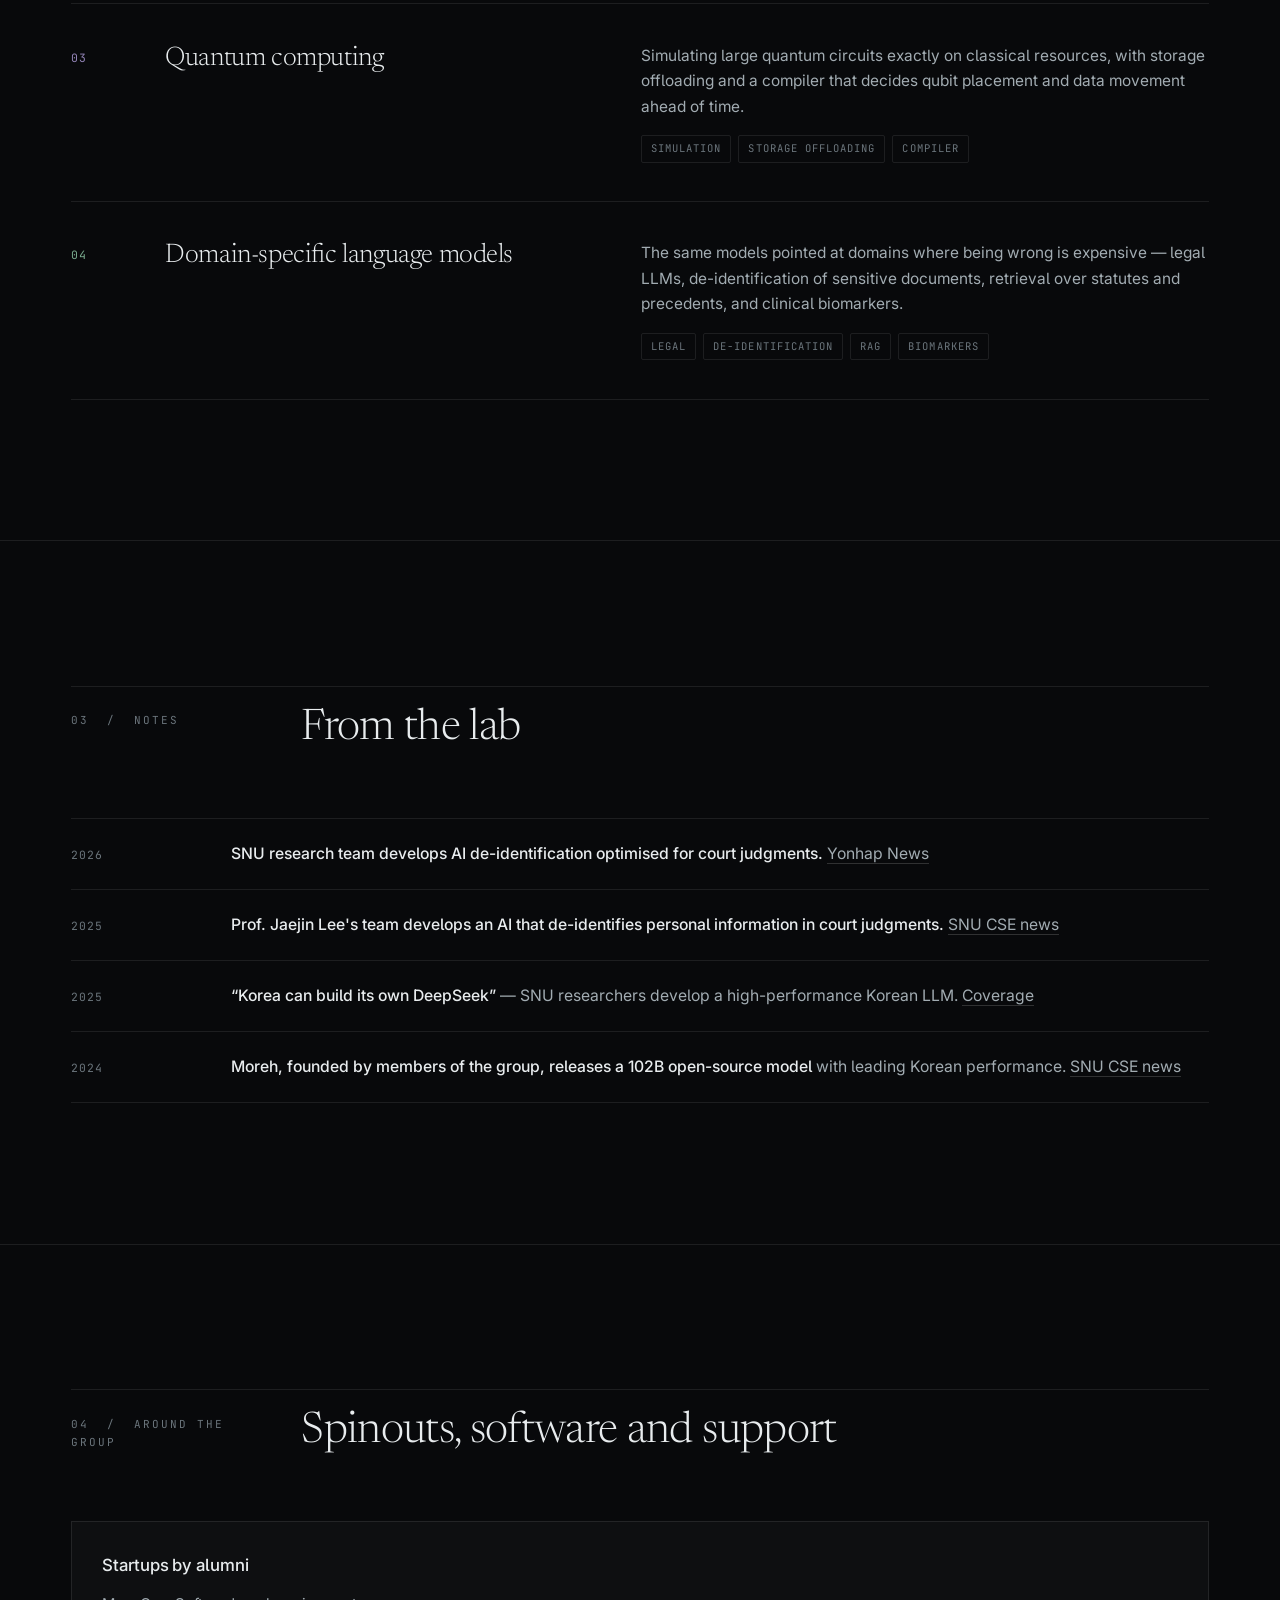
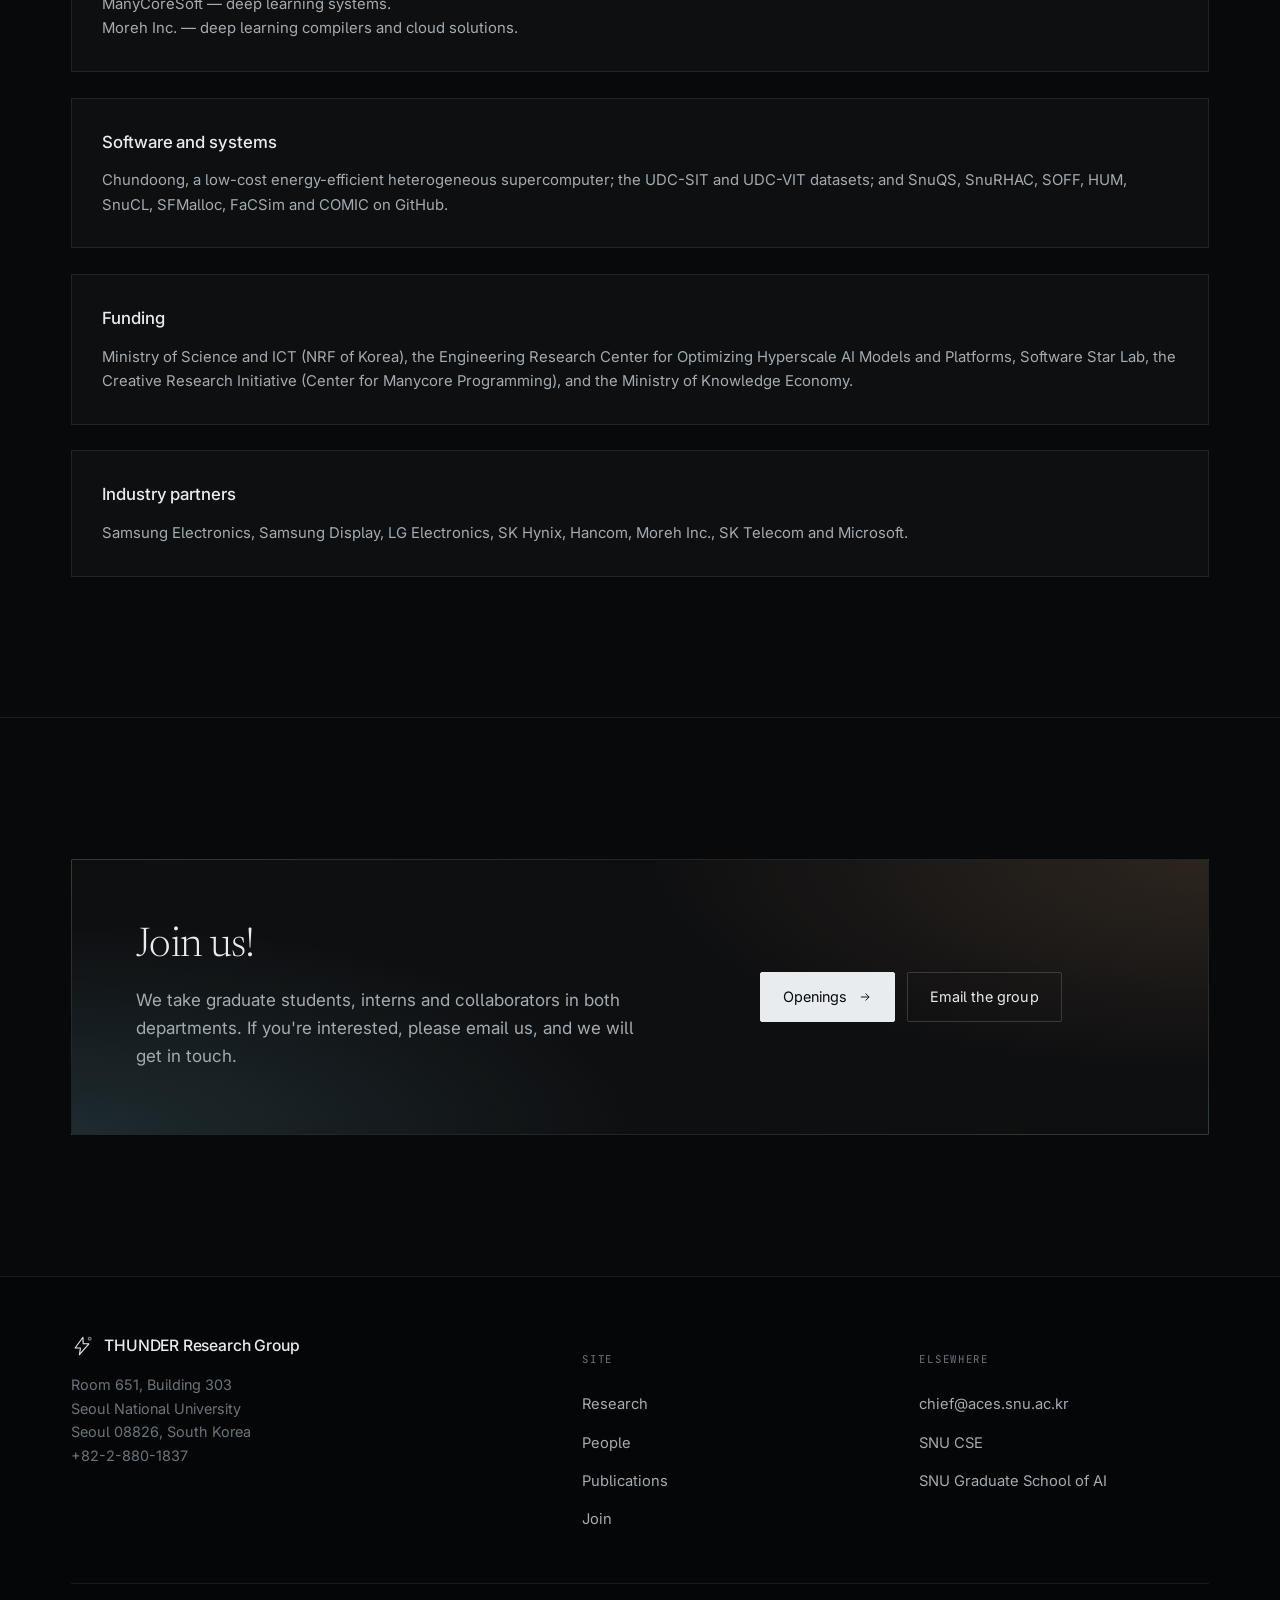
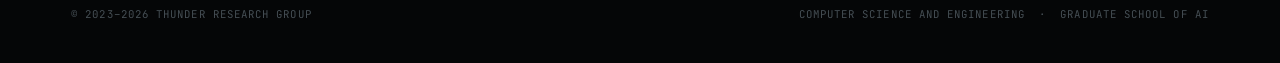
==== commit eaeda821: "refactor: content update" ====
--- a/index.html
+++ b/index.html
@@ -10,6 +10,9 @@
 <link href="https://fonts.googleapis.com/css2?family=Inter:wght@400;450;500&family=JetBrains+Mono:wght@400&family=Newsreader:ital,opsz,wght@0,6..72,300;0,6..72,400;1,6..72,300&display=swap" rel="stylesheet">
 <link rel="stylesheet" href="assets/css/style.css">
 <link rel="icon" href="data:image/svg+xml,%3Csvg xmlns='http://www.w3.org/2000/svg' viewBox='0 0 24 24'%3E%3Cpath d='M13 2 4 14h6l-1 8 9-12h-6z' fill='%237fd7e6'/%3E%3C/svg%3E">
+<script>/* apply the saved theme before first paint, otherwise every page load
+   flashes the default dark and fades to light */
+try{var t=localStorage.getItem('trg-theme');if(t)document.documentElement.setAttribute('data-theme',t)}catch(e){}</script>
 </head>
 <body>
 
@@ -60,7 +63,7 @@
       <span class="eyebrow">CSE &#183; Graduate School of AI</span>
     </div>
 
-    <h1 class="display">Accelerating <em>large-scale AI</em>, pragmatically.</h1>
+    <h1 class="display">Welcome to <em>THUNDER</em> Research Group</h1>
 
     <p class="hero-lede">
       THUNDER Research Group belongs to both the Department of Computer Science and Engineering and the Graduate School of AI at
@@ -74,7 +77,7 @@
         Explore the research
         <svg viewBox="0 0 24 24" fill="none" stroke="currentColor" stroke-width="1.6" aria-hidden="true"><path d="M5 12h14M13 6l6 6-6 6"/></svg>
       </a>
-      <a class="btn btn-ghost" href="join.html">Work with us</a>
+      <a class="btn btn-ghost" href="join.html">Join us</a>
     </div>
   </div>
 
@@ -95,7 +98,7 @@
       <div class="rule" aria-hidden="true"></div>
       <div class="eyebrow">01 &nbsp;/&nbsp; Departments</div>
       <div>
-        <h2 class="sec-title">One group, two departments</h2>
+        <h2 class="sec-title">Departments</h2>
         <p class="sec-lede" style="margin-top:14px">
           Accelerator-based heterogeneous systems are the de facto standard for running large-scale
           applications, but the programming wall stands between a model designer and the machine.
@@ -184,7 +187,7 @@
       <div class="rule" aria-hidden="true"></div>
       <div class="eyebrow">02 &nbsp;/&nbsp; Current work</div>
       <div>
-        <h2 class="sec-title">Four areas of research</h2>
+        <h2 class="sec-title">Research Areas</h2>
         <p class="sec-lede" style="margin-top:14px">
           Standing projects, each with students, code and published results behind it.
           The <a href="research.html" style="color:var(--ink-2);border-bottom:1px solid var(--line-2)">research page</a>
@@ -247,6 +250,7 @@
     </div>
 
     <div class="news">
+      <div class="news-item" data-reveal><time>2026</time><p><b>SNU research team develops AI de-identification optimised for court judgments.</b> <a href="https://www.yna.co.kr/view/AKR20260929092100004" rel="noopener" style="border-bottom:1px solid var(--line-2)">Yonhap News</a></p></div>
       <div class="news-item" data-reveal><time>2025</time><p><b>Prof. Jaejin Lee's team develops an AI that de-identifies personal information in court judgments.</b> <a href="https://cse.snu.ac.kr/en/community/news/1192" rel="noopener" style="border-bottom:1px solid var(--line-2)">SNU CSE news</a></p></div>
       <div class="news-item" data-reveal><time>2025</time><p><b>&#8220;Korea can build its own DeepSeek&#8221;</b> — SNU researchers develop a high-performance Korean LLM. <a href="https://n.news.naver.com/article/584/0000033143" rel="noopener" style="border-bottom:1px solid var(--line-2)">Coverage</a></p></div>
       <div class="news-item" data-reveal><time>2024</time><p><b>Moreh, founded by members of the group, releases a 102B open-source model</b> with leading Korean performance. <a href="https://cse.snu.ac.kr/community/news/1182" rel="noopener" style="border-bottom:1px solid var(--line-2)">SNU CSE news</a></p></div>
--- a/assets/css/style.css
+++ b/assets/css/style.css
@@ -147,6 +147,7 @@
   .sec-head { grid-template-columns: 190px minmax(0, 1fr); column-gap: 40px; align-items: start; }
   .sec-head .eyebrow { padding-top: .55em; }
   .sec-head .rule { grid-column: 1 / -1; order: -1; }
+  .sec-head:not(:has(.eyebrow)) { grid-template-columns: minmax(0, 1fr); }
 }
 
 /* ---------- Header ---------- */
@@ -187,7 +188,6 @@
   content: ""; position: absolute; left: 13px; right: 13px; bottom: 2px;
   height: var(--rule); background: currentColor;
   transform: scaleX(0); transform-origin: left; opacity: .5;
-  transition: transform .35s var(--ease);
 }
 .nav a:hover { color: var(--ink); }
 .nav a:hover::after { transform: scaleX(1); }
@@ -202,7 +202,8 @@
   transition: color .25s var(--ease), border-color .25s var(--ease), background .25s var(--ease);
 }
 .lang-btn:hover { color: var(--ink); border-color: var(--line-2); background: var(--panel); }
-html[lang="ko"] .sec-title, html[lang="ko"] h1.display, html[lang="ko"] .page-head h1 { letter-spacing: -.02em; }
+/* the hero title is the same English line on both sites, so it keeps the base tracking */
+html[lang="ko"] .sec-title, html[lang="ko"] .page-head h1 { letter-spacing: -.02em; }
 html[lang="ko"] .lede, html[lang="ko"] .sec-lede, html[lang="ko"] .hero-lede { word-break: keep-all; }
 /* Korean serif faces have no true italic — synthesised oblique looks wrong, so keep it upright */
 html[lang="ko"] h1.display em, html[lang="ko"] .sec-title em, html[lang="ko"] .page-head h1 em { font-style: normal; }
@@ -271,7 +272,7 @@
   letter-spacing: -.028em;
   max-width: 17ch;
 }
-h1.display em { font-style: italic; color: var(--ink-2); }
+h1.display em { font-style: normal; color: var(--ink-2); }
 .hero-lede {
   margin-top: clamp(26px, 3vw, 38px);
   max-width: 54ch;
@@ -308,8 +309,7 @@
   font-size: .9rem; letter-spacing: .005em;
   transition: background .3s var(--ease), color .3s var(--ease), border-color .3s var(--ease), transform .3s var(--ease);
 }
-.btn svg { width: 14px; height: 14px; transition: transform .35s var(--ease); }
-.btn:hover svg { transform: translateX(3px); }
+.btn svg { width: 14px; height: 14px; }
 .btn-primary { background: var(--ink); color: var(--bg); border-color: var(--ink); }
 .btn-primary:hover { background: transparent; color: var(--ink); border-color: var(--ink); }
 .btn-ghost:hover { background: var(--panel); border-color: var(--ink-3); }
@@ -326,13 +326,12 @@
   background:
     radial-gradient(120% 90% at 0% 0%, var(--tint) 0%, transparent 58%),
     var(--panel);
-  transition: border-color .4s var(--ease), transform .4s var(--ease);
+  transition: border-color .4s var(--ease);
 }
 .division:hover { border-color: color-mix(in srgb, var(--tone) 45%, transparent); }
 .division::before {
   content: ""; position: absolute; top: -1px; left: -1px; width: 42%; height: var(--rule);
   background: var(--tone); opacity: .85;
-  transition: width .6s var(--ease);
 }
 .division:hover::before { width: calc(100% + 2px); }
 .division.cs { --tone: var(--cs); --tint: var(--cs-dim); }
@@ -368,17 +367,9 @@
   padding: clamp(26px, 3vw, 40px) 0;
   border-bottom: var(--rule) solid var(--line);
   position: relative;
-  transition: padding-left .5s var(--ease);
-}
-.area::before {
-  content: ""; position: absolute; left: 0; top: 0; bottom: 0; width: 2px;
-  background: var(--tone, var(--cs)); transform: scaleY(0); transform-origin: top;
-  transition: transform .5s var(--ease);
-}
-.area:hover::before { transform: scaleY(1); }
+}
 @media (min-width: 780px) {
   .area { grid-template-columns: 60px 1.05fr 1.35fr; align-items: start; }
-  .area:hover { padding-left: 22px; }
 }
 .area .n { font-family: var(--mono); font-size: .72rem; color: var(--ink-4); letter-spacing: .1em; padding-top: .45em; }
 .area h3 {
@@ -421,7 +412,6 @@
 .project::before {
   content: ""; position: absolute; left: 0; top: 0; width: 3px; height: 0;
   background: var(--tone, var(--cs)); opacity: .75;
-  transition: height .6s var(--ease);
 }
 .project:hover::before, .project:focus-within::before { height: 100%; }
 
@@ -496,7 +486,7 @@
   border: var(--rule) solid var(--line);
   background: var(--panel);
   display: flex; flex-direction: column; gap: 12px;
-  transition: border-color .35s var(--ease), background .35s var(--ease), transform .35s var(--ease);
+  transition: border-color .35s var(--ease), background .35s var(--ease);
 }
 .card:hover { border-color: var(--line-2); background: var(--panel-2); }
 .card h4 { font-size: 1.05rem; font-weight: 500; letter-spacing: -.005em; }
@@ -516,10 +506,12 @@
 .pub .authors { color: var(--ink-3); font-size: .875rem; margin-top: 5px; }
 .pub .authors b { color: var(--ink-2); font-weight: 500; }
 .pub .venue {
-  font-family: var(--mono); font-size: .7rem; letter-spacing: .1em; text-transform: uppercase;
-  color: var(--ink-2);
-}
-.pub .venue em { font-style: normal; color: var(--tone, var(--ink-2)); }
+  font-family: var(--sans); font-size: .8125rem; line-height: 1.5;
+  color: var(--ink-3);
+}
+.pub .venue em {
+  font-style: normal; font-weight: 500; color: var(--tone, var(--ink-2));
+}
 .pub .pub-areas { display: flex; flex-wrap: wrap; gap: 7px; margin-top: 10px; }
 .pub .pub-areas .tag { font-size: .6rem; padding: 3px 8px; }
 .pub .pub-areas .tag:first-child {
@@ -553,6 +545,7 @@
 a.filter[aria-current="true"] { color: var(--bg); background: var(--ink); border-color: var(--ink); }
 /* land the heading clear of the fixed header */
 .sec-head[id] { scroll-margin-top: 104px; }
+.section[id] { scroll-margin-top: 92px; }
 .filter[data-filter="systems"]   { --tone: var(--area-systems); }
 .filter[data-filter="lm"]        { --tone: var(--area-lm); }
 .filter[data-filter="quantum"]   { --tone: var(--area-quantum); }
@@ -589,9 +582,9 @@
   width: 100%; height: 100%; border-radius: 50%;
   object-fit: cover; object-position: 50% 22%;
   filter: saturate(.92) contrast(1.02);
-  transition: filter .4s var(--ease), transform .5s var(--ease);
-}
-.person:hover .avatar img { filter: saturate(1) contrast(1); transform: scale(1.04); }
+  transition: filter .4s var(--ease);
+}
+.person:hover .avatar img { filter: saturate(1) contrast(1); }
 .person.cs .avatar, .person.cse .avatar { border-color: color-mix(in srgb, var(--cs) 55%, transparent); color: var(--cs); }
 .person.ds .avatar { border-color: color-mix(in srgb, var(--ds) 55%, transparent); color: var(--ds); }
 .person.ep .avatar { border-color: color-mix(in srgb, var(--area-quantum) 55%, transparent); color: var(--area-quantum); }
@@ -681,9 +674,9 @@
 .shot img {
   width: 100%; height: 100%; object-fit: cover;
   filter: saturate(.9);
-  transition: transform .7s var(--ease), filter .5s var(--ease);
-}
-.gallery figure:hover .shot img { transform: scale(1.03); filter: saturate(1); }
+  transition: filter .5s var(--ease);
+}
+.gallery figure:hover .shot img { filter: saturate(1); }
 .gallery figcaption {
   margin-top: 10px; display: flex; flex-wrap: wrap; gap: 4px 12px; align-items: baseline;
   font-size: .875rem; color: var(--ink-2);
@@ -746,13 +739,8 @@
 }
 .page-head .lede { margin-top: 26px; max-width: 60ch; color: var(--ink-2); font-size: 1.05rem; }
 
-/* ---------- Motion ---------- */
-[data-reveal] {
-  opacity: 0; transform: translateY(18px);
-  transition: opacity .85s var(--ease), transform .85s var(--ease);
-  transition-delay: var(--d, 0ms);
-}
-[data-reveal].in { opacity: 1; transform: none; }
+/* ---------- Motion ----------
+   Nothing moves: no scroll reveal, no hover growth. Colour still responds. */
 
 @media (prefers-reduced-motion: reduce) {
   html { scroll-behavior: auto; }
